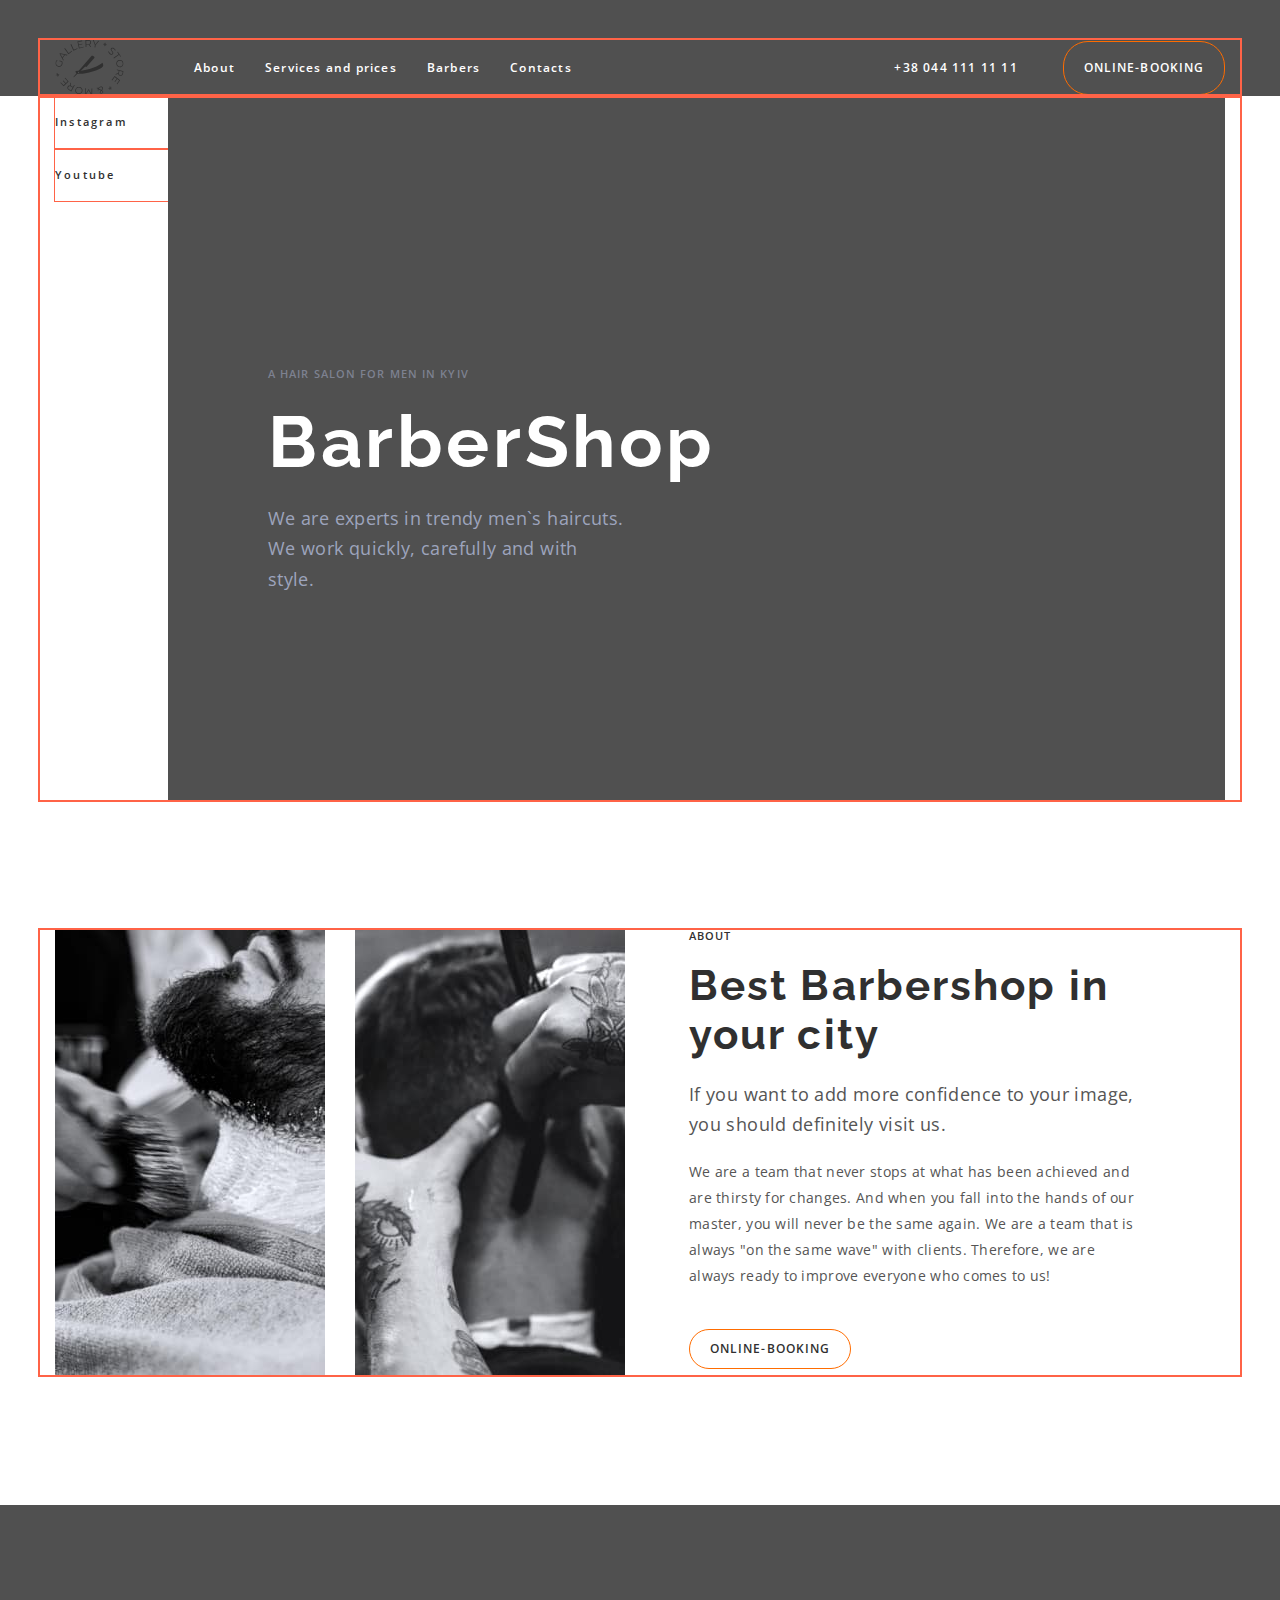
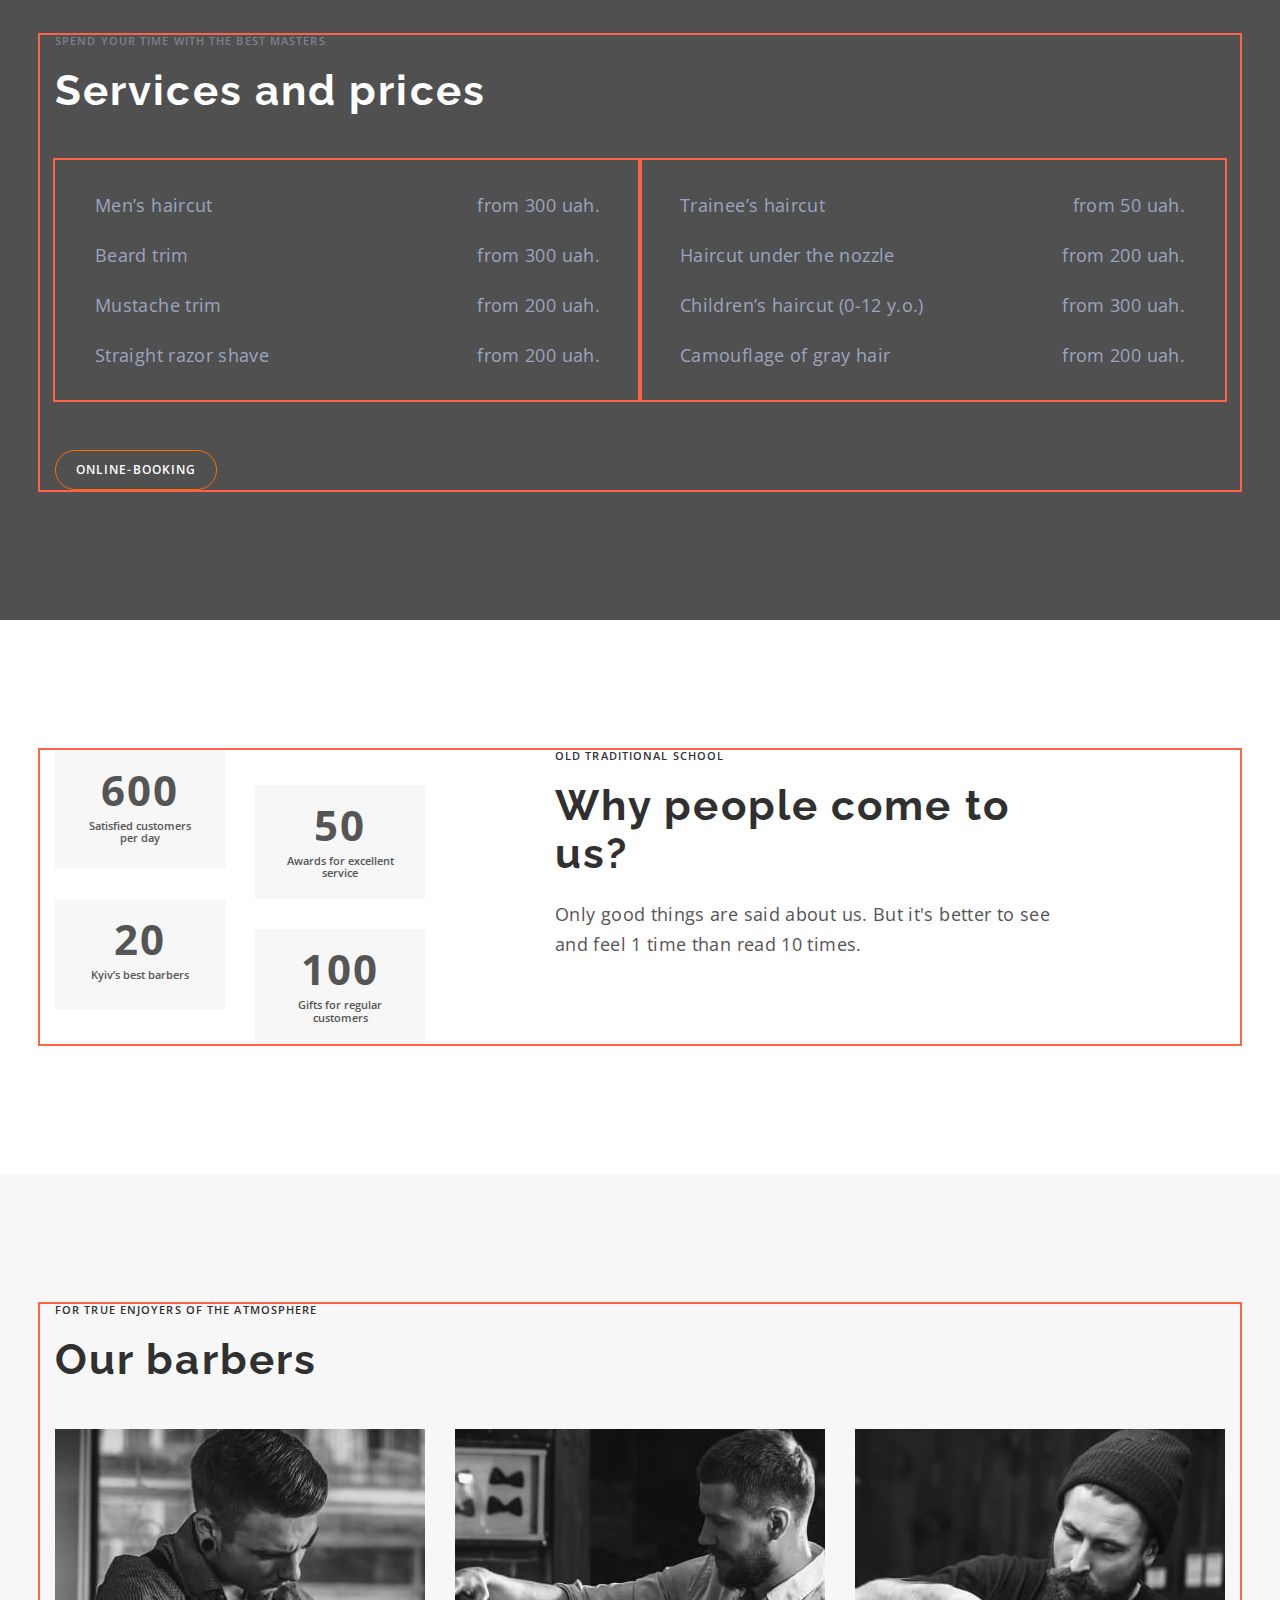
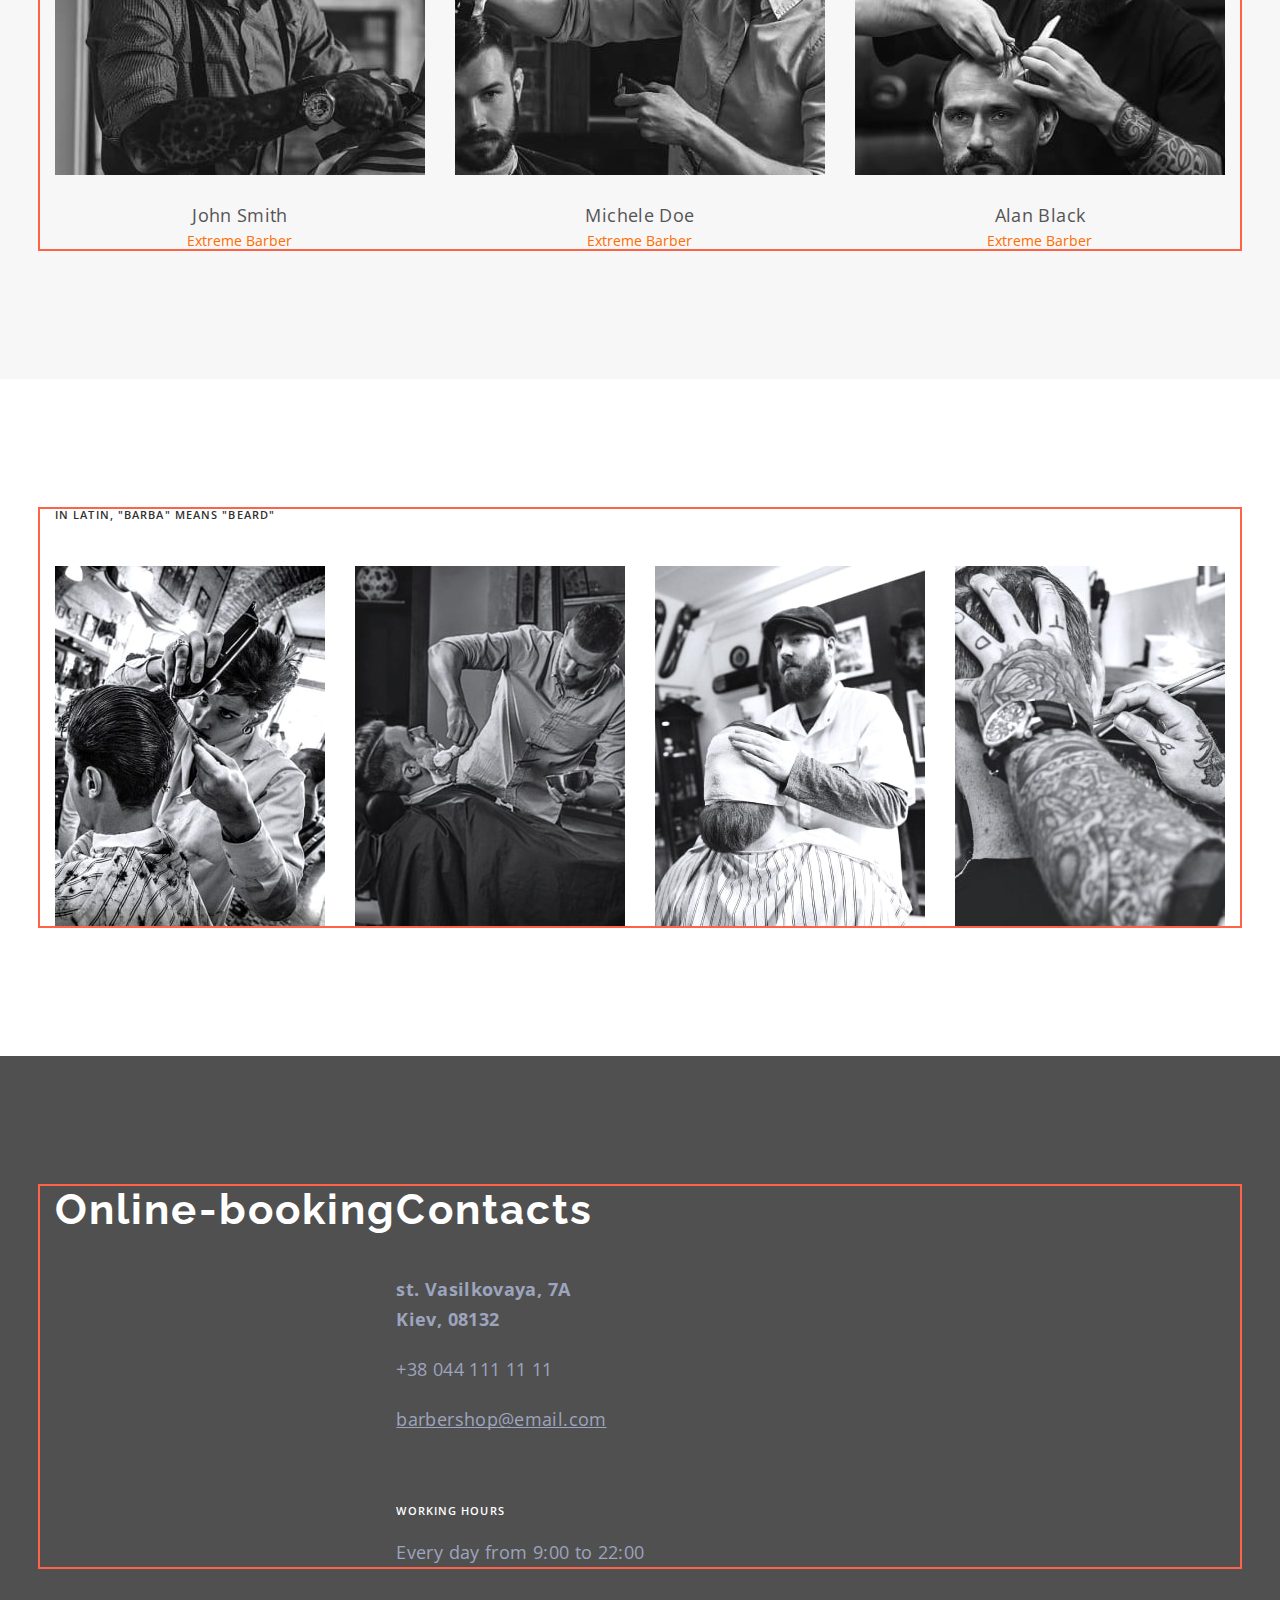
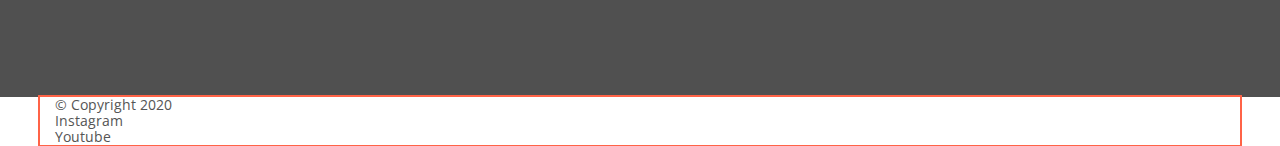
==== index.html @ 12fdbc83 "add display-flex" ====
<!DOCTYPE html>
<html lang="en">
  <head>
    <meta charset="UTF-8" />
    <meta name="viewport" content="width=device-width, initial-scale=1.0" />
    <title>Barbershop</title>
    <link rel="preconnect" href="https://fonts.googleapis.com" />
    <link rel="preconnect" href="https://fonts.gstatic.com" crossorigin />
    <link
      href="https://fonts.googleapis.com/css2?family=Open+Sans:wdth,wght@75..100,300..800&family=Raleway:wght@700&display=swap"
      rel="stylesheet"
    />
    <link
      rel="stylesheet"
      href="https://cdnjs.cloudflare.com/ajax/libs/modern-normalize/2.0.0/modern-normalize.min.css"
    />
    <link rel="stylesheet" href="./CSS/styles.css" />
  </head>
  <body>
    <!-- Header -->
    <header class="header">
      <div class="container header-container">
        <a class="header-logo" href="./index.html">
          <img src="./images/Logo.svg" alt="Logo" />
        </a>
        <nav class="main-nav">
          <ul class="header-menu">
            <li class="header-item"><a class="link" href="">About</a></li>
            <li class="header-item">
              <a class="link" href="">Services and prices</a>
            </li>
            <li class="header-item"><a class="link" href="">Barbers</a></li>
            <li class="header-item"><a class="link" href="">Contacts</a></li>
          </ul>
        </nav>
        <div class="header-right-link">
          <a class="link header-contact" href="tel:+380441111111"
            >+38 044 111 11 11</a
          >
          <button class="button" type="button">Online-booking</button>
        </div>
      </div>
    </header>

    <!-- Main content -->
    <main>
      <!-- Hero screen -->
      <section class="hero">
        <div class="container hero-container">
          <ul class="hero-socials">
            <li class="hero-socials-link">
              <a
                class="link"
                href=""
                target="_blank"
                rel="noopener noreferrer nofollow"
                >Instagram</a
              >
            </li>
            <li class="hero-socials-link">
              <a
                class="link"
                href=""
                target="_blank"
                rel="noopener noreferrer nofollow"
                >Youtube</a
              >
            </li>
          </ul>
          <div class="hero-content">
            <p class="subtitle">A hair salon for men in Kyiv</p>
            <h1>BarberShop</h1>
            <p class="hero-bottom-content">
              We are experts in trendy men`s haircuts. We work quickly,
              carefully and with style.
            </p>
          </div>
        </div>
      </section>

      <!-- About -->
      <section class="section">
        <div class="about container">
          <ul class="about-img-list">
            <li class="about-item">
              <img src="./images/about-1.jpg" alt="" width="270" height="445" />
            </li>
            <li class="about-item">
              <img src="./images/about-2.jpg" alt="" width="270" height="445" />
            </li>
          </ul>
          <div class="about-content-container">
            <p class="subtitle">About</p>
            <h2 class="section-title">Best Barbershop in your city</h2>
            <p class="about-content">
              If you want to add more confidence to your image, you should
              definitely visit us.
            </p>
            <p class="bottom about-content">
              We are a team that never stops at what has been achieved and are
              thirsty for changes. And when you fall into the hands of our
              master, you will never be the same again. We are a team that is
              always "on the same wave" with clients. Therefore, we are always
              ready to improve everyone who comes to us!
            </p>
            <button class="button secondary" type="button">
              Online-booking
            </button>
          </div>
        </div>
      </section>

      <!-- Services and prices -->
      <section class="prices section">
        <div class="prices container">
          <p class="subtitle">spend your time with the best masters</p>
          <h2 class="prices section-title">Services and prices</h2>

          <div class="prices-content">
            <ul class="prices-list">
              <li class="prices-item">
                <p class="prices-item-text">Men’s haircut</p>
                <p class="prices-item-text">from 300 uah.</p>
              </li>
              <li class="prices-item">
                <p class="prices-item-text">Beard trim</p>
                <p class="prices-item-text">from 300 uah.</p>
              </li>
              <li class="prices-item">
                <p class="prices-item-text">Mustache trim</p>
                <p class="prices-item-text">from 200 uah.</p>
              </li>
              <li class="prices-item">
                <p class="prices-item-text">Straight razor shave</p>
                <p class="prices-item-text">from 200 uah.</p>
              </li>
            </ul>
            <ul class="prices-list">
              <li class="prices-item">
                <p class="prices-item-text">Trainee’s haircut</p>
                <p class="prices-item-text">from 50 uah.</p>
              </li>
              <li class="prices-item">
                <p class="prices-item-text">Haircut under the nozzle</p>
                <p class="prices-item-text">from 200 uah.</p>
              </li>
              <li class="prices-item">
                <p class="prices-item-text">Children’s haircut (0-12 y.o.)</p>
                <p class="prices-item-text">from 300 uah.</p>
              </li>
              <li class="prices-item">
                <p class="prices-item-text">Camouflage of gray hair</p>
                <p class="prices-item-text">from 200 uah.</p>
              </li>
            </ul>
          </div>

          <button class="button secondary" type="button">Online-booking</button>
        </div>
      </section>

      <!-- Features -->
      <section class="section">
        <div class="features container">
          <ul class="features-left-container">
            <li class="features-list">
              <span class="features-top-item">600</span>
              <p class="features-botton-item">Satisfied customers per day</p>
            </li>
            <li class="features-list">
              <span class="features-top-item">50</span>
              <p class="features-botton-item">Awards for excellent service</p>
            </li>
            <li class="features-list">
              <span class="features-top-item">20</span>
              <p class="features-botton-item">Kyiv’s best barbers</p>
            </li>
            <li class="features-list">
              <span class="features-top-item">100</span>
              <p class="features-botton-item">Gifts for regular customers</p>
            </li>
          </ul>

          <div class="features-content-container">
            <p class="subtitle">old traditional school</p>
            <h2 class="section-title">Why people come to us?</h2>
            <p class="features-content">
              Only good things are said about us. But it's better to see and
              feel 1 time than read 10 times.
            </p>
          </div>
        </div>
      </section>

      <!-- Barbers -->
      <section class="barbers section">
        <div class="container">
          <p class="subtitle">for true enjoyers of the atmosphere</p>
          <h2 class="section-title">Our barbers</h2>
          <ul class="barbers-list">
            <li class="barbers-item">
              <img
                class="barbers-img"
                src="./images/barber-1.jpg"
                alt="working barber"
                width="370"
                height="346"
              />
              <h3 class="barber-secondary-title">John Smith</h3>
              <p class="barber-subtitle">Extreme Barber</p>
              <ul>
                <li><a href="" aria-label="Instagram"></a></li>
                <li><a href="" aria-label="Twitter"></a></li>
                <li><a href="" aria-label="Facebook"></a></li>
                <li><a href="" aria-label="LinkedIn"></a></li>
              </ul>
            </li>
            <li class="barbers-item">
              <img
                class="barbers-img"
                src="./images/barber-2.jpg"
                alt="working barber"
                width="370"
                height="346"
              />
              <h4 class="barber-secondary-title">Michele Doe</h4>
              <p class="barber-subtitle">Extreme Barber</p>
              <ul>
                <li><a href="" aria-label="Instagram"></a></li>
                <li><a href="" aria-label="Twitter"></a></li>
                <li><a href="" aria-label="Facebook"></a></li>
                <li><a href="" aria-label="LinkedIn"></a></li>
              </ul>
            </li>
            <li class="barbers-item">
              <img
                class="barbers-img"
                src="./images/barber-3.jpg"
                alt="working barber"
                width="370"
                height="346"
              />
              <h4 class="barber-secondary-title">Alan Black</h4>
              <p class="barber-subtitle">Extreme Barber</p>
              <ul>
                <li><a href="" aria-label="Instagram"></a></li>
                <li><a href="" aria-label="Twitter"></a></li>
                <li><a href="" aria-label="Facebook"></a></li>
                <li><a href="" aria-label="LinkedIn"></a></li>
              </ul>
            </li>
          </ul>
        </div>
      </section>

      <!-- Our portfolio -->
      <section class="portfolio section">
        <div class="container">
          <p class="subtitle">in Latin, "barba" means "beard"</p>
          <h2 class="section-title visually-hidden">Gallery</h2>
          <ul class="portfolio-list">
            <li class="portfolio-item">
              <img
                src="./images/gallery-1.jpg"
                alt="barbers work example"
                width="270"
                height="360"
              />
            </li>
            <li class="portfolio-item">
              <img
                src="./images/gallery-2.jpg"
                alt="barbers work example"
                width="270"
                height="360"
              />
            </li>
            <li class="portfolio-item">
              <img
                src="./images/gallery-3.jpg"
                alt="barbers work example"
                width="270"
                height="360"
              />
            </li>
            <li>
              <img
                src="./images/gallery-4.jpg"
                alt="barbers work example"
                width="270"
                height="360"
              />
            </li>
          </ul>
        </div>
      </section>

      <!-- Form -->
      <section class="form-contacts section">
        <!-- Online booking -->
        <div class="container">
          <section class="form">
            <h2 class="section-title">Online-booking</h2>
          </section>

          <!-- Contacts -->

          <section class="contacts">
            <h2 class="section-title">Contacts</h2>
            <address>
              <ul class="contacts-list">
                <li class="contacts-item map">
                  <a
                    class="link"
                    href="https://maps.app.goo.gl/zaZMUa1HUWE6Ueb98"
                    target="_blank"
                    rel="noreferrer noopener nofollow"
                    >st. Vasilkovaya, 7A<br />Kiev, 08132</a
                  >
                </li>
                <li class="contacts-item">
                  <a class="link" href="tel:+380441111111">+38 044 111 11 11</a>
                </li>
                <li class="contacts-item mail">
                  <a class="link" href="mailto:barbershop@email.com"
                    >barbershop@email.com</a
                  >
                </li>
              </ul>
            </address>
            <h3 class="subtitle">working hours</h3>
            <p class="contacts-schedule">Every day from 9:00 to 22:00</p>
          </section>
        </div>
      </section>
    </main>

    <footer>
      <div class="container">
        <p>&#169; Copyright 2020</p>
        <ul>
          <li>
            <a
              class="link"
              href=""
              target="_blank"
              rel="noopener noreferrer nofollow"
              >Instagram</a
            >
          </li>
          <li>
            <a
              class="link"
              href=""
              target="_blank"
              rel="noopener noreferrer nofollow"
              >Youtube</a
            >
          </li>
        </ul>
      </div>
    </footer>
  </body>
</html>
---- CSS/styles.css ----
:root {
  --main-white-color: #ffffff;
  --accent-color: #ff6c00;
  --main-font-color: #555555;
  --secondary-font-color: #303030;
  --secondary-light-font-color: #9da4bd;
  --secondary-transparent-font-color: rgba(157, 164, 189, 0.6);
  --secondary-bg-color: #f7f7f7;
}

/* main styles */

body {
  font-family: "Open Sans", sans-serif;
  background-color: var(--main-white-color);
  font-size: 14px;
  font-weight: 400;
  color: var(--main-font-color);
}

p,
h1,
h2,
h3,
h4,
h5,
h6 {
  margin: 0;
}

ul,
ol {
  margin: 0;
  padding: 0;
  list-style: none;
}

img {
  display: block;
}

.visually-hidden {
  position: absolute;
  width: 1px;
  height: 1px;
  margin: -1px;
  border: 0;
  padding: 0;

  white-space: nowrap;
  clip-path: inset(100%);
  clip: rect(0 0 0 0);
  overflow: hidden;
}

.link {
  text-decoration: none;
  color: inherit;
}

.container {
  width: 1200px;
  margin: 0 auto;
  padding-left: 15px;
  padding-right: 15px;
  outline: 2px solid tomato;
}

/* main font styles */

h1 {
  margin: 0 0 20px;

  font-family: "Raleway", sans-serif;
  font-weight: 700;
  font-size: 72px;
  letter-spacing: 0.05em;

  color: var(--main-white-color);
}

.subtitle {
  font-weight: 600;
  font-size: 11px;
  letter-spacing: 0.1em;
  text-transform: uppercase;
  color: var(--secondary-font-color);
}

.section-title {
  font-family: "Raleway", sans-serif;
  font-size: 42px;
  letter-spacing: 0.05em;
  color: var(--secondary-font-color);
}

/* buttons */

.button {
  padding: 12px 20px;
  min-width: 160px;
  /* height: 40px; */

  font-weight: 600;
  font-size: 12px;
  letter-spacing: 0.09em;
  text-transform: uppercase;
  text-align: center;

  color: var(--main-white-color);
  border: 1px solid var(--accent-color);
  border-radius: 25px;
  background-color: transparent;
  cursor: pointer;
}

.button.secondary {
  color: var(--secondary-font-color);
}

.button:hover,
.button:focus {
  background-color: var(--accent-color);
}

.button.secondary:hover,
.button.secondary:focus {
  color: var(--main-white-color);
}

/* header */

.header {
  padding-top: 40px;

  background-color: #505050;
}

.header-logo {
  margin-right: 70px;
}

.header-container {
  display: flex;
  align-items: center;
}

.main-nav {
  margin-right: auto;
  /* flex-grow: 2; */
}

.header-menu {
  display: flex;
  align-items: center;
  gap: 30px;
}

/* .header-item:not(:last-child) {
  margin-right: 30px;
} */

.header-item,
.header-contact {
  display: block;
  padding-top: 20px;
  padding-bottom: 20px;

  font-weight: 600;
  font-size: 12px;
  letter-spacing: 0.1em;

  color: var(--main-white-color);
  /* outline: 1px solid tomato; */
}

.header-item:hover,
.header-item:focus,
.header-contact:hover,
.header-contact:focus {
  color: var(--accent-color);
}

.header-right-link {
  display: flex;
}

.header-contact {
  margin-right: 45px;
  text-transform: uppercase;
}

/* hero */
/* Это веременно до 4 модуля */

.hero-container {
  display: flex;
}

/* socials */
/* ???????? как сделать чтобы текст шел снизу вверх, 
посмотреть у Андрея */
.hero-socials {
  width: 113px;
  /* display: flex; */
}

.hero-socials-link {
  padding-top: 20px;
  padding-bottom: 20px;

  font-weight: 600;
  font-size: 11px;
  letter-spacing: 0.2em;
  color: var(--secondary-font-color);
  outline: 1px solid tomato;

  /* transform: rotate(90deg); */
}

.hero-socials-link:hover,
.hero-socials-link:focus {
  color: var(--accent-color);
}
/* hero wrap */

.hero-content {
  flex-grow: 1;
  padding: 272px 100px 206px;
  /* width: calc(100% - 113px); */
  background-color: #505050;
}
.hero-content > .top-title {
  margin-top: 0;
  margin-bottom: 20px;
}

.hero-content > .subtitle {
  margin-bottom: 20px;
  color: rgba(157, 164, 189, 0.6);
}

.hero-bottom-content {
  margin: 0 0;
  max-width: 360px;

  font-size: 18px;
  line-height: 1.67;
  letter-spacing: 0.02em;
  color: var(--secondary-light-font-color);
}

/* sections */
.section {
  padding-top: 130px;
  padding-bottom: 130px;
}

/* about */
.about.container {
  display: flex;
}

.about-img-list {
  display: flex;
  margin-right: 64px;
}
.about-item:not(:last-child) {
  margin-right: 30px;
}

.about-content-container {
  padding-right: 91px;
}

.about-content-container > .subtitle {
  margin-bottom: 20px;
}

.about-content-container > .section-title {
  margin: 0 0 20px;
}

.about-content {
  margin: 0 0 20px;

  font-size: 18px;
  line-height: 1.67;
  letter-spacing: 0.02em;
  color: var(--main-font-color);
}

.bottom.about-content {
  margin-bottom: 40px;

  font-size: 14px;
  line-height: 1.86;
}

/* prices */
.prices.section {
  background-color: #505050;
}

.prices > .subtitle {
  margin-bottom: 20px;
  color: var(--secondary-transparent-font-color);
}

.prices.section-title {
  margin-bottom: 44px;
  color: #fff;
}

.prices-content {
  display: flex;
  margin-bottom: 50px;
}

.prices-list {
  width: calc(100% / 2);

  outline: 2px solid tomato;
  padding: 30px 40px;
}

.prices-item {
  display: flex;
  justify-content: space-between;
  margin-bottom: 20px;
}

.prices-item-text {
  font-size: 18px;
  line-height: 1.67;
  color: var(--secondary-light-font-color);
  letter-spacing: 0.02em;
}

.prices-item:last-child {
  margin-bottom: 0;
}

.prices .button {
  color: var(--main-white-color);
}

/* Features */
.features.container {
  display: flex;
}

.features-left-container {
  display: flex;
  flex-wrap: wrap;
  width: 370px;
  margin-right: 130px;
}

.features-list {
  /* width: 170px; */
  width: calc((100% - 30px) / 2);
  padding: 16px 24px 19px 24px;

  text-align: center;
  background-color: var(--secondary-bg-color);
}

.features-list:nth-child(odd) {
  margin-right: 30px;
}

/*но если есть более простая схема поменяю после видео */
.features-list:nth-child(1) {
  margin-bottom: 30px;
}

.features-list:nth-child(2) {
  margin-top: 35px;
}

.features-list:nth-child(3) {
  margin-bottom: 35px;
}

.features-list:nth-child(4) {
  margin-top: 30px;
}

.features-top-item {
  display: inline-block;
  margin-bottom: 6px;

  font-weight: 700;
  font-size: 42px;
  letter-spacing: 0.05em;
  text-align: center;
}

.features-botton-item {
  font-weight: 600;
  font-size: 11px;
  text-align: center;
}

.features-content-container {
  width: 500px;
}

.features .subtitle {
  margin-bottom: 20px;
}

.features .section-title {
  margin-bottom: 20px;
}

.features-content {
  font-size: 18px;
  line-height: 1.67;
  letter-spacing: 0.02em;
}
/* Barbers */

.barbers.section {
  background-color: var(--secondary-bg-color);
}

.barbers .subtitle {
  margin-bottom: 20px;
}

.barbers .section-title {
  margin-bottom: 44px;
}

.barbers-list {
  display: flex;
}

.barbers-img {
  margin-bottom: 30px;
}

.barbers-item {
  width: calc((100% - 60px) / 3);
}

.barbers-item:not(:last-child) {
  margin-right: 30px;
}

.barber-secondary-title {
  margin-bottom: 8px;
  font-weight: 400;
  font-size: 18px;
  letter-spacing: 0.02em;
  text-align: center;
}

.barber-subtitle {
  text-align: center;
  color: var(--accent-color);
}

/* portfolio */
.portfolio .subtitle {
  margin-bottom: 44px;
}

.portfolio-list {
  display: flex;
  gap: 30px;
}

.portfolio-item {
  width: calc((100% - 90px) / 4);
}

/* .portfolio-item:not(:last-child) {
  margin-right: 30px;
} */

/* form-contacts */

.form-contacts {
  display: flex;
  background-color: #505050;
}

.form-contacts .container {
  display: flex;
}

.form-contacts .section-title {
  color: var(--main-white-color);
}

/* form */
.form {
}

/* contacts */
.contacts .section-title {
  margin-bottom: 40px;
}

.contacts-list {
  margin-bottom: 70px;
  font-style: normal;
}

.contacts-item {
  font-size: 18px;
  line-height: 1.67;
  letter-spacing: 0.02em;
  color: var(--secondary-light-font-color);
}

.contacts-item:not(:last-child) {
  margin-bottom: 20px;
}

.contacts-item.map {
  font-weight: 700;
}

.contacts-item.mail {
  text-decoration: underline;
  text-decoration-skip-ink: none;
}

.contacts .subtitle {
  margin-bottom: 20px;
  color: var(--main-white-color);
}

.contacts-schedule {
  font-size: 18px;
  line-height: 1.67;
  letter-spacing: 0.02em;
  color: var(--secondary-light-font-color);
}
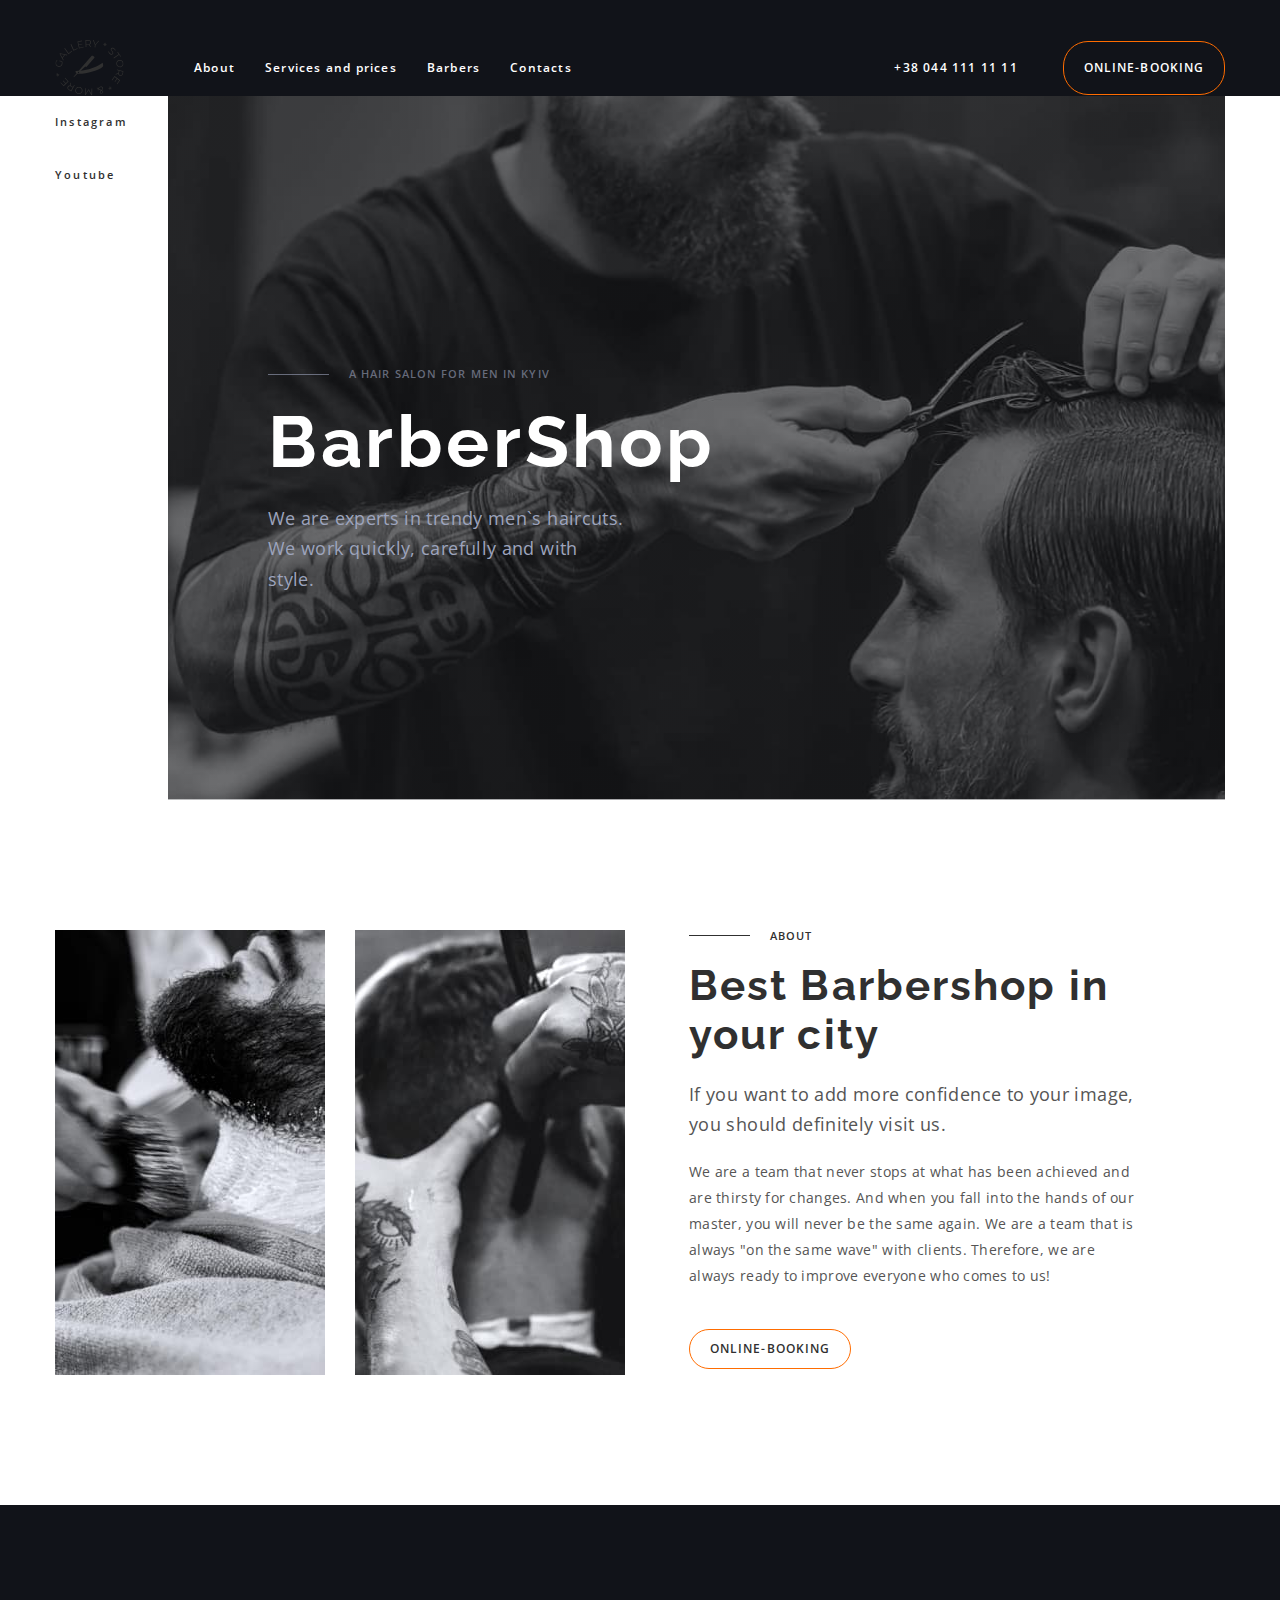
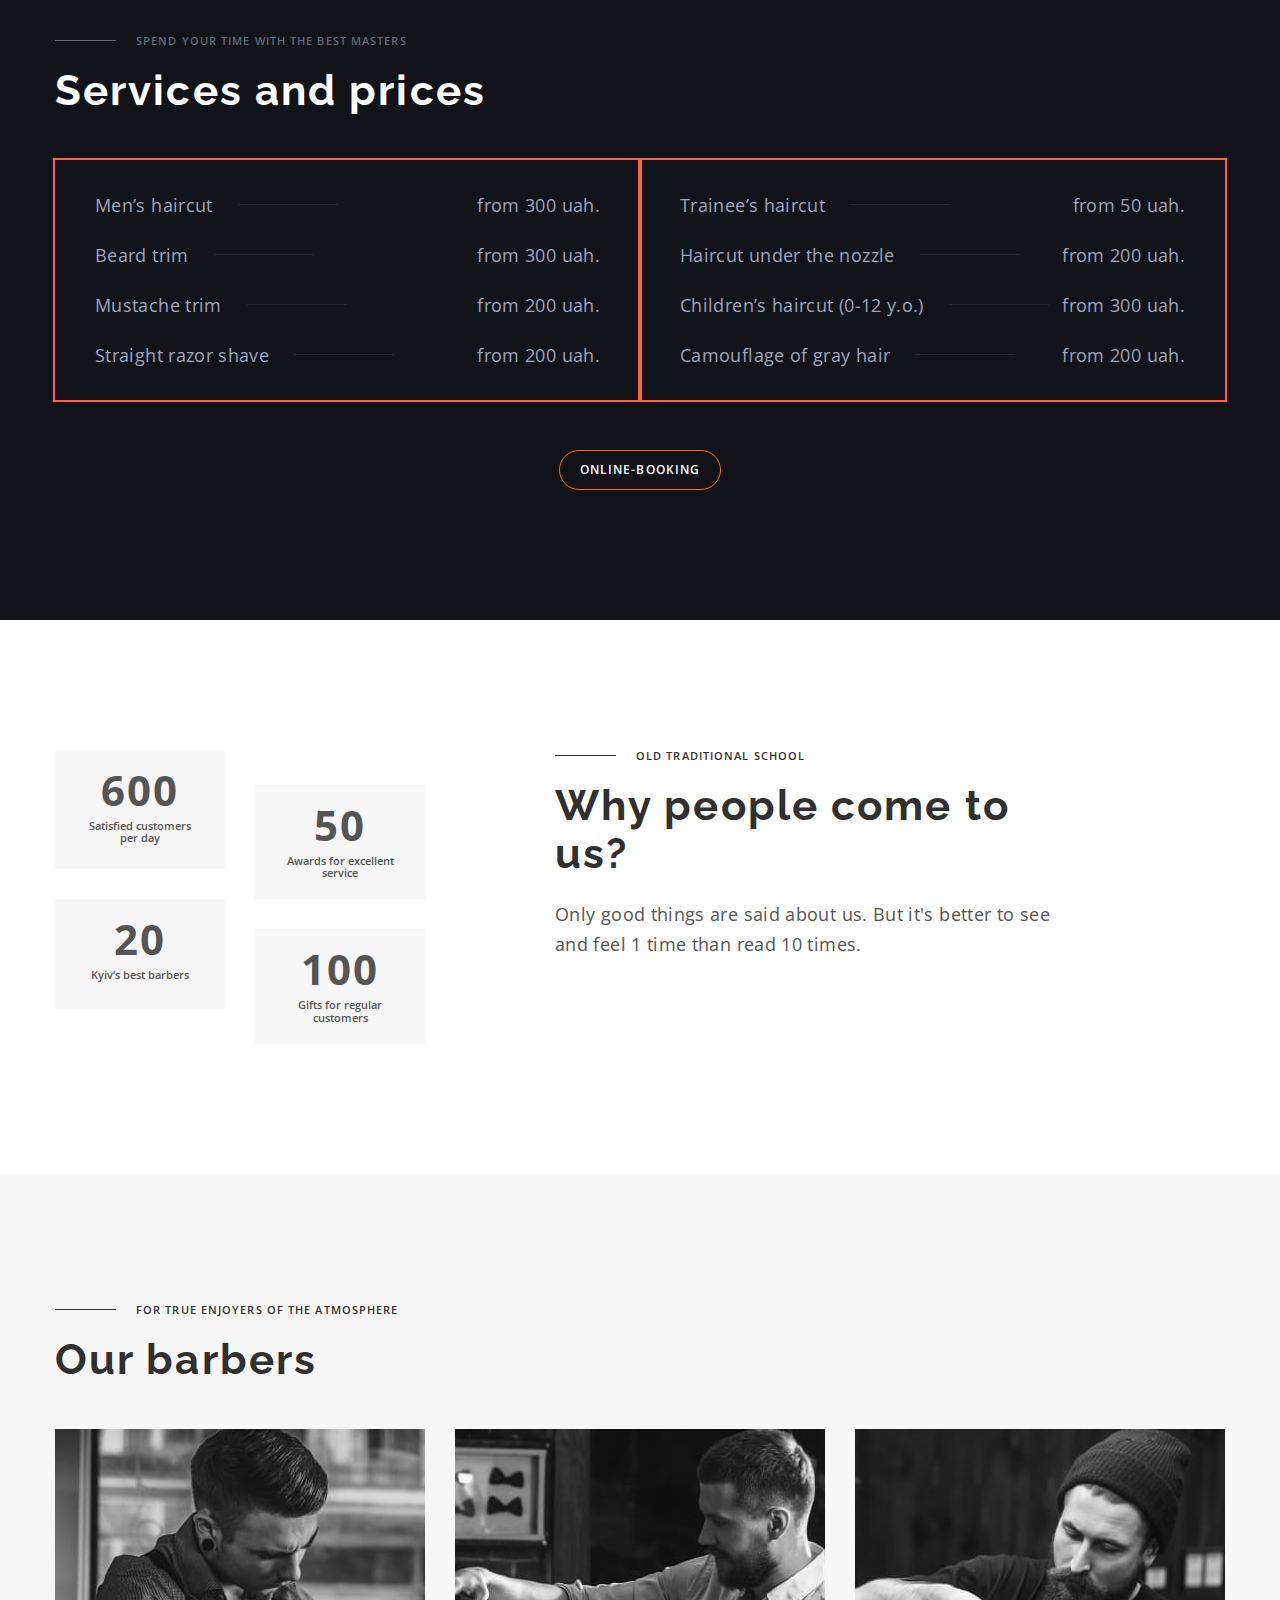
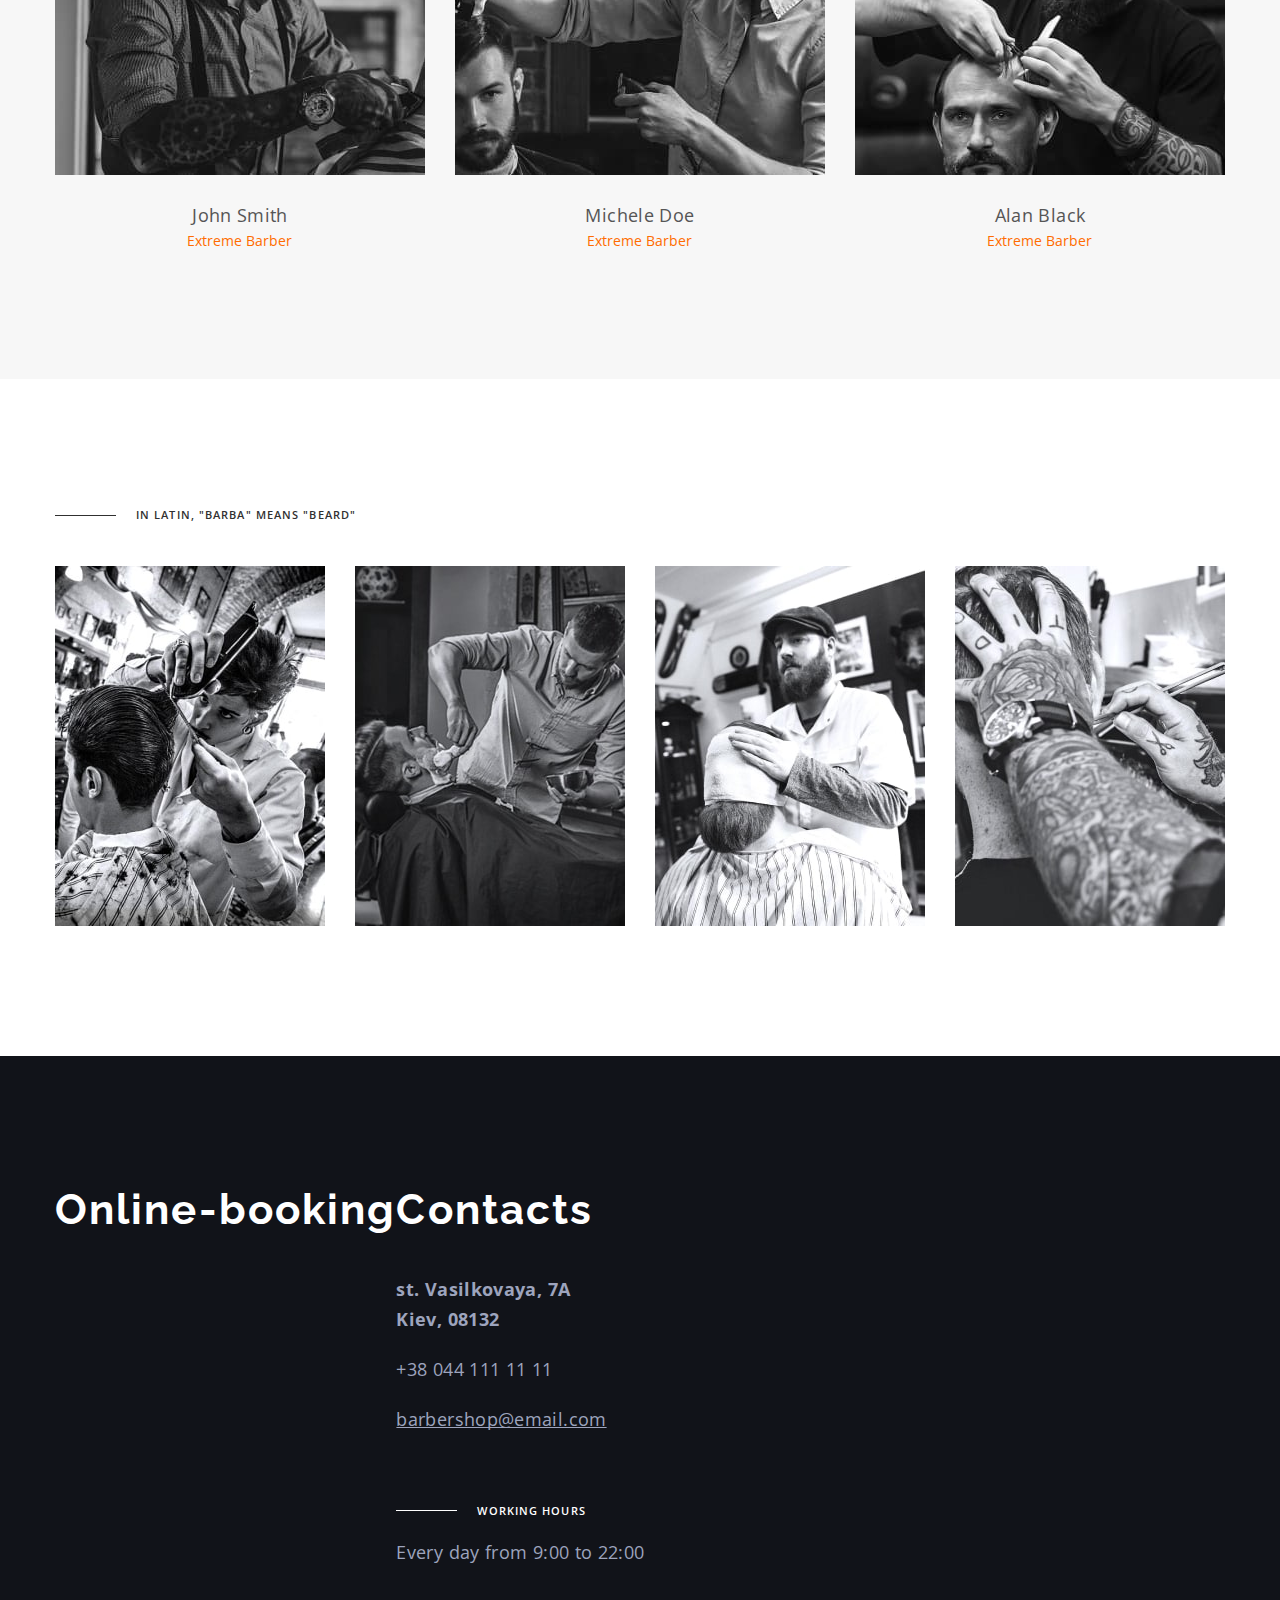
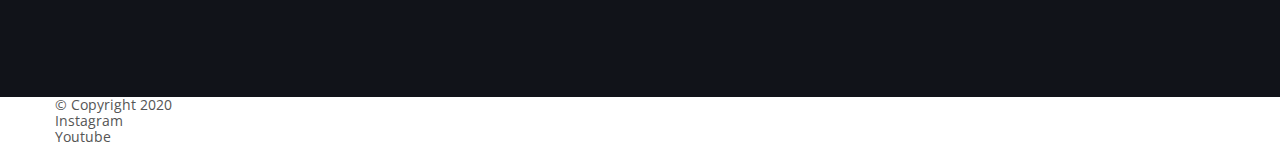
==== commit 5347f035: "add bg-images, pseudo-elements" ====
--- a/index.html
+++ b/index.html
@@ -67,7 +67,7 @@
               >
             </li>
           </ul>
-          <div class="hero-content">
+          <div class="hero-content hero-overlay">
             <p class="subtitle">A hair salon for men in Kyiv</p>
             <h1>BarberShop</h1>
             <p class="hero-bottom-content">
@@ -119,37 +119,39 @@
           <div class="prices-content">
             <ul class="prices-list">
               <li class="prices-item">
-                <p class="prices-item-text">Men’s haircut</p>
+                <p class="prices-item-text left">Men’s haircut</p>
                 <p class="prices-item-text">from 300 uah.</p>
               </li>
               <li class="prices-item">
-                <p class="prices-item-text">Beard trim</p>
+                <p class="prices-item-text left">Beard trim</p>
                 <p class="prices-item-text">from 300 uah.</p>
               </li>
               <li class="prices-item">
-                <p class="prices-item-text">Mustache trim</p>
+                <p class="prices-item-text left">Mustache trim</p>
                 <p class="prices-item-text">from 200 uah.</p>
               </li>
               <li class="prices-item">
-                <p class="prices-item-text">Straight razor shave</p>
+                <p class="prices-item-text left">Straight razor shave</p>
                 <p class="prices-item-text">from 200 uah.</p>
               </li>
             </ul>
             <ul class="prices-list">
               <li class="prices-item">
-                <p class="prices-item-text">Trainee’s haircut</p>
+                <p class="prices-item-text left">Trainee’s haircut</p>
                 <p class="prices-item-text">from 50 uah.</p>
               </li>
               <li class="prices-item">
-                <p class="prices-item-text">Haircut under the nozzle</p>
+                <p class="prices-item-text left">Haircut under the nozzle</p>
                 <p class="prices-item-text">from 200 uah.</p>
               </li>
               <li class="prices-item">
-                <p class="prices-item-text">Children’s haircut (0-12 y.o.)</p>
+                <p class="prices-item-text left">
+                  Children’s haircut (0-12 y.o.)
+                </p>
                 <p class="prices-item-text">from 300 uah.</p>
               </li>
               <li class="prices-item">
-                <p class="prices-item-text">Camouflage of gray hair</p>
+                <p class="prices-item-text left">Camouflage of gray hair</p>
                 <p class="prices-item-text">from 200 uah.</p>
               </li>
             </ul>
--- a/CSS/styles.css
+++ b/CSS/styles.css
@@ -6,6 +6,7 @@
   --secondary-light-font-color: #9da4bd;
   --secondary-transparent-font-color: rgba(157, 164, 189, 0.6);
   --secondary-bg-color: #f7f7f7;
+  --primary-bg-color: #111319;
 }
 
 /* main styles */
@@ -63,7 +64,7 @@
   margin: 0 auto;
   padding-left: 15px;
   padding-right: 15px;
-  outline: 2px solid tomato;
+  /* outline: 2px solid tomato; */
 }
 
 /* main font styles */
@@ -80,6 +81,8 @@
 }
 
 .subtitle {
+  display: flex;
+  align-items: center;
   font-weight: 600;
   font-size: 11px;
   letter-spacing: 0.1em;
@@ -87,6 +90,14 @@
   color: var(--secondary-font-color);
 }
 
+.subtitle::before {
+  content: "";
+  margin-right: 20px;
+  width: 61px;
+  height: 1px;
+  background-color: currentColor;
+}
+
 .section-title {
   font-family: "Raleway", sans-serif;
   font-size: 42px;
@@ -133,7 +144,7 @@
 .header {
   padding-top: 40px;
 
-  background-color: #505050;
+  background-color: var(--primary-bg-color);
 }
 
 .header-logo {
@@ -191,7 +202,6 @@
 }
 
 /* hero */
-/* Это веременно до 4 модуля */
 
 .hero-container {
   display: flex;
@@ -199,7 +209,7 @@
 
 /* socials */
 /* ???????? как сделать чтобы текст шел снизу вверх, 
-посмотреть у Андрея */
+посмотреть у Андрея 5 модуль*/
 .hero-socials {
   width: 113px;
   /* display: flex; */
@@ -213,9 +223,7 @@
   font-size: 11px;
   letter-spacing: 0.2em;
   color: var(--secondary-font-color);
-  outline: 1px solid tomato;
-
-  /* transform: rotate(90deg); */
+  /* outline: 1px solid tomato; */
 }
 
 .hero-socials-link:hover,
@@ -223,13 +231,28 @@
   color: var(--accent-color);
 }
 /* hero wrap */
+.hero-overlay {
+  /* а надо ли создавать отдельный блок вообще? я же могу объединить с hero-content*/
+  max-width: 1070px;
+  margin-left: auto;
+  margin-right: auto;
+  background-color: var(--primary-bg-color);
+  background-image: linear-gradient(
+      rgba(25, 28, 38, 0.2),
+      rgba(25, 28, 38, 0.2)
+    ),
+    url(../images/hero-bg.jpg);
+  background-repeat: no-repeat;
+  background-position: center;
+  background-size: cover;
+}
 
 .hero-content {
   flex-grow: 1;
   padding: 272px 100px 206px;
   /* width: calc(100% - 113px); */
-  background-color: #505050;
-}
+}
+
 .hero-content > .top-title {
   margin-top: 0;
   margin-bottom: 20px;
@@ -299,7 +322,13 @@
 
 /* prices */
 .prices.section {
-  background-color: #505050;
+  background-color: var(--primary-bg-color);
+  /* что-то у меня тут пошло не так */
+  /* background-image: url(../images/prices-bg.jpg),
+    linear-gradient(#111319, #111319); */
+  background-repeat: no-repeat;
+  background-position: center;
+  background-size: cover;
 }
 
 .prices > .subtitle {
@@ -331,17 +360,31 @@
 }
 
 .prices-item-text {
+  display: flex;
+  align-items: center;
   font-size: 18px;
   line-height: 1.67;
   color: var(--secondary-light-font-color);
   letter-spacing: 0.02em;
 }
 
+/* как сделать так чтобы линия шла до цены? */
+.prices-item-text.left::after {
+  content: "";
+  width: 100px;
+  height: 1px;
+  margin-left: 25px;
+  background-color: rgba(157, 164, 189, 0.12);
+}
+
 .prices-item:last-child {
   margin-bottom: 0;
 }
 
 .prices .button {
+  display: block;
+  margin-right: auto;
+  margin-left: auto;
   color: var(--main-white-color);
 }
 
@@ -485,7 +528,7 @@
 
 .form-contacts {
   display: flex;
-  background-color: #505050;
+  background-color: var(--primary-bg-color);
 }
 
 .form-contacts .container {
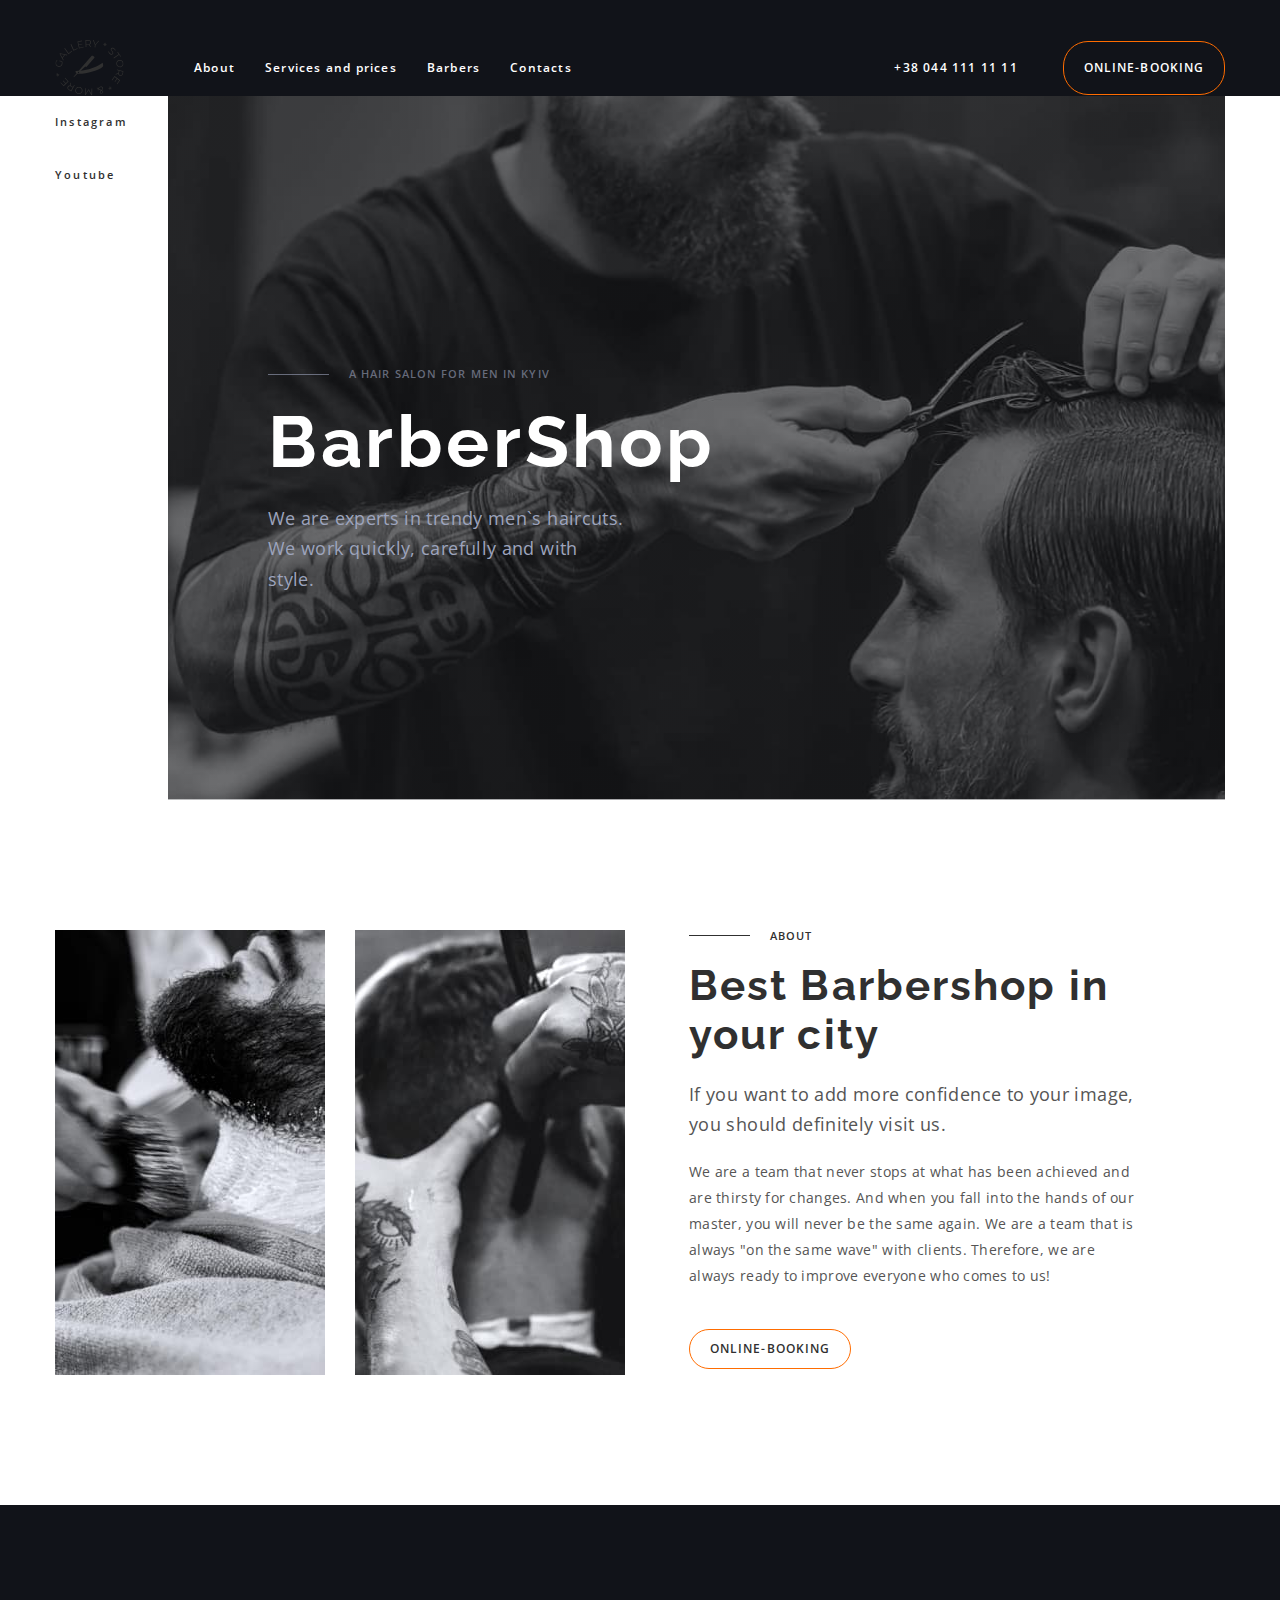
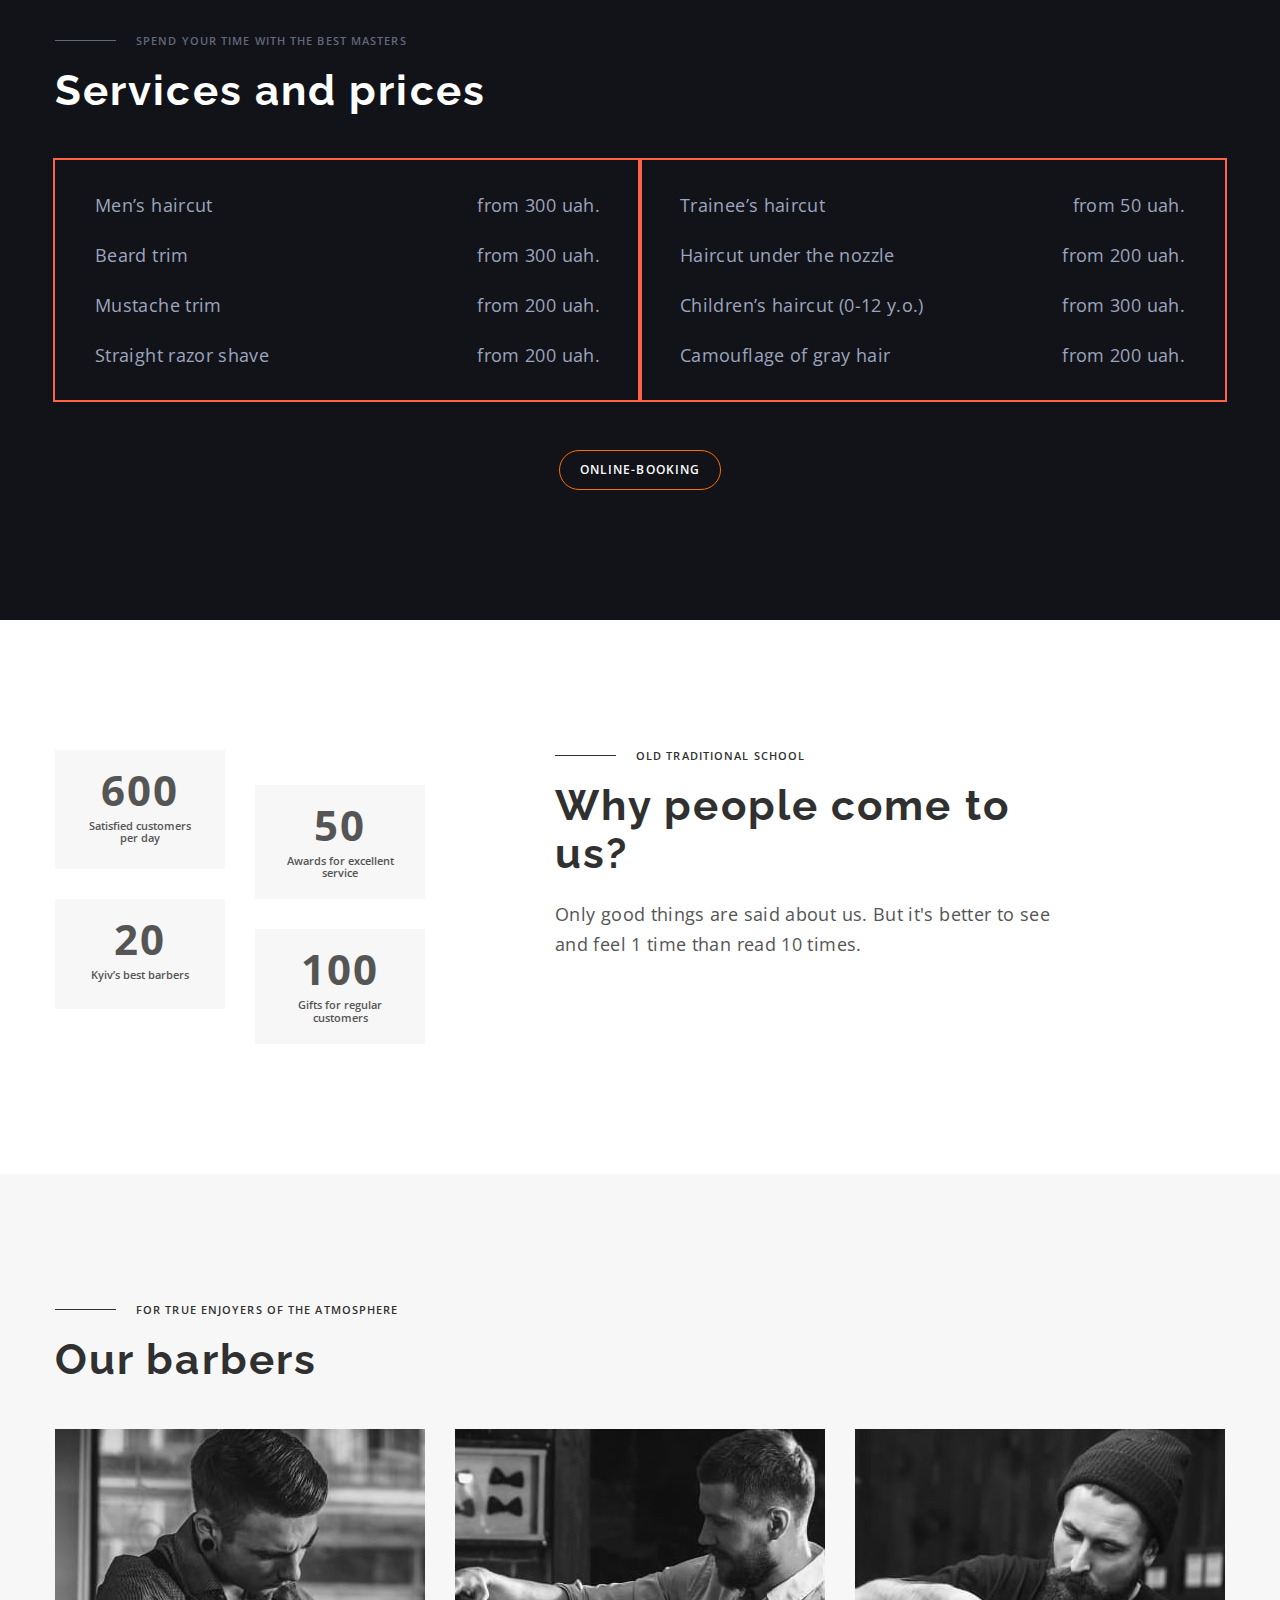
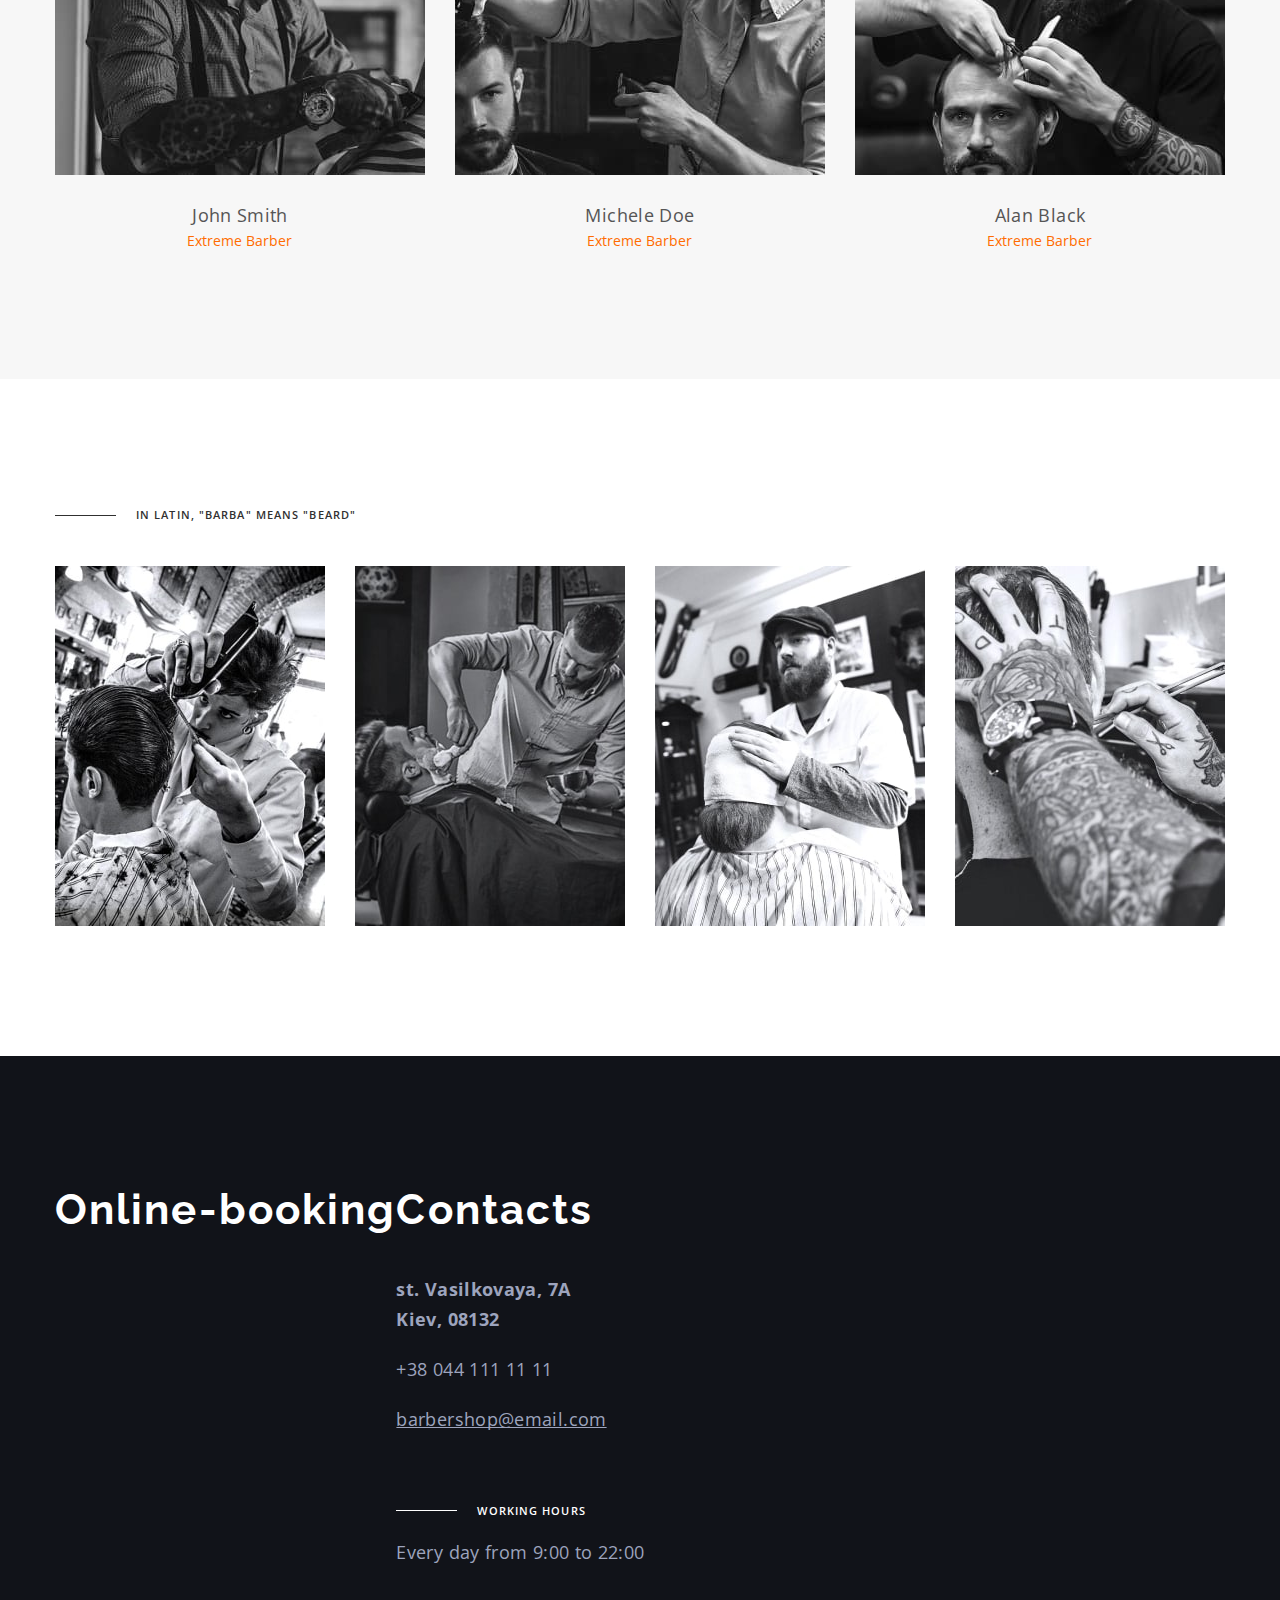
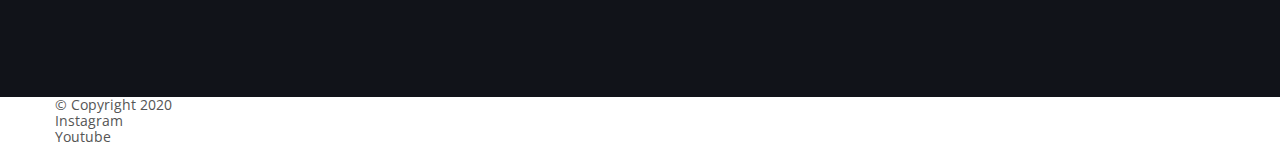
==== commit 618250bb: "unification" ====
--- a/index.html
+++ b/index.html
@@ -338,7 +338,7 @@
     </main>
 
     <footer>
-      <div class="container">
+      <div class="footer container">
         <p>&#169; Copyright 2020</p>
         <ul>
           <li>
--- a/CSS/styles.css
+++ b/CSS/styles.css
@@ -368,6 +368,7 @@
   letter-spacing: 0.02em;
 }
 
+<<<<<<< Updated upstream
 /* как сделать так чтобы линия шла до цены? */
 .prices-item-text.left::after {
   content: "";
@@ -584,3 +585,8 @@
   letter-spacing: 0.02em;
   color: var(--secondary-light-font-color);
 }
+=======
+.footer .container {
+  display: flex;
+}
+>>>>>>> Stashed changes
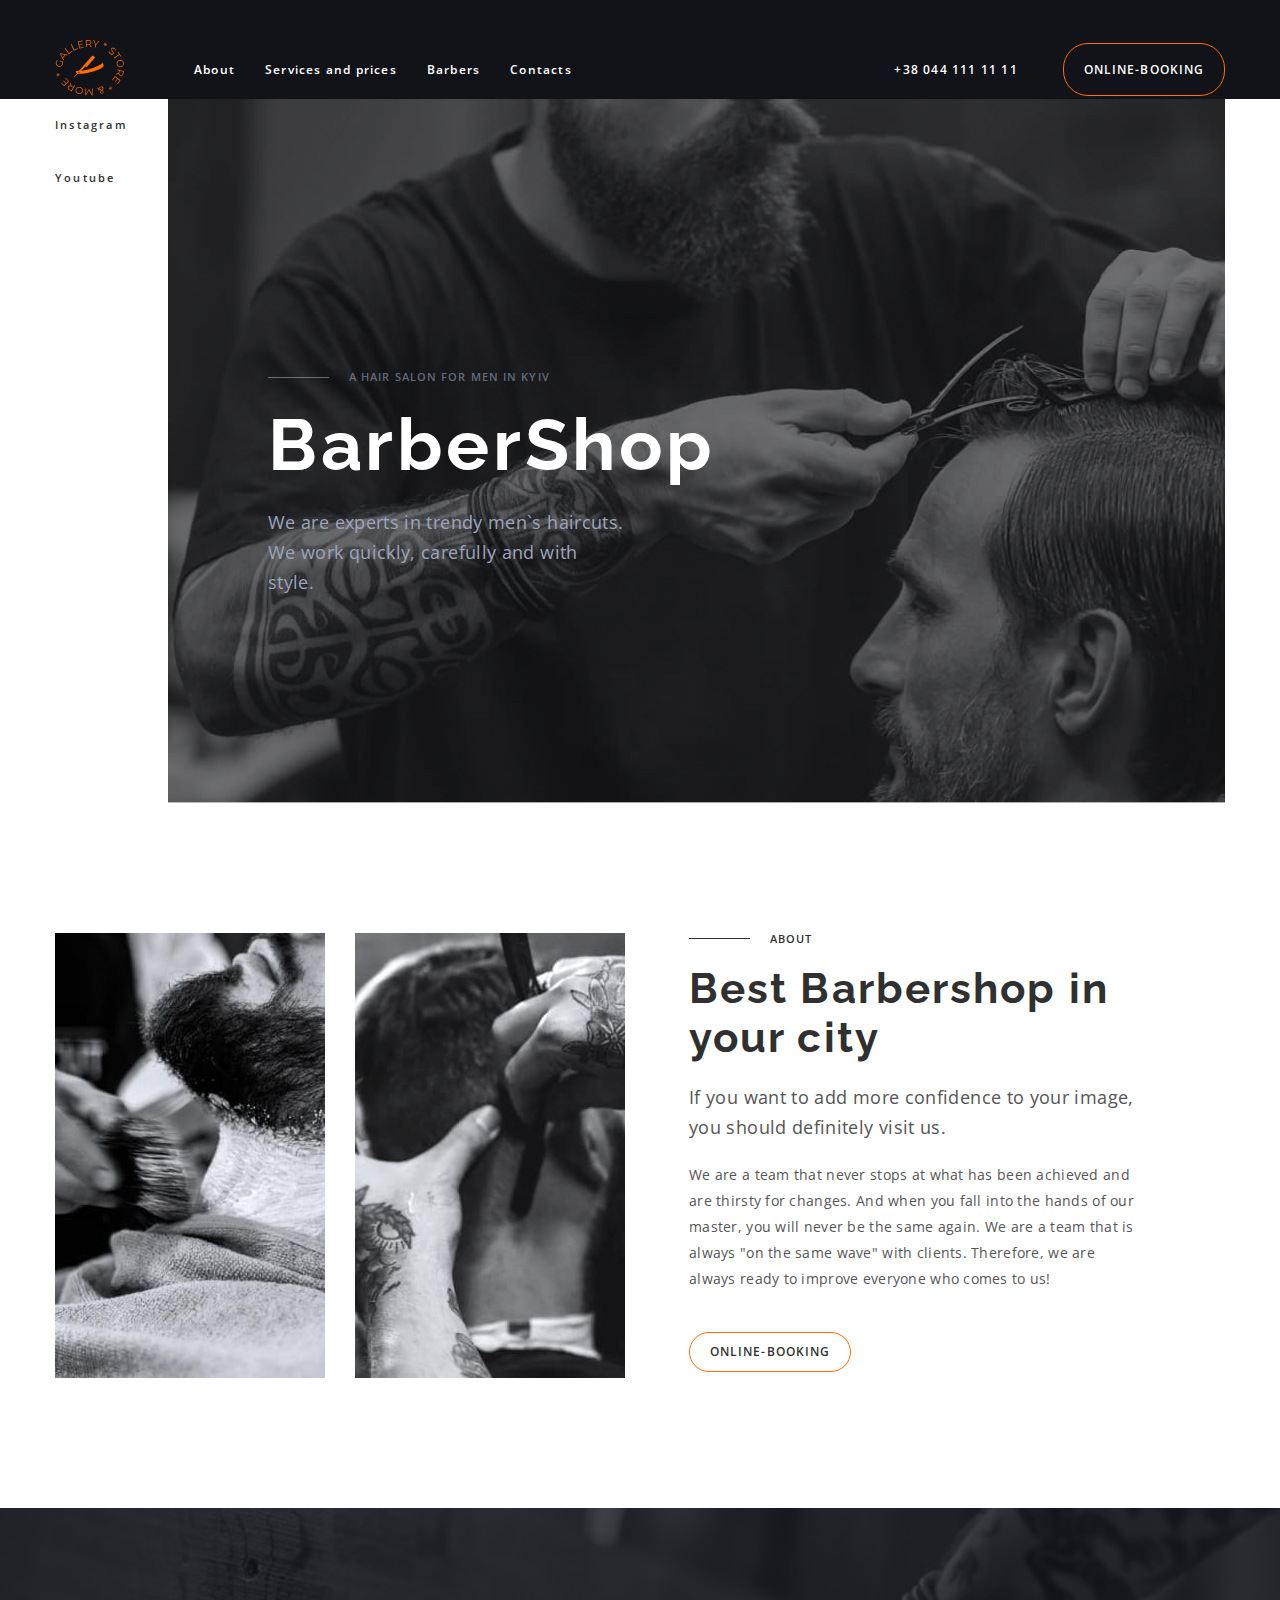
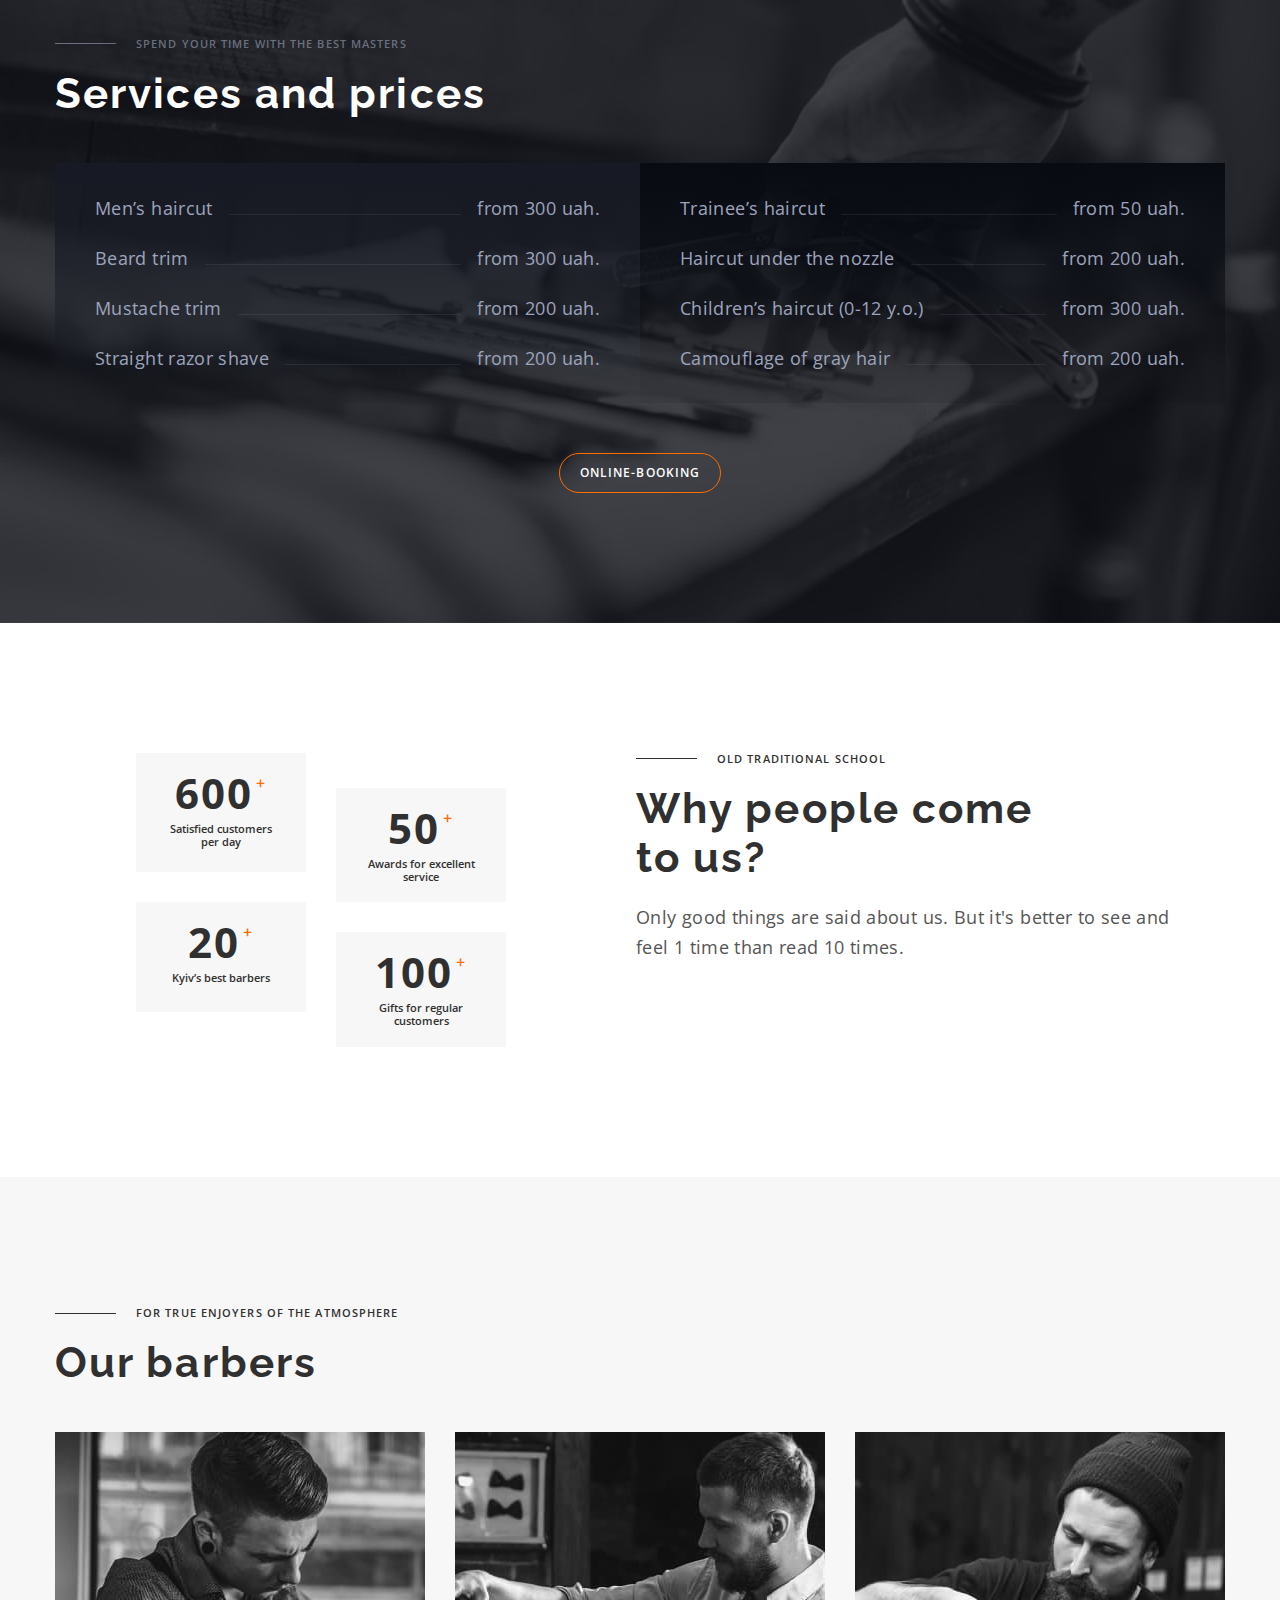
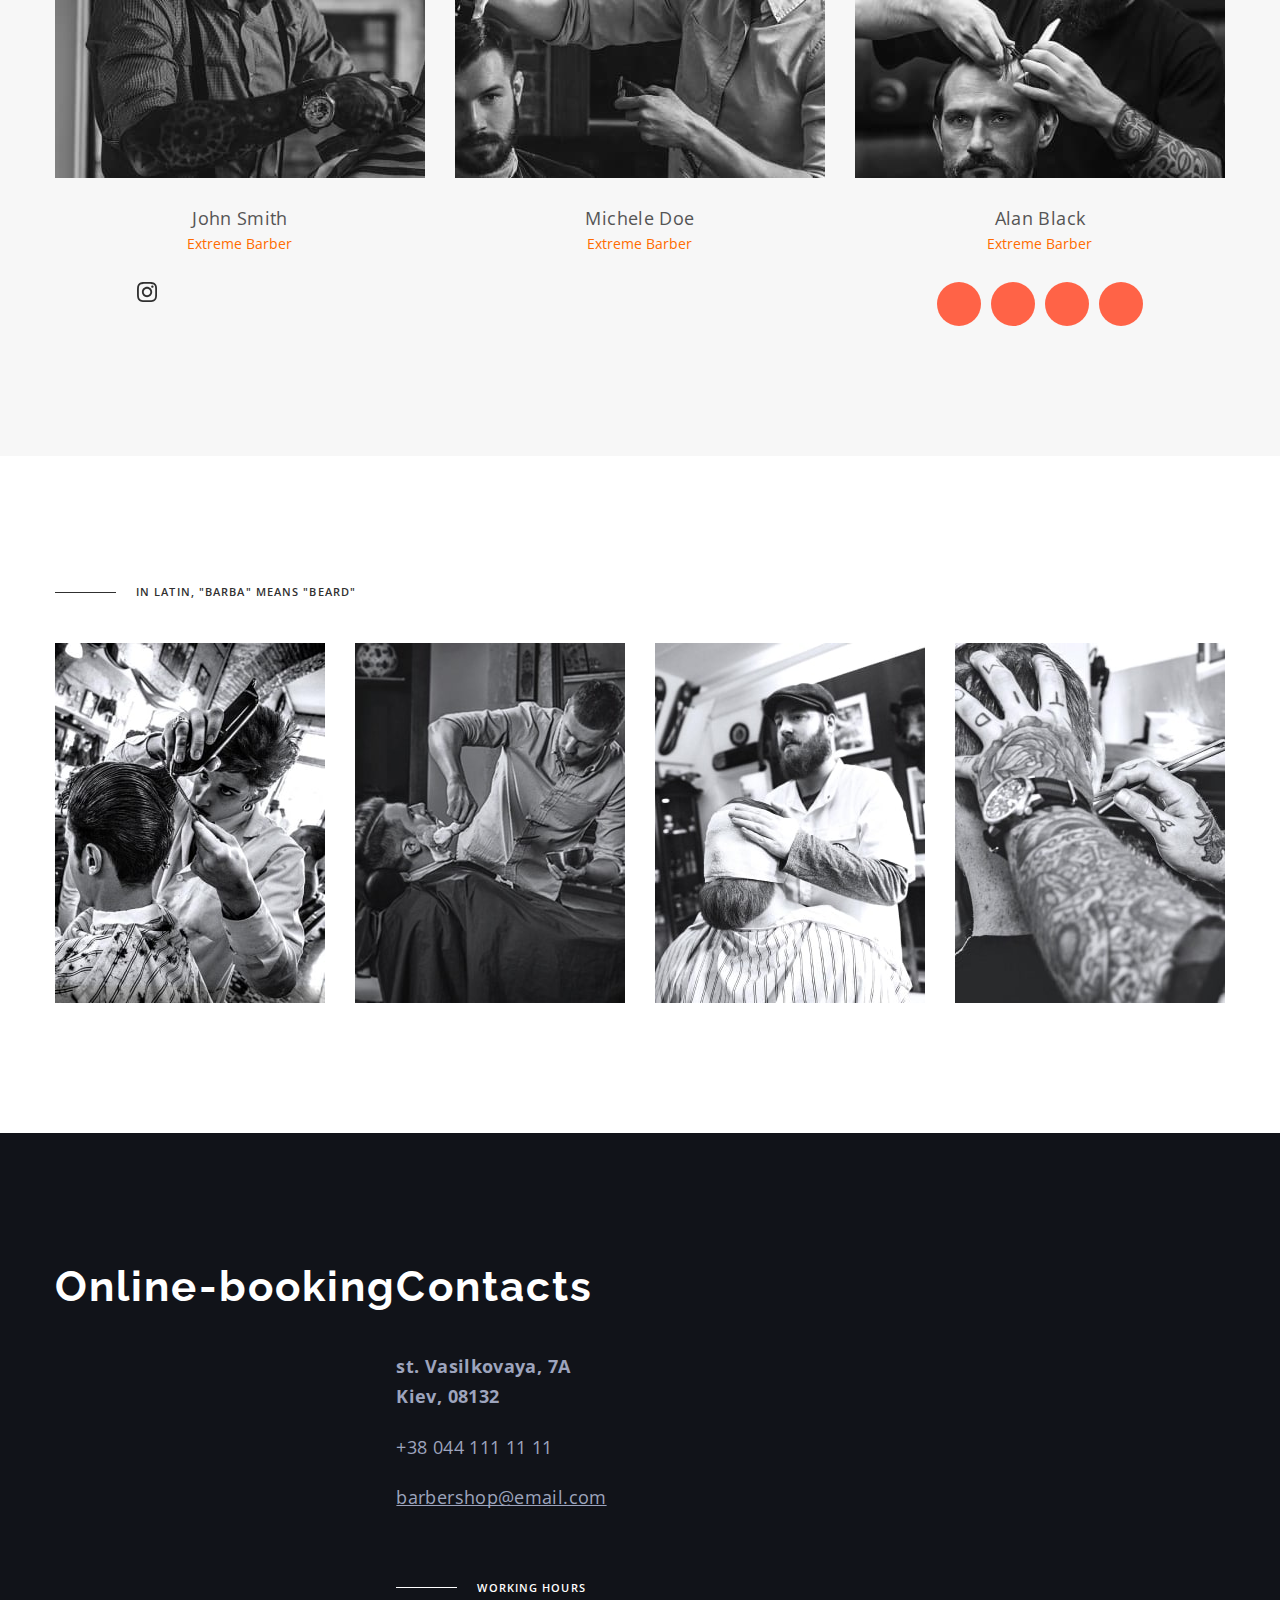
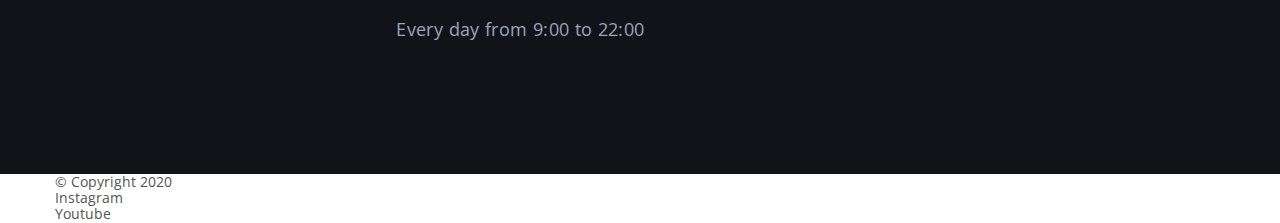
==== commit 572c23ea: "added icons" ====
--- a/index.html
+++ b/index.html
@@ -21,7 +21,10 @@
     <header class="header">
       <div class="container header-container">
         <a class="header-logo" href="./index.html">
-          <img src="./images/Logo.svg" alt="Logo" />
+          <!-- <img src="./images/Logo.svg" alt="Logo" /> -->
+          <svg width="69" height="56">
+            <use href="./images/icon-sprite.svg#icon-logo"></use>
+          </svg>
         </a>
         <nav class="main-nav">
           <ul class="header-menu">
@@ -119,39 +122,37 @@
           <div class="prices-content">
             <ul class="prices-list">
               <li class="prices-item">
-                <p class="prices-item-text left">Men’s haircut</p>
+                <p class="prices-item-text">Men’s haircut</p>
                 <p class="prices-item-text">from 300 uah.</p>
               </li>
               <li class="prices-item">
-                <p class="prices-item-text left">Beard trim</p>
+                <p class="prices-item-text">Beard trim</p>
                 <p class="prices-item-text">from 300 uah.</p>
               </li>
               <li class="prices-item">
-                <p class="prices-item-text left">Mustache trim</p>
+                <p class="prices-item-text">Mustache trim</p>
                 <p class="prices-item-text">from 200 uah.</p>
               </li>
               <li class="prices-item">
-                <p class="prices-item-text left">Straight razor shave</p>
+                <p class="prices-item-text">Straight razor shave</p>
                 <p class="prices-item-text">from 200 uah.</p>
               </li>
             </ul>
             <ul class="prices-list">
               <li class="prices-item">
-                <p class="prices-item-text left">Trainee’s haircut</p>
+                <p class="prices-item-text">Trainee’s haircut</p>
                 <p class="prices-item-text">from 50 uah.</p>
               </li>
               <li class="prices-item">
-                <p class="prices-item-text left">Haircut under the nozzle</p>
+                <p class="prices-item-text">Haircut under the nozzle</p>
                 <p class="prices-item-text">from 200 uah.</p>
               </li>
               <li class="prices-item">
-                <p class="prices-item-text left">
-                  Children’s haircut (0-12 y.o.)
-                </p>
+                <p class="prices-item-text">Children’s haircut (0-12 y.o.)</p>
                 <p class="prices-item-text">from 300 uah.</p>
               </li>
               <li class="prices-item">
-                <p class="prices-item-text left">Camouflage of gray hair</p>
+                <p class="prices-item-text">Camouflage of gray hair</p>
                 <p class="prices-item-text">from 200 uah.</p>
               </li>
             </ul>
@@ -202,7 +203,6 @@
           <ul class="barbers-list">
             <li class="barbers-item">
               <img
-                class="barbers-img"
                 src="./images/barber-1.jpg"
                 alt="working barber"
                 width="370"
@@ -210,16 +210,28 @@
               />
               <h3 class="barber-secondary-title">John Smith</h3>
               <p class="barber-subtitle">Extreme Barber</p>
-              <ul>
-                <li><a href="" aria-label="Instagram"></a></li>
-                <li><a href="" aria-label="Twitter"></a></li>
-                <li><a href="" aria-label="Facebook"></a></li>
-                <li><a href="" aria-label="LinkedIn"></a></li>
+              <ul class="barber-socials-list">
+                <li class="barber-socials-item">
+                  <a href="" aria-label="Instagram"
+                    ><svg class="icon-instagram" width="20" height="20">
+                      <use
+                        href="./images/icon-sprite.svg#icon-instagram"
+                      ></use></svg
+                  ></a>
+                </li>
+                <li class="barber-socials-item">
+                  <a href="" aria-label="Twitter"></a>
+                </li>
+                <li class="barber-socials-item">
+                  <a href="" aria-label="Facebook"></a>
+                </li>
+                <li class="barber-socials-item">
+                  <a href="" aria-label="LinkedIn"></a>
+                </li>
               </ul>
             </li>
             <li class="barbers-item">
               <img
-                class="barbers-img"
                 src="./images/barber-2.jpg"
                 alt="working barber"
                 width="370"
@@ -227,16 +239,23 @@
               />
               <h4 class="barber-secondary-title">Michele Doe</h4>
               <p class="barber-subtitle">Extreme Barber</p>
-              <ul>
-                <li><a href="" aria-label="Instagram"></a></li>
-                <li><a href="" aria-label="Twitter"></a></li>
-                <li><a href="" aria-label="Facebook"></a></li>
-                <li><a href="" aria-label="LinkedIn"></a></li>
+              <ul class="barber-socials-list">
+                <li class="barber-socials-item">
+                  <a href="" aria-label="Instagram"></a>
+                </li>
+                <li class="barber-socials-item">
+                  <a href="" aria-label="Twitter"></a>
+                </li>
+                <li class="barber-socials-item">
+                  <a href="" aria-label="Facebook"></a>
+                </li>
+                <li class="barber-socials-item">
+                  <a href="" aria-label="LinkedIn"></a>
+                </li>
               </ul>
             </li>
             <li class="barbers-item">
               <img
-                class="barbers-img"
                 src="./images/barber-3.jpg"
                 alt="working barber"
                 width="370"
@@ -244,11 +263,43 @@
               />
               <h4 class="barber-secondary-title">Alan Black</h4>
               <p class="barber-subtitle">Extreme Barber</p>
-              <ul>
-                <li><a href="" aria-label="Instagram"></a></li>
-                <li><a href="" aria-label="Twitter"></a></li>
-                <li><a href="" aria-label="Facebook"></a></li>
-                <li><a href="" aria-label="LinkedIn"></a></li>
+              <ul class="barber-socials-list">
+                <li class="barber-socials-item">
+                  <a
+                    class="barber-socials-link"
+                    href=""
+                    aria-label="Instagram"
+                    target="_blank"
+                    rel="noopener noreferrer nofollow"
+                  ></a>
+                </li>
+                <li class="barber-socials-item">
+                  <a
+                    class="barber-socials-link"
+                    href=""
+                    aria-label="Twitter"
+                    target="_blank"
+                    rel="noopener noreferrer nofollow"
+                  ></a>
+                </li>
+                <li class="barber-socials-item">
+                  <a
+                    class="barber-socials-link"
+                    href=""
+                    aria-label="Facebook"
+                    target="_blank"
+                    rel="noopener noreferrer nofollow"
+                  ></a>
+                </li>
+                <li class="barber-socials-item">
+                  <a
+                    class="barber-socials-link"
+                    href=""
+                    aria-label="LinkedIn"
+                    target="_blank"
+                    rel="noopener noreferrer nofollow"
+                  ></a>
+                </li>
               </ul>
             </li>
           </ul>
--- a/CSS/styles.css
+++ b/CSS/styles.css
@@ -149,6 +149,7 @@
 
 .header-logo {
   margin-right: 70px;
+  fill: var(--accent-color);
 }
 
 .header-container {
@@ -322,10 +323,10 @@
 
 /* prices */
 .prices.section {
-  background-color: var(--primary-bg-color);
-  /* что-то у меня тут пошло не так */
-  /* background-image: url(../images/prices-bg.jpg),
-    linear-gradient(#111319, #111319); */
+  margin: 0 auto;
+  max-width: 1280px;
+  background-image: url(../images/prices-bg.png),
+    linear-gradient(#111319, #111319);
   background-repeat: no-repeat;
   background-position: center;
   background-size: cover;
@@ -348,15 +349,31 @@
 
 .prices-list {
   width: calc(100% / 2);
-
-  outline: 2px solid tomato;
   padding: 30px 40px;
 }
 
+.prices-list:first-child {
+  background-image: linear-gradient(180deg, #171a24, #171a2420);
+}
+
+.prices-list:last-child {
+  background-image: linear-gradient(180deg, #090b13, #090b1320);
+}
+
 .prices-item {
   display: flex;
+  gap: 16px;
   justify-content: space-between;
   margin-bottom: 20px;
+  align-items: baseline;
+}
+
+.prices-item::before {
+  content: '';
+  width: 100px;
+  height: 1px;
+  flex-grow: 1;
+  background-color: rgba(157, 164, 189, 0.12);
 }
 
 .prices-item-text {
@@ -368,14 +385,8 @@
   letter-spacing: 0.02em;
 }
 
-<<<<<<< Updated upstream
-/* как сделать так чтобы линия шла до цены? */
-.prices-item-text.left::after {
-  content: "";
-  width: 100px;
-  height: 1px;
-  margin-left: 25px;
-  background-color: rgba(157, 164, 189, 0.12);
+.prices-item-text:first-child {
+  order: -1;
 }
 
 .prices-item:last-child {
@@ -392,21 +403,27 @@
 /* Features */
 .features.container {
   display: flex;
+  padding-left: 96px;
+  padding-right: 70px;
+  gap: 130px;
 }
 
 .features-left-container {
   display: flex;
+
   flex-wrap: wrap;
+  flex-shrink: 0;
   width: 370px;
-  margin-right: 130px;
+  /* margin-right: 130px; */
 }
 
 .features-list {
   /* width: 170px; */
-  width: calc((100% - 30px) / 2);
+  width: 170px;
   padding: 16px 24px 19px 24px;
 
   text-align: center;
+  color: var(--secondary-font-color);
   background-color: var(--secondary-bg-color);
 }
 
@@ -441,21 +458,28 @@
   text-align: center;
 }
 
+.features-top-item::after {
+  content: '+';
+  margin-left: 3px;
+  font-weight: 600;
+  font-size: 16px;
+  vertical-align: top;
+  color: transparent;
+  text-shadow: 0 5px 0 var(--accent-color);
+}
+
 .features-botton-item {
   font-weight: 600;
   font-size: 11px;
   text-align: center;
 }
 
-.features-content-container {
-  width: 500px;
-}
-
 .features .subtitle {
   margin-bottom: 20px;
 }
 
 .features .section-title {
+  max-width: 420px;
   margin-bottom: 20px;
 }
 
@@ -482,10 +506,6 @@
   display: flex;
 }
 
-.barbers-img {
-  margin-bottom: 30px;
-}
-
 .barbers-item {
   width: calc((100% - 60px) / 3);
 }
@@ -495,6 +515,7 @@
 }
 
 .barber-secondary-title {
+  margin-top: 30px;
   margin-bottom: 8px;
   font-weight: 400;
   font-size: 18px;
@@ -503,9 +524,38 @@
 }
 
 .barber-subtitle {
+  margin-bottom: 30px;
   text-align: center;
   color: var(--accent-color);
 }
+
+.barber-socials-list {
+  display: flex;
+  justify-content: center;
+  gap: 10px;
+}
+
+.barber-socials-item {
+  width: 44px;
+  height: 44px;
+}
+
+.barber-socials-link {
+  display: block;
+  width: 100%;
+  height: 100%;
+  background-color: tomato;
+  border-radius: 50%;
+}
+
+.icon-instagram {
+  fill: var(--secondary-font-color);
+}
+
+.icon-instagram:hover {
+  fill: var(--accent-color);
+}
+
 
 /* portfolio */
 .portfolio .subtitle {
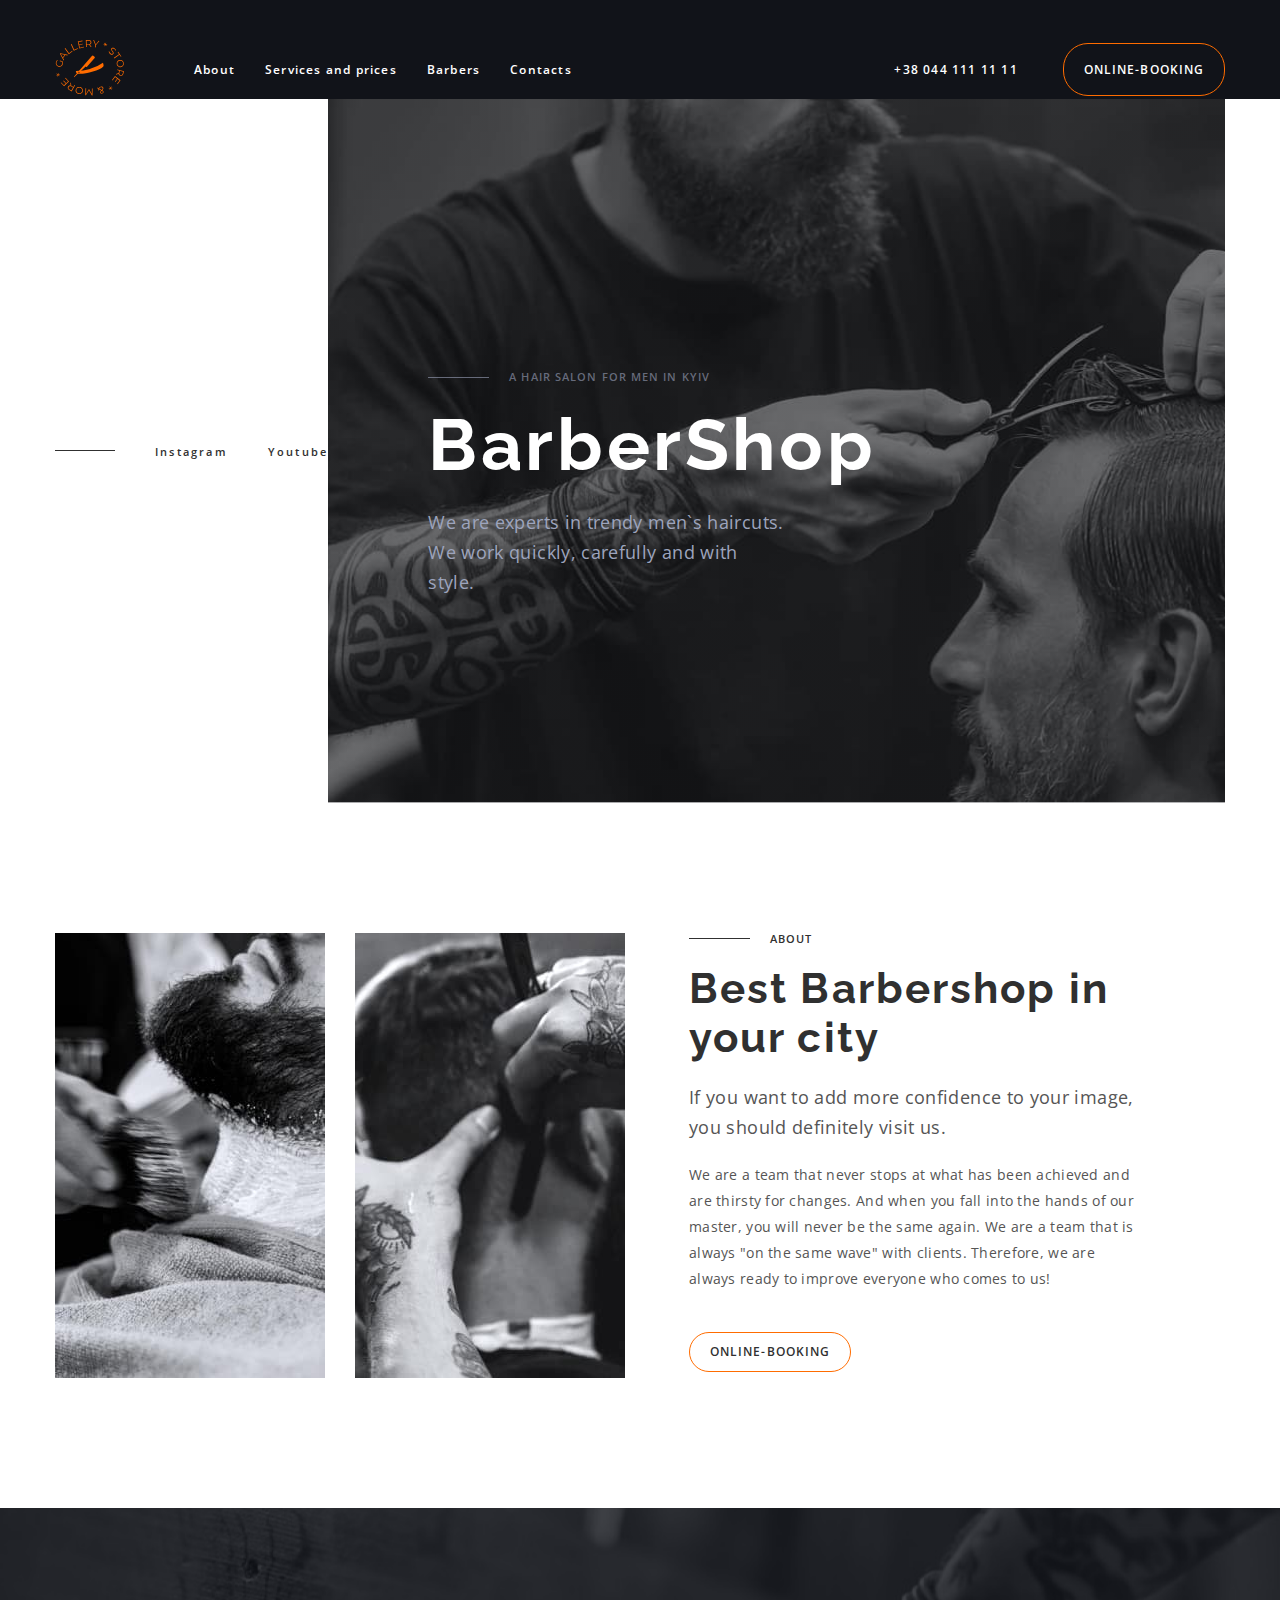
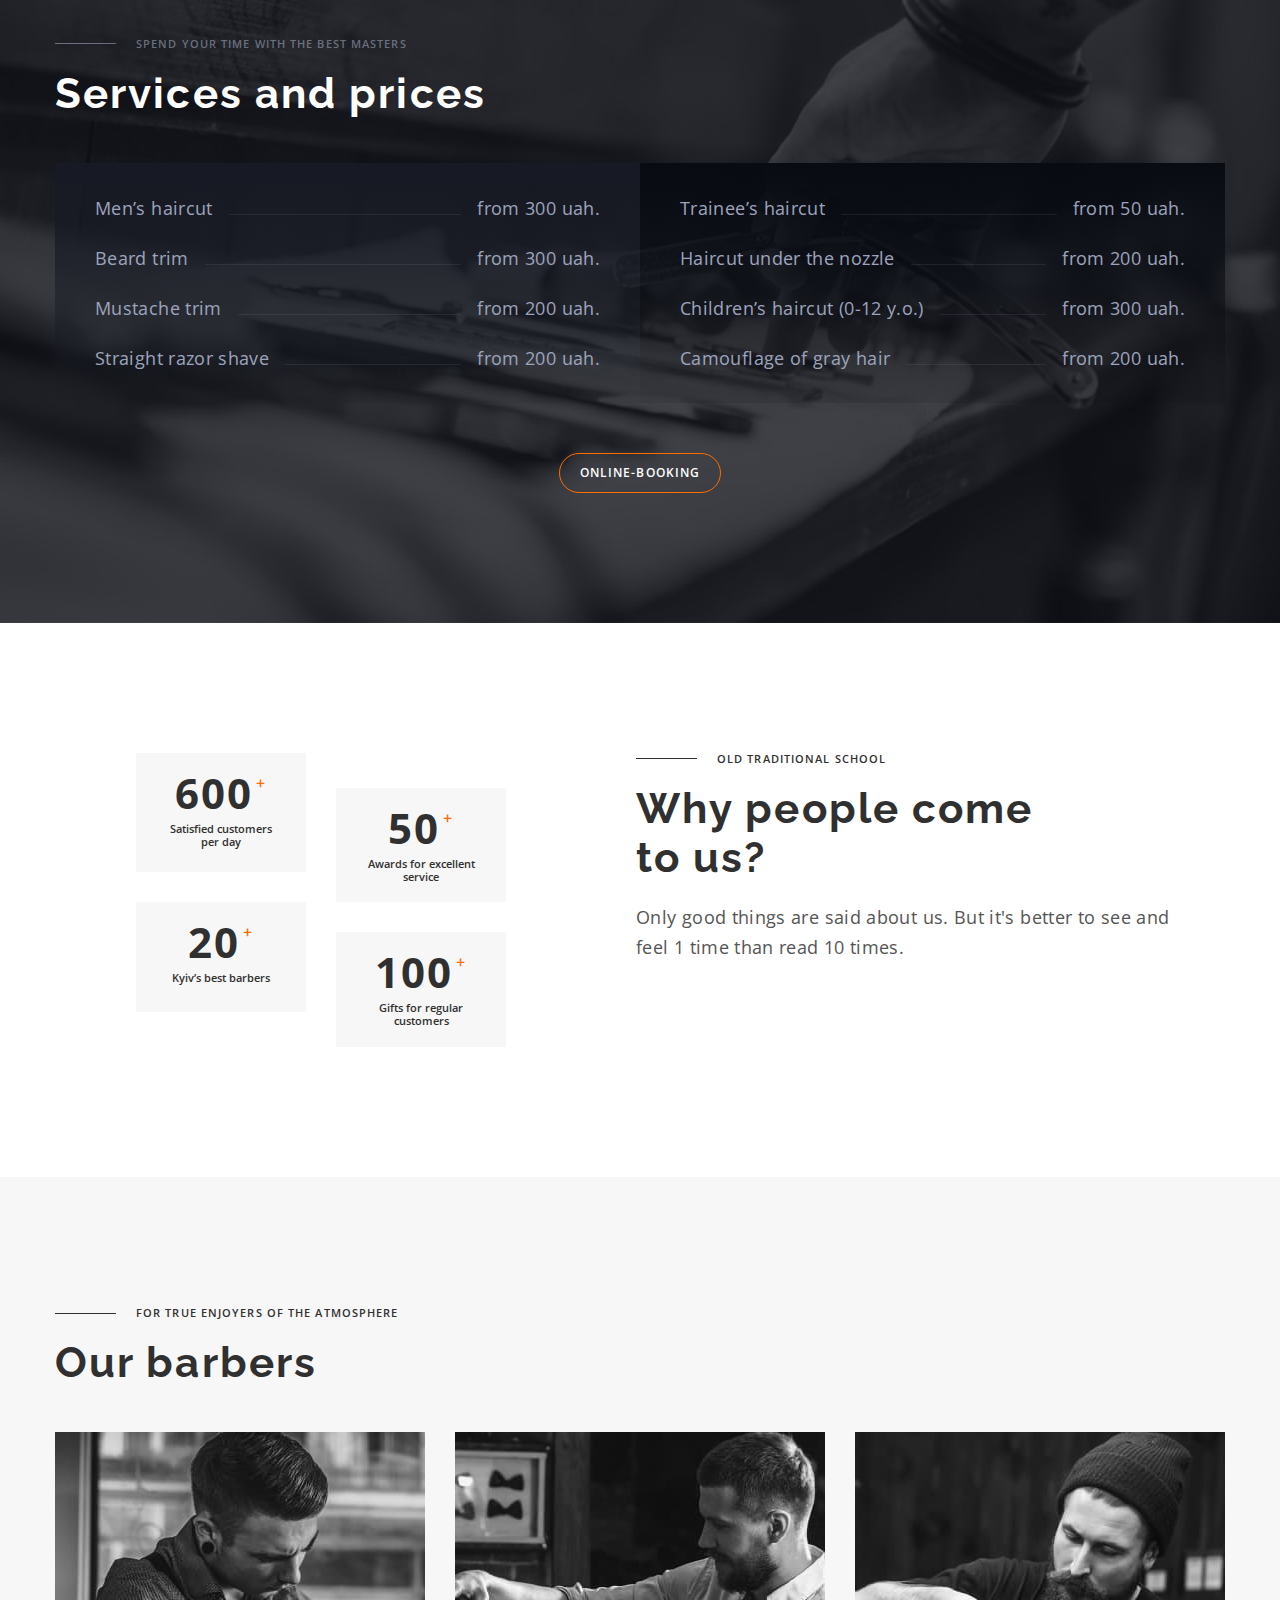
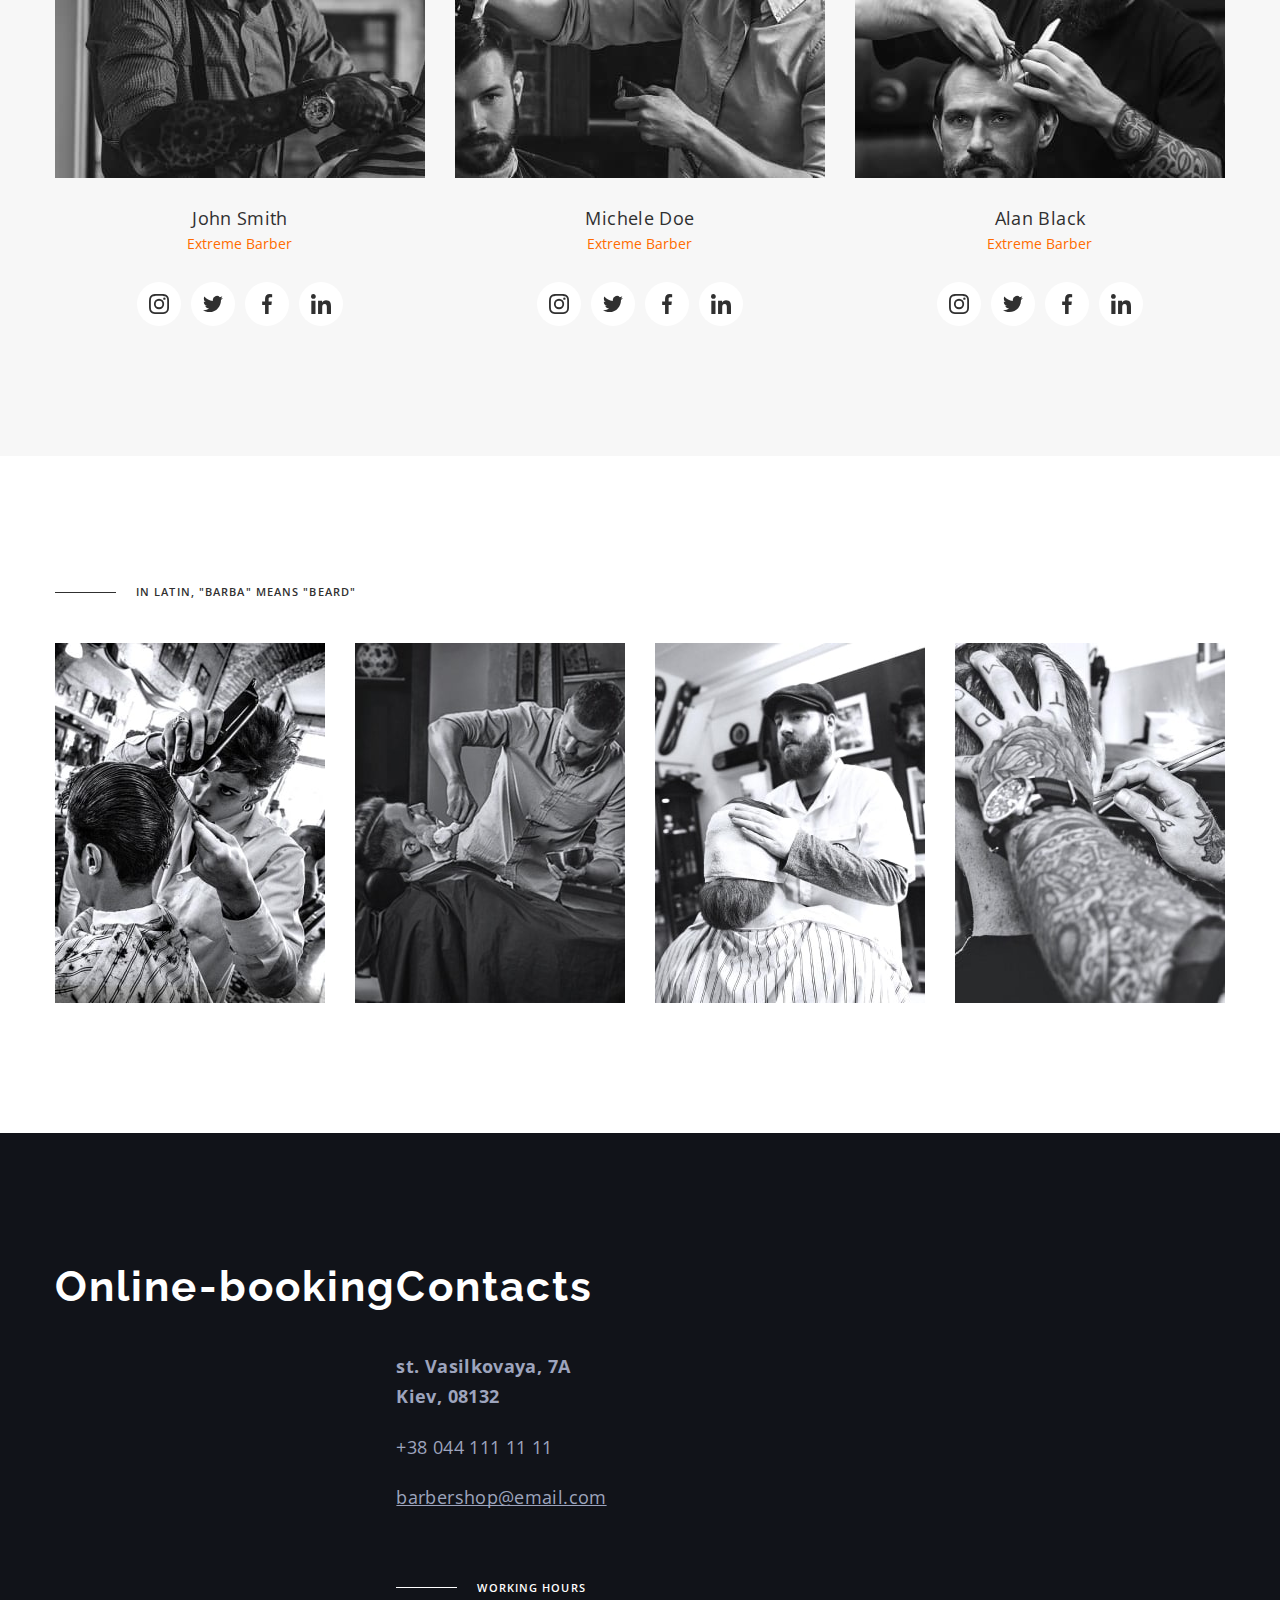
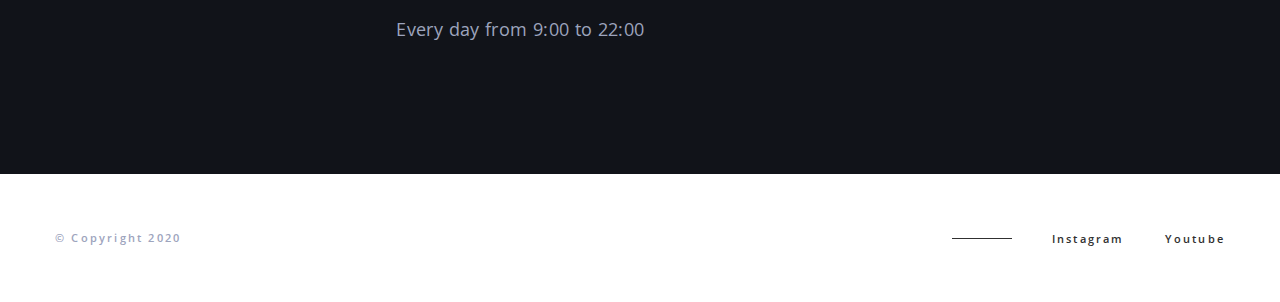
==== commit 9405dcbf: "added images" ====
--- a/index.html
+++ b/index.html
@@ -50,19 +50,19 @@
       <!-- Hero screen -->
       <section class="hero">
         <div class="container hero-container">
-          <ul class="hero-socials">
-            <li class="hero-socials-link">
+          <ul class="hero social-list">
+            <li class="hero social-item">
               <a
-                class="link"
+                class="link social-links"
                 href=""
                 target="_blank"
                 rel="noopener noreferrer nofollow"
                 >Instagram</a
               >
             </li>
-            <li class="hero-socials-link">
+            <li class="hero social-item">
               <a
-                class="link"
+                class="link social-links"
                 href=""
                 target="_blank"
                 rel="noopener noreferrer nofollow"
@@ -212,21 +212,56 @@
               <p class="barber-subtitle">Extreme Barber</p>
               <ul class="barber-socials-list">
                 <li class="barber-socials-item">
-                  <a href="" aria-label="Instagram"
-                    ><svg class="icon-instagram" width="20" height="20">
+                  <a
+                    class="barber-socials-link link"
+                    href=""
+                    aria-label="instagram"
+                    target="_blank"
+                    rel="noopener noreferrer nofollow"
+                    ><svg class="barber-socials-icon">
                       <use
                         href="./images/icon-sprite.svg#icon-instagram"
                       ></use></svg
                   ></a>
                 </li>
                 <li class="barber-socials-item">
-                  <a href="" aria-label="Twitter"></a>
-                </li>
-                <li class="barber-socials-item">
-                  <a href="" aria-label="Facebook"></a>
-                </li>
-                <li class="barber-socials-item">
-                  <a href="" aria-label="LinkedIn"></a>
+                  <a
+                    class="barber-socials-link link"
+                    href=""
+                    aria-label="twitter"
+                    target="_blank"
+                    rel="noopener noreferrer nofollow"
+                    ><svg class="barber-socials-icon">
+                      <use
+                        href="./images/icon-sprite.svg#icon-twitter"
+                      ></use></svg
+                  ></a>
+                </li>
+                <li class="barber-socials-item">
+                  <a
+                    class="barber-socials-link link"
+                    href=""
+                    aria-label="facebook"
+                    target="_blank"
+                    rel="noopener noreferrer nofollow"
+                    ><svg class="barber-socials-icon">
+                      <use
+                        href="./images/icon-sprite.svg#icon-facebook"
+                      ></use></svg
+                  ></a>
+                </li>
+                <li class="barber-socials-item">
+                  <a
+                    class="barber-socials-link link"
+                    href=""
+                    aria-label="linkedin"
+                    target="_blank"
+                    rel="noopener noreferrer nofollow"
+                    ><svg class="barber-socials-icon">
+                      <use
+                        href="./images/icon-sprite.svg#icon-linkedin"
+                      ></use></svg
+                  ></a>
                 </li>
               </ul>
             </li>
@@ -241,16 +276,56 @@
               <p class="barber-subtitle">Extreme Barber</p>
               <ul class="barber-socials-list">
                 <li class="barber-socials-item">
-                  <a href="" aria-label="Instagram"></a>
-                </li>
-                <li class="barber-socials-item">
-                  <a href="" aria-label="Twitter"></a>
-                </li>
-                <li class="barber-socials-item">
-                  <a href="" aria-label="Facebook"></a>
-                </li>
-                <li class="barber-socials-item">
-                  <a href="" aria-label="LinkedIn"></a>
+                  <a
+                    class="barber-socials-link link"
+                    href=""
+                    aria-label="instagram"
+                    target="_blank"
+                    rel="noopener noreferrer nofollow"
+                    ><svg class="barber-socials-icon">
+                      <use
+                        href="./images/icon-sprite.svg#icon-instagram"
+                      ></use></svg
+                  ></a>
+                </li>
+                <li class="barber-socials-item">
+                  <a
+                    class="barber-socials-link link"
+                    href=""
+                    aria-label="twitter"
+                    target="_blank"
+                    rel="noopener noreferrer nofollow"
+                    ><svg class="barber-socials-icon">
+                      <use
+                        href="./images/icon-sprite.svg#icon-twitter"
+                      ></use></svg
+                  ></a>
+                </li>
+                <li class="barber-socials-item">
+                  <a
+                    class="barber-socials-link link"
+                    href=""
+                    aria-label="facebook"
+                    target="_blank"
+                    rel="noopener noreferrer nofollow"
+                    ><svg class="barber-socials-icon">
+                      <use
+                        href="./images/icon-sprite.svg#icon-facebook"
+                      ></use></svg
+                  ></a>
+                </li>
+                <li class="barber-socials-item">
+                  <a
+                    class="barber-socials-link link"
+                    href=""
+                    aria-label="linkedin"
+                    target="_blank"
+                    rel="noopener noreferrer nofollow"
+                    ><svg class="barber-socials-icon">
+                      <use
+                        href="./images/icon-sprite.svg#icon-linkedin"
+                      ></use></svg
+                  ></a>
                 </li>
               </ul>
             </li>
@@ -266,38 +341,54 @@
               <ul class="barber-socials-list">
                 <li class="barber-socials-item">
                   <a
-                    class="barber-socials-link"
-                    href=""
-                    aria-label="Instagram"
-                    target="_blank"
-                    rel="noopener noreferrer nofollow"
-                  ></a>
-                </li>
-                <li class="barber-socials-item">
-                  <a
-                    class="barber-socials-link"
-                    href=""
-                    aria-label="Twitter"
-                    target="_blank"
-                    rel="noopener noreferrer nofollow"
-                  ></a>
-                </li>
-                <li class="barber-socials-item">
-                  <a
-                    class="barber-socials-link"
-                    href=""
-                    aria-label="Facebook"
-                    target="_blank"
-                    rel="noopener noreferrer nofollow"
-                  ></a>
-                </li>
-                <li class="barber-socials-item">
-                  <a
-                    class="barber-socials-link"
-                    href=""
-                    aria-label="LinkedIn"
-                    target="_blank"
-                    rel="noopener noreferrer nofollow"
+                    class="barber-socials-link link"
+                    href=""
+                    aria-label="instagram"
+                    target="_blank"
+                    rel="noopener noreferrer nofollow"
+                    ><svg class="barber-socials-icon">
+                      <use
+                        href="./images/icon-sprite.svg#icon-instagram"
+                      ></use></svg
+                  ></a>
+                </li>
+                <li class="barber-socials-item">
+                  <a
+                    class="barber-socials-link link"
+                    href=""
+                    aria-label="twitter"
+                    target="_blank"
+                    rel="noopener noreferrer nofollow"
+                    ><svg class="barber-socials-icon">
+                      <use
+                        href="./images/icon-sprite.svg#icon-twitter"
+                      ></use></svg
+                  ></a>
+                </li>
+                <li class="barber-socials-item">
+                  <a
+                    class="barber-socials-link link"
+                    href=""
+                    aria-label="facebook"
+                    target="_blank"
+                    rel="noopener noreferrer nofollow"
+                    ><svg class="barber-socials-icon">
+                      <use
+                        href="./images/icon-sprite.svg#icon-facebook"
+                      ></use></svg
+                  ></a>
+                </li>
+                <li class="barber-socials-item">
+                  <a
+                    class="barber-socials-link link"
+                    href=""
+                    aria-label="linkedin"
+                    target="_blank"
+                    rel="noopener noreferrer nofollow"
+                    ><svg class="barber-socials-icon">
+                      <use
+                        href="./images/icon-sprite.svg#icon-linkedin"
+                      ></use></svg
                   ></a>
                 </li>
               </ul>
@@ -390,20 +481,20 @@
 
     <footer>
       <div class="footer container">
-        <p>&#169; Copyright 2020</p>
-        <ul>
-          <li>
+        <p class="copyright">&#169; Copyright 2020</p>
+        <ul class="social-list">
+          <li class="social-item">
             <a
-              class="link"
+              class="link social-links"
               href=""
               target="_blank"
               rel="noopener noreferrer nofollow"
               >Instagram</a
             >
           </li>
-          <li>
+          <li class="social-item">
             <a
-              class="link"
+              class="link social-links"
               href=""
               target="_blank"
               rel="noopener noreferrer nofollow"
--- a/CSS/styles.css
+++ b/CSS/styles.css
@@ -211,15 +211,27 @@
 /* socials */
 /* ???????? как сделать чтобы текст шел снизу вверх, 
 посмотреть у Андрея 5 модуль*/
-.hero-socials {
-  width: 113px;
-  /* display: flex; */
-}
-
-.hero-socials-link {
+
+.hero.social-list {
   padding-top: 20px;
   padding-bottom: 20px;
-
+}
+
+.social-list {
+  display: flex;
+  gap: 40px;
+  align-items: center;
+}
+
+.social-list::before {
+  content: "";
+  display: block;
+  height: 1px;
+  width: 60px;
+  background-color: var(--secondary-font-color);
+}
+
+.social-links {
   font-weight: 600;
   font-size: 11px;
   letter-spacing: 0.2em;
@@ -227,10 +239,11 @@
   /* outline: 1px solid tomato; */
 }
 
-.hero-socials-link:hover,
-.hero-socials-link:focus {
+.social-links:hover,
+.social-links:focus {
   color: var(--accent-color);
 }
+
 /* hero wrap */
 .hero-overlay {
   /* а надо ли создавать отдельный блок вообще? я же могу объединить с hero-content*/
@@ -369,7 +382,7 @@
 }
 
 .prices-item::before {
-  content: '';
+  content: "";
   width: 100px;
   height: 1px;
   flex-grow: 1;
@@ -459,7 +472,7 @@
 }
 
 .features-top-item::after {
-  content: '+';
+  content: "+";
   margin-left: 3px;
   font-weight: 600;
   font-size: 16px;
@@ -519,6 +532,7 @@
   margin-bottom: 8px;
   font-weight: 400;
   font-size: 18px;
+  color: var(--secondary-font-color);
   letter-spacing: 0.02em;
   text-align: center;
 }
@@ -541,21 +555,24 @@
 }
 
 .barber-socials-link {
-  display: block;
+  display: flex;
+  align-items: center;
+  justify-content: center;
   width: 100%;
   height: 100%;
-  background-color: tomato;
+  background-color: var(--main-white-color);
   border-radius: 50%;
 }
 
-.icon-instagram {
+.barber-socials-icon {
   fill: var(--secondary-font-color);
-}
-
-.icon-instagram:hover {
+  width: 20px;
+  height: 20px;
+}
+
+.barber-socials-icon:hover {
   fill: var(--accent-color);
 }
-
 
 /* portfolio */
 .portfolio .subtitle {
@@ -635,8 +652,19 @@
   letter-spacing: 0.02em;
   color: var(--secondary-light-font-color);
 }
-=======
-.footer .container {
-  display: flex;
-}
->>>>>>> Stashed changes
+
+/* footer */
+.footer {
+  padding-top: 56px;
+  padding-bottom: 56px;
+  display: flex;
+  justify-content: space-between;
+  align-items: center;
+}
+
+.copyright {
+  font-weight: 600;
+  font-size: 11px;
+  letter-spacing: 0.2em;
+  color: var(--secondary-light-font-color);
+}
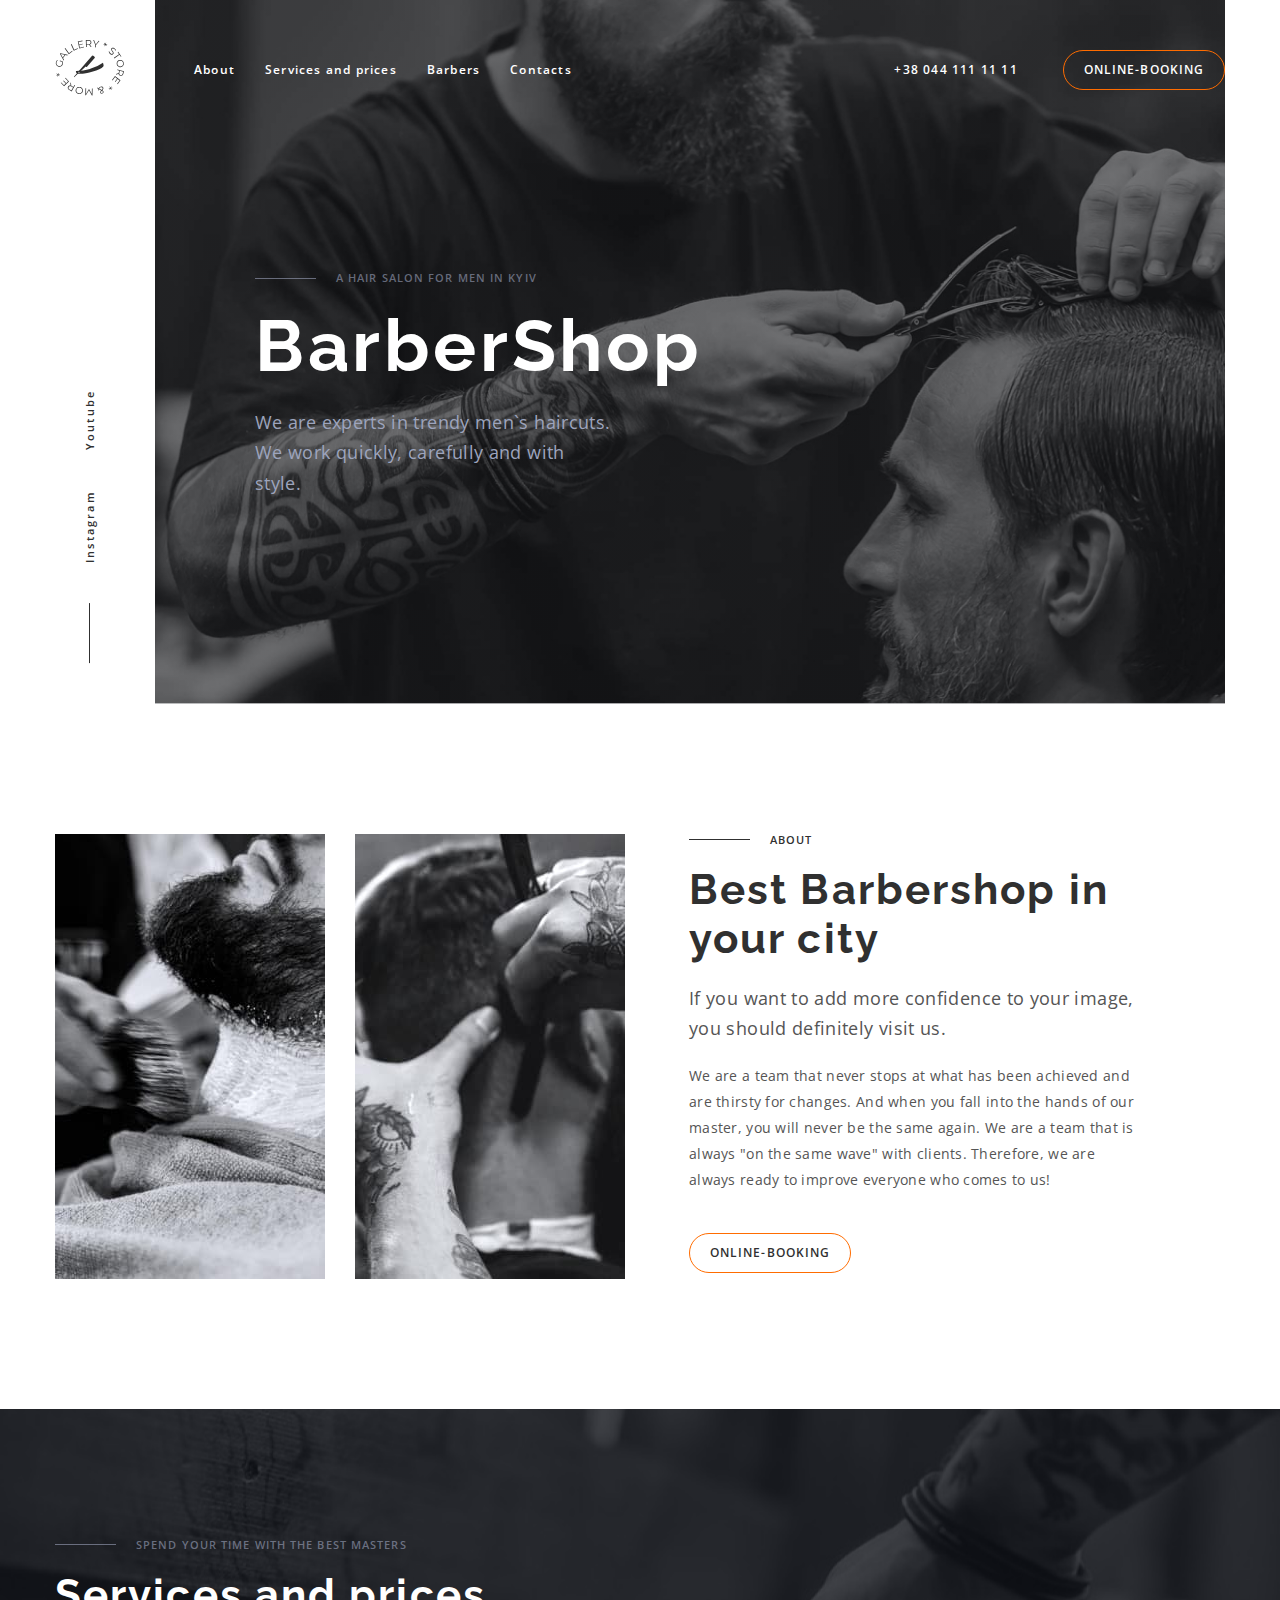
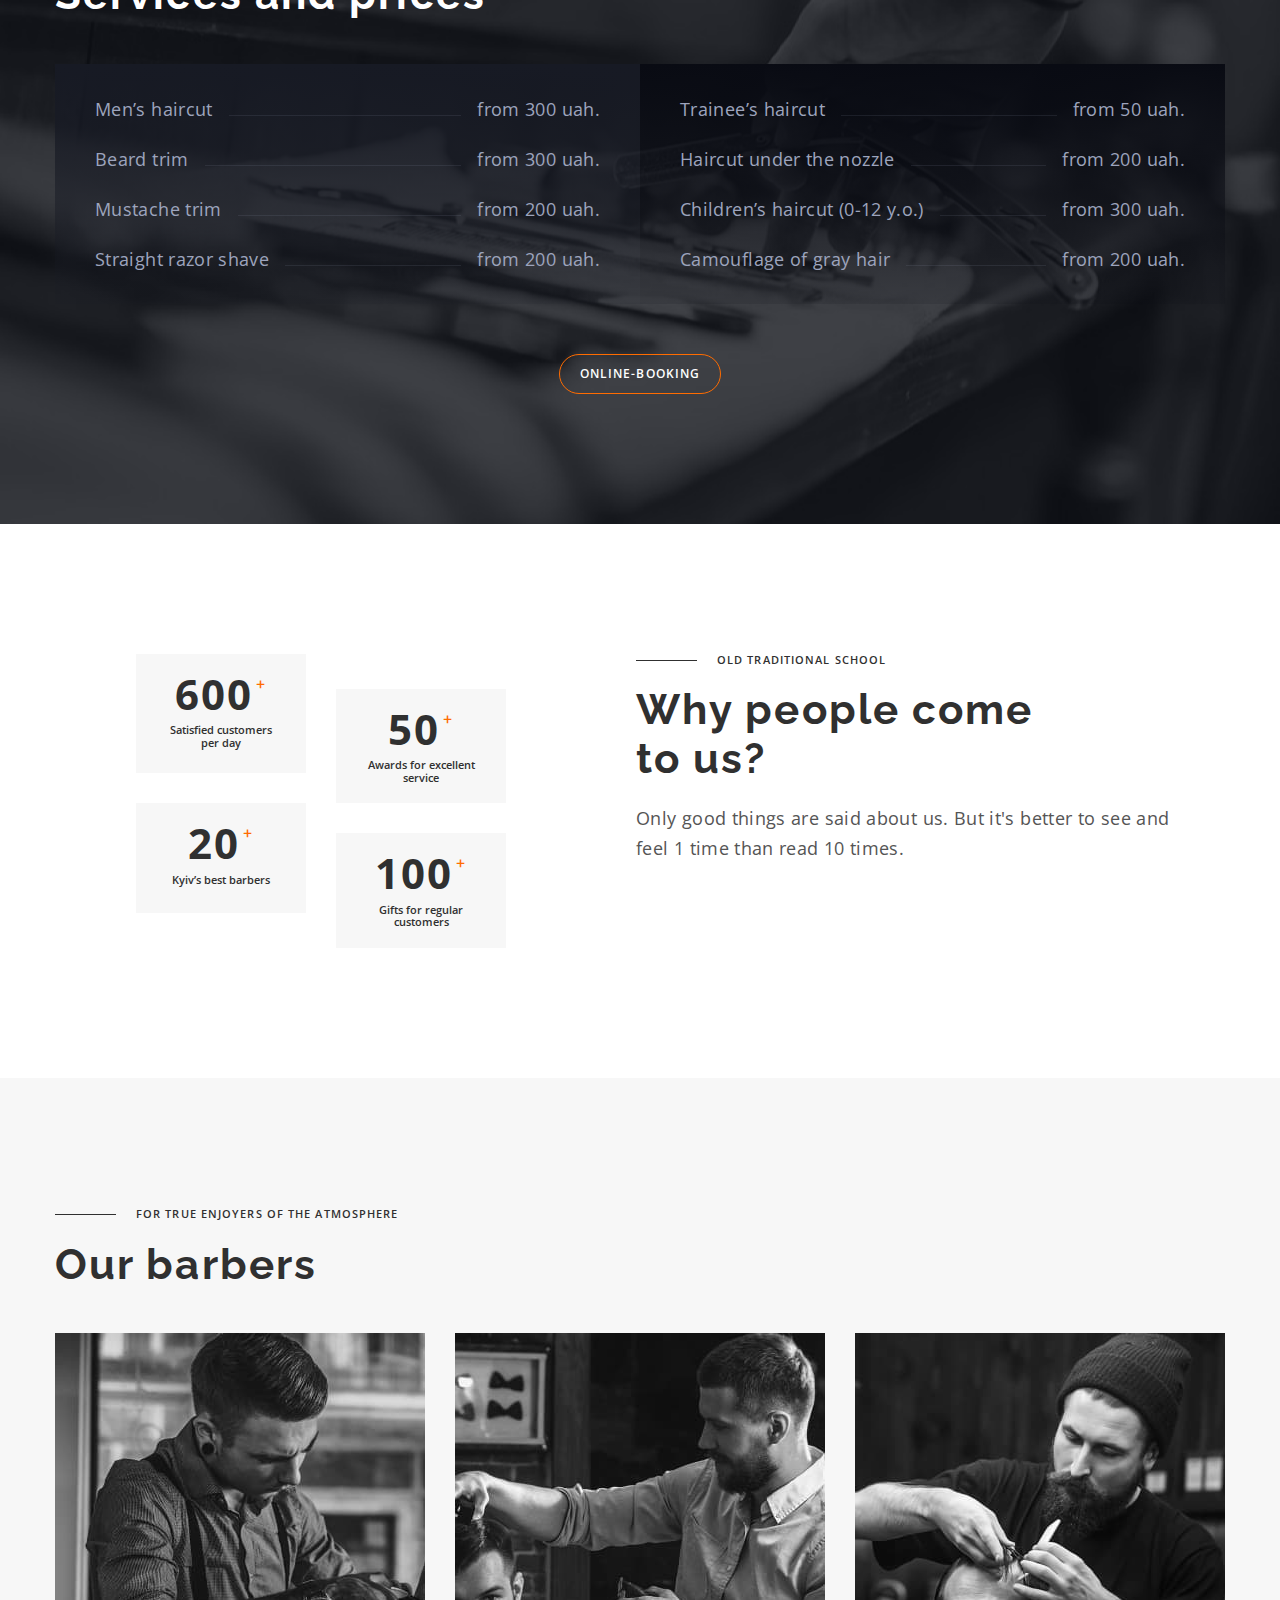
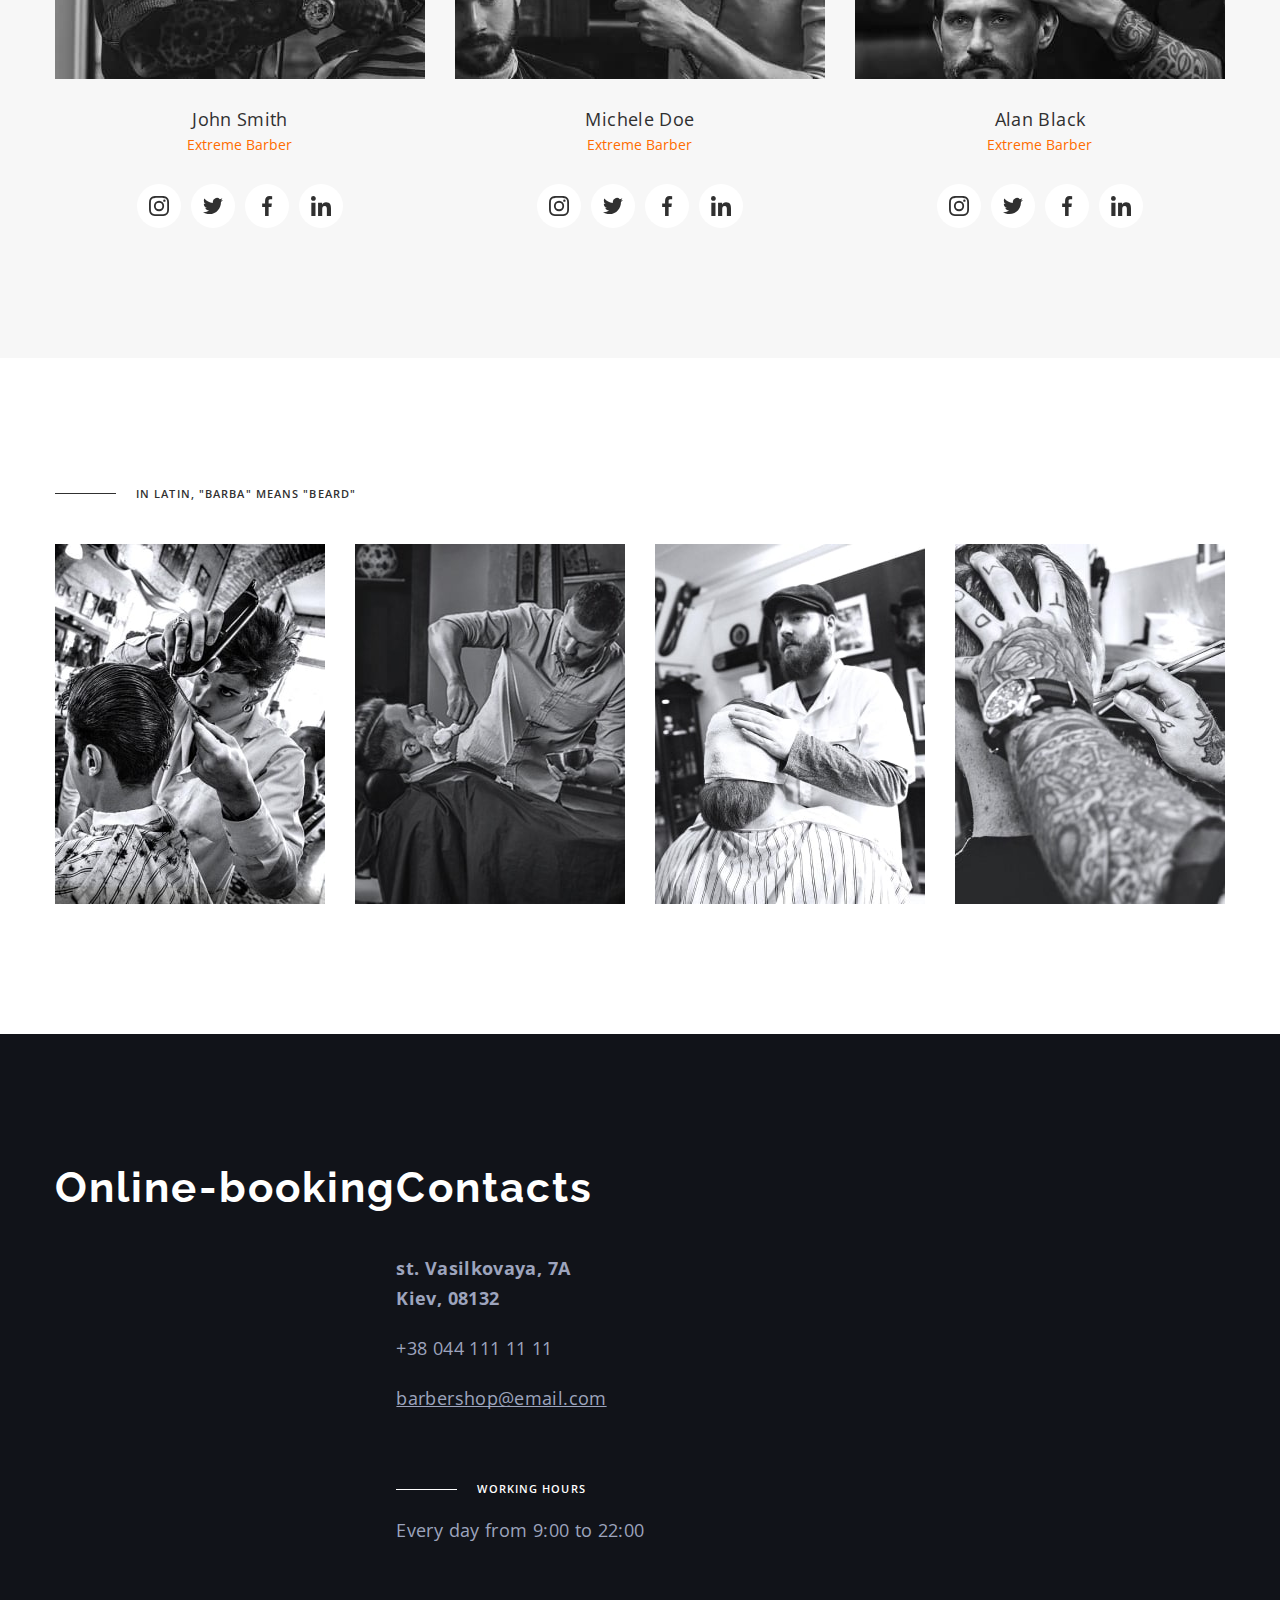
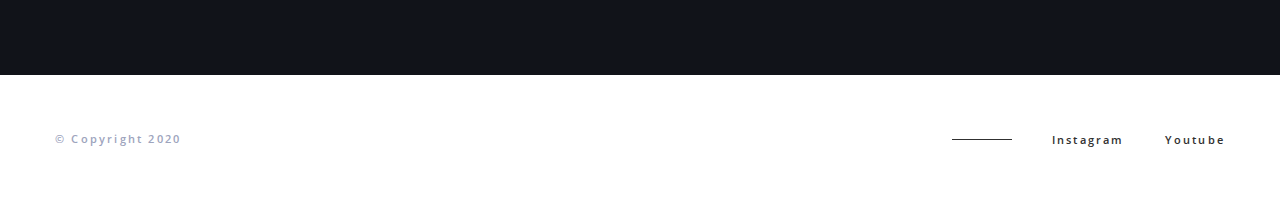
==== commit 366fa0ed: "updating hero screen" ====
--- a/index.html
+++ b/index.html
@@ -50,26 +50,28 @@
       <!-- Hero screen -->
       <section class="hero">
         <div class="container hero-container">
-          <ul class="hero social-list">
-            <li class="hero social-item">
-              <a
-                class="link social-links"
-                href=""
-                target="_blank"
-                rel="noopener noreferrer nofollow"
-                >Instagram</a
-              >
-            </li>
-            <li class="hero social-item">
-              <a
-                class="link social-links"
-                href=""
-                target="_blank"
-                rel="noopener noreferrer nofollow"
-                >Youtube</a
-              >
-            </li>
-          </ul>
+          <div class="social-list-wrap">
+            <ul class="hero social-list">
+              <li class="hero social-item">
+                <a
+                  class="link social-links"
+                  href=""
+                  target="_blank"
+                  rel="noopener noreferrer nofollow"
+                  >Instagram</a
+                >
+              </li>
+              <li class="hero social-item">
+                <a
+                  class="link social-links"
+                  href=""
+                  target="_blank"
+                  rel="noopener noreferrer nofollow"
+                  >Youtube</a
+                >
+              </li>
+            </ul>
+          </div>
           <div class="hero-content hero-overlay">
             <p class="subtitle">A hair salon for men in Kyiv</p>
             <h1>BarberShop</h1>
--- a/CSS/styles.css
+++ b/CSS/styles.css
@@ -110,7 +110,7 @@
 .button {
   padding: 12px 20px;
   min-width: 160px;
-  /* height: 40px; */
+  height: 40px;
 
   font-weight: 600;
   font-size: 12px;
@@ -142,14 +142,17 @@
 /* header */
 
 .header {
+  position: absolute;
+  top: 0;
+  width: 100%;
   padding-top: 40px;
 
-  background-color: var(--primary-bg-color);
+  /* background-color: var(--primary-bg-color); */
 }
 
 .header-logo {
   margin-right: 70px;
-  fill: var(--accent-color);
+  fill: var(--secondary-font-color);
 }
 
 .header-container {
@@ -195,6 +198,7 @@
 
 .header-right-link {
   display: flex;
+  align-items: center;
 }
 
 .header-contact {
@@ -206,15 +210,22 @@
 
 .hero-container {
   display: flex;
+  gap: 30px;
 }
 
 /* socials */
-/* ???????? как сделать чтобы текст шел снизу вверх, 
-посмотреть у Андрея 5 модуль*/
+
+.social-list-wrap {
+  width: 70px;
+  display: flex;
+  align-items: flex-end;
+  padding-bottom: 40px;
+  padding-left: 26px;
+}
 
 .hero.social-list {
-  padding-top: 20px;
-  padding-bottom: 20px;
+  transform: rotate(-90deg) translateY(100%);
+  transform-origin: bottom left;
 }
 
 .social-list {
@@ -246,10 +257,8 @@
 
 /* hero wrap */
 .hero-overlay {
-  /* а надо ли создавать отдельный блок вообще? я же могу объединить с hero-content*/
-  max-width: 1070px;
-  margin-left: auto;
-  margin-right: auto;
+  min-width: 1070px;
+  min-height: 680px;
   background-color: var(--primary-bg-color);
   background-image: linear-gradient(
       rgba(25, 28, 38, 0.2),
@@ -262,9 +271,8 @@
 }
 
 .hero-content {
-  flex-grow: 1;
+  /* flex-grow: 1; */
   padding: 272px 100px 206px;
-  /* width: calc(100% - 113px); */
 }
 
 .hero-content > .top-title {
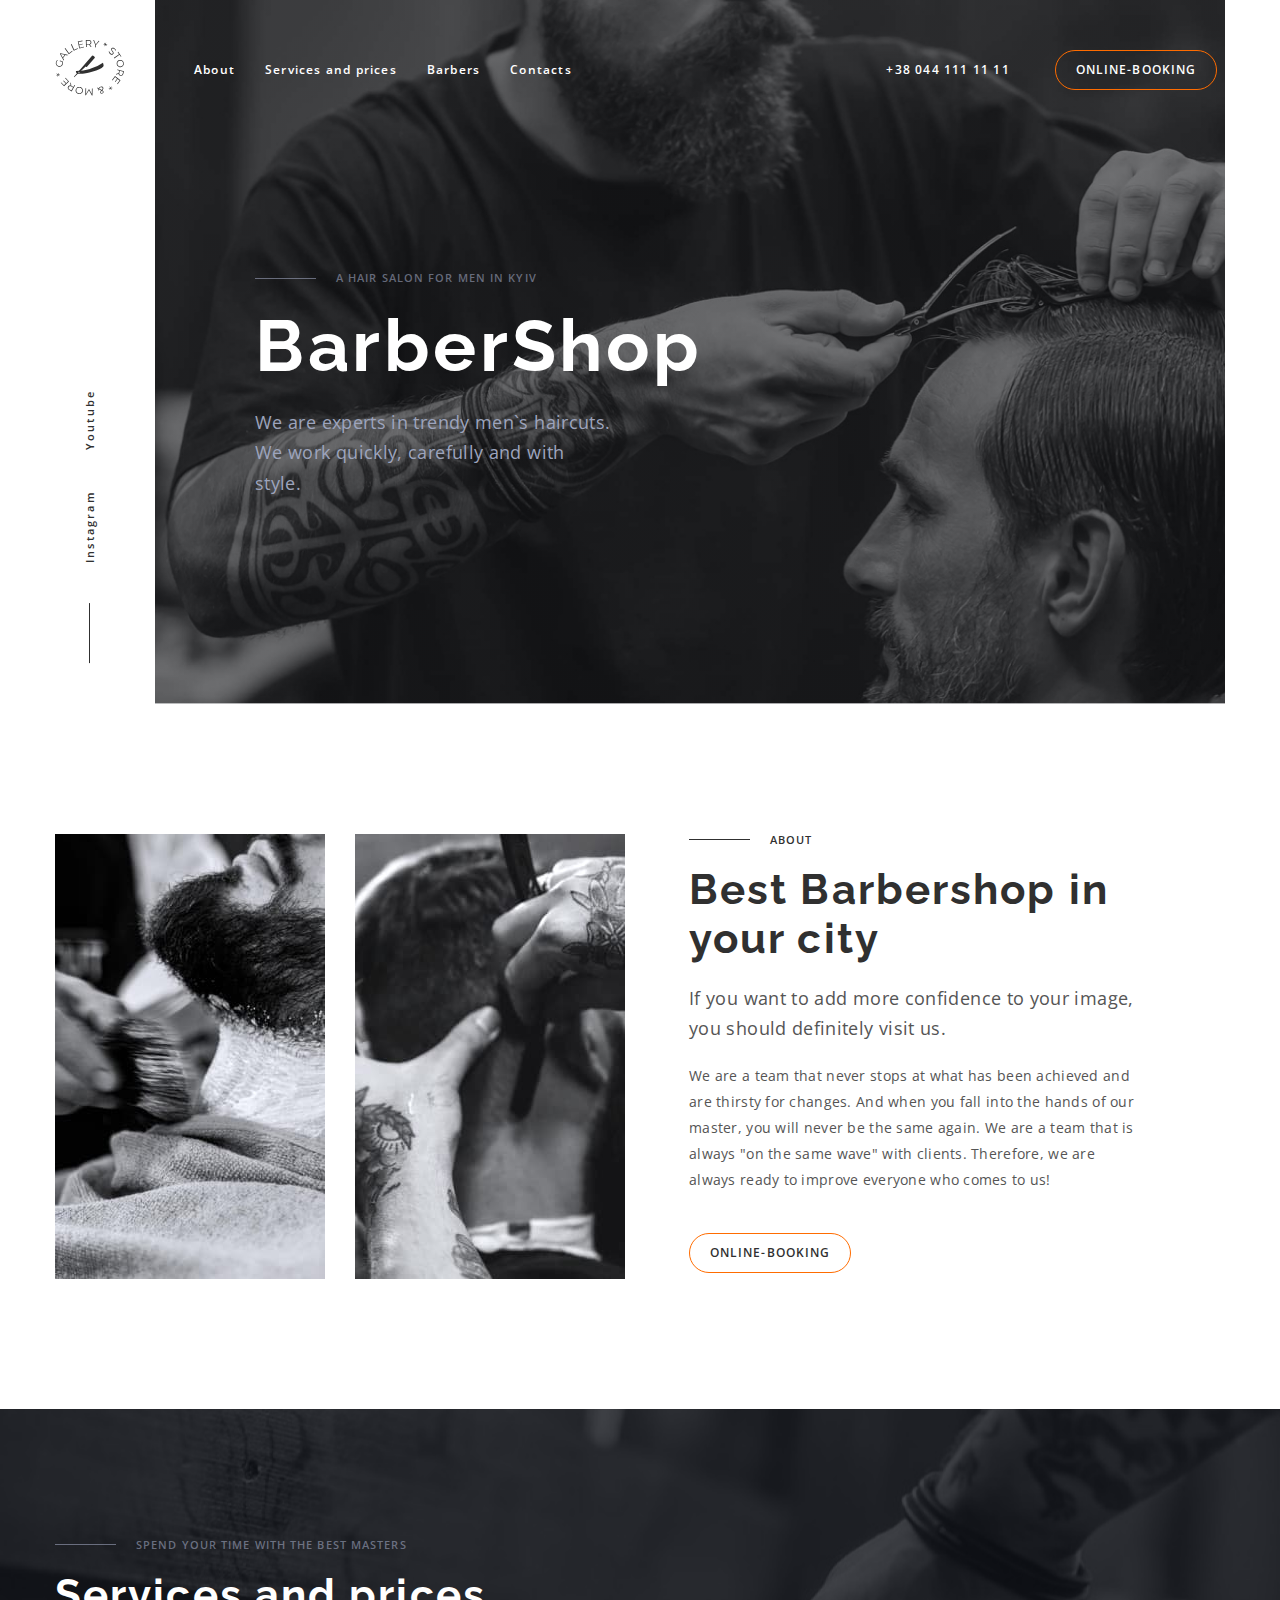
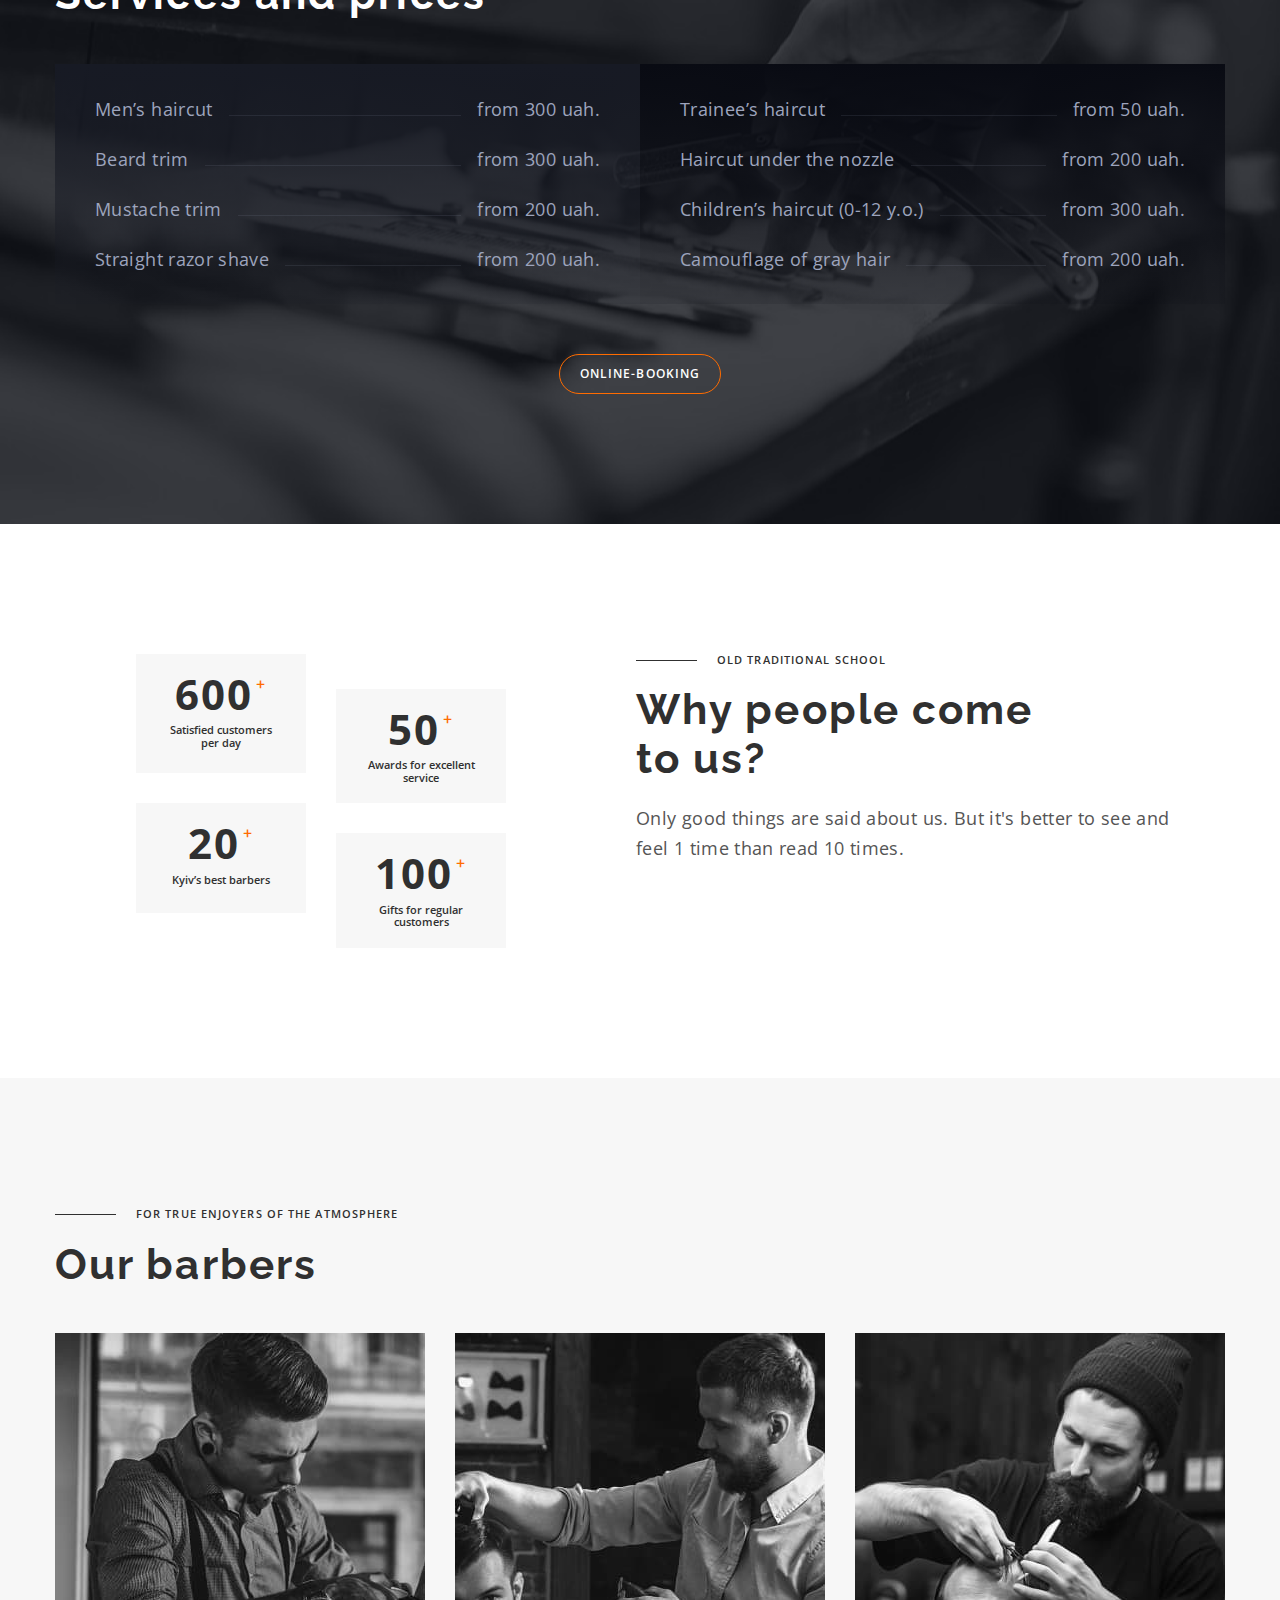
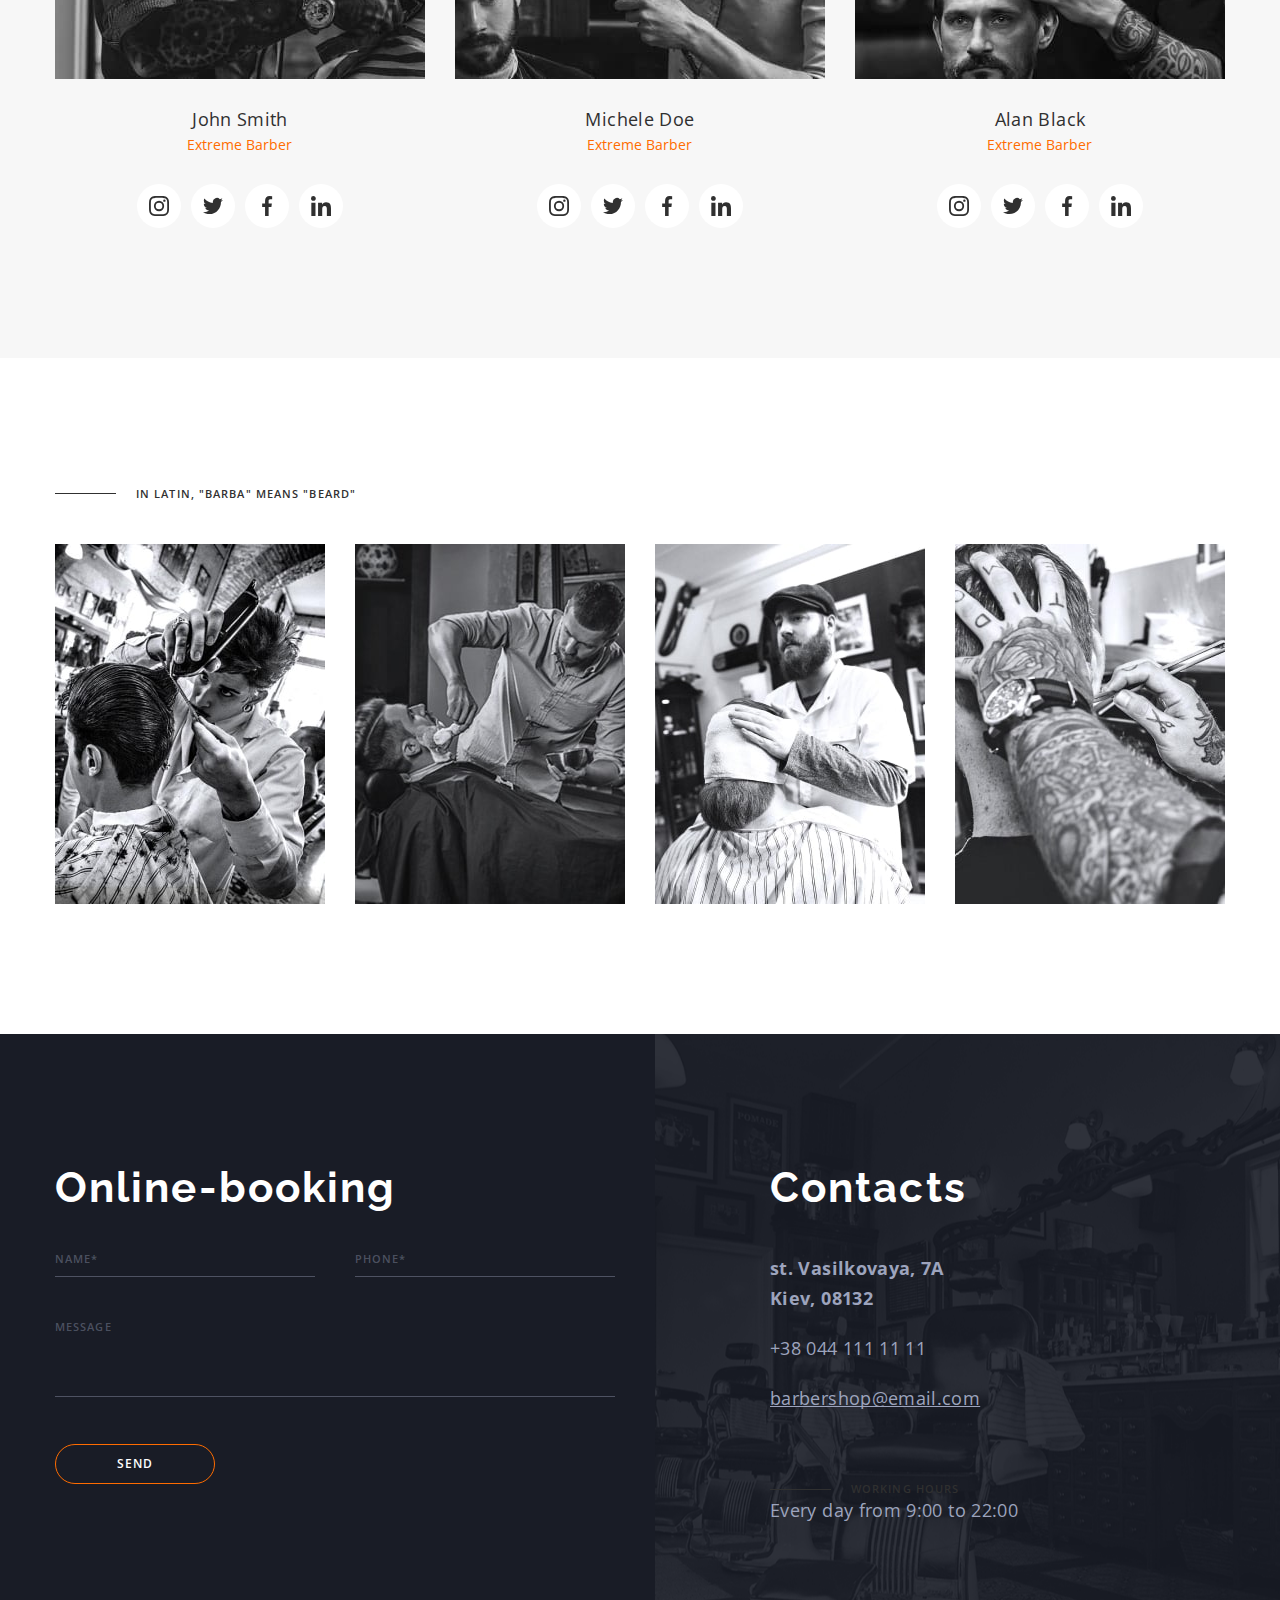
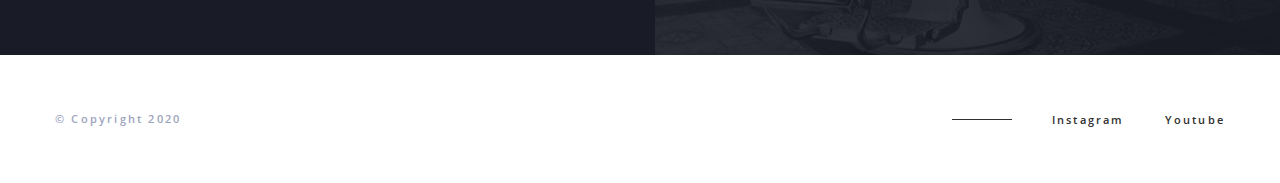
==== commit c1b48593: "updated form section" ====
--- a/index.html
+++ b/index.html
@@ -442,16 +442,51 @@
       </section>
 
       <!-- Form -->
+
       <section class="form-contacts section">
-        <!-- Online booking -->
-        <div class="container">
-          <section class="form">
+        <div class="container form-contacts-wrap">
+          <!-- Online booking -->
+          <div class="form-container">
             <h2 class="section-title">Online-booking</h2>
-          </section>
+            <form class="form">
+              <div class="input-field">
+                <input
+                  type="text"
+                  id="user-name"
+                  name="user-name"
+                  class="form-input form-item"
+                  placeholder=" "
+                  required
+                />
+                <label for="user-name" class="form-label">name*</label>
+              </div>
+              <div class="input-field">
+                <input
+                  type="tel"
+                  id="user-tel"
+                  name="user-tel"
+                  class="form-input form-item"
+                  placeholder=" "
+                  required
+                />
+                <label for="user-tel" class="form-label">phone*</label>
+              </div>
+
+              <div class="text-field form-mess-wrap">
+                <textarea
+                  name="user-message"
+                  id="user-message"
+                  class="form-message form-item"
+                  placeholder=" "
+                ></textarea>
+                <label for="user-message" class="form-label">message</label>
+              </div>
+              <button type="submit" class="button">send</button>
+            </form>
+          </div>
 
           <!-- Contacts -->
-
-          <section class="contacts">
+          <div class="contacts-container">
             <h2 class="section-title">Contacts</h2>
             <address>
               <ul class="contacts-list">
@@ -476,11 +511,11 @@
             </address>
             <h3 class="subtitle">working hours</h3>
             <p class="contacts-schedule">Every day from 9:00 to 22:00</p>
-          </section>
+          </div>
         </div>
       </section>
     </main>
-
+    <!-- footer -->
     <footer>
       <div class="footer container">
         <p class="copyright">&#169; Copyright 2020</p>
--- a/CSS/styles.css
+++ b/CSS/styles.css
@@ -199,6 +199,7 @@
 .header-right-link {
   display: flex;
   align-items: center;
+  margin-right: 8px;
 }
 
 .header-contact {
@@ -603,12 +604,19 @@
 /* form-contacts */
 
 .form-contacts {
-  display: flex;
-  background-color: var(--primary-bg-color);
-}
-
-.form-contacts .container {
-  display: flex;
+  max-width: 1600px;
+  margin-left: auto;
+  margin-right: auto;
+  background-color: #191c26;
+  background-image: url(../images/contacts-bg.png);
+  background-repeat: no-repeat;
+  background-size: calc(50% - 15px);
+  background-position: right;
+}
+
+.form-contacts-wrap {
+  display: flex;
+  /* width: calc(50% + 15px); */
 }
 
 .form-contacts .section-title {
@@ -616,11 +624,86 @@
 }
 
 /* form */
+.form-container {
+  width: calc(50% + 15px);
+  padding-right: 40px;
+}
+
+.form-container .section-title {
+  margin-bottom: 40px;
+}
+
 .form {
+  display: flex;
+  flex-wrap: wrap;
+  justify-content: space-between;
+}
+
+.input-field {
+  position: relative;
+  margin-bottom: 44px;
+}
+
+.form-item {
+  font-size: 16px;
+  border: none;
+  background-color: transparent;
+  border-bottom: 1px solid rgba(157, 164, 189, 0.4);
+  color: var(--main-white-color);
+  outline: transparent;
+
+  transition: border-color 300ms linear;
+}
+
+.form-item:focus + .form-label,
+.form-item:not(:placeholder-shown) + .form-label {
+  transform: translateY(-150%);
+  color: var(--main-white-color);
+}
+
+.form-item:focus,
+.form-item:not(:placeholder-shown) {
+  border-color: var(--main-white-color);
+}
+
+.form-input {
+  width: 260px;
+  height: 24px;
+}
+
+.form-message {
+  width: 100%;
+  height: 76px;
+  resize: none;
+}
+
+.form-label {
+  position: absolute;
+  top: 0;
+  left: 0;
+
+  font-weight: 600;
+  font-size: 11px;
+  letter-spacing: 0.1em;
+  text-transform: uppercase;
+  color: rgba(157, 164, 189, 0.4);
+
+  transition: transform 300ms linear, color 300ms linear;
+}
+
+.text-field {
+  width: 100%;
+  position: relative;
+  margin-bottom: 44px;
 }
 
 /* contacts */
-.contacts .section-title {
+.contacts-container {
+  width: calc(50% - 15px);
+  padding-left: 115px;
+}
+
+.contacts-container .section-title {
   margin-bottom: 40px;
 }
 
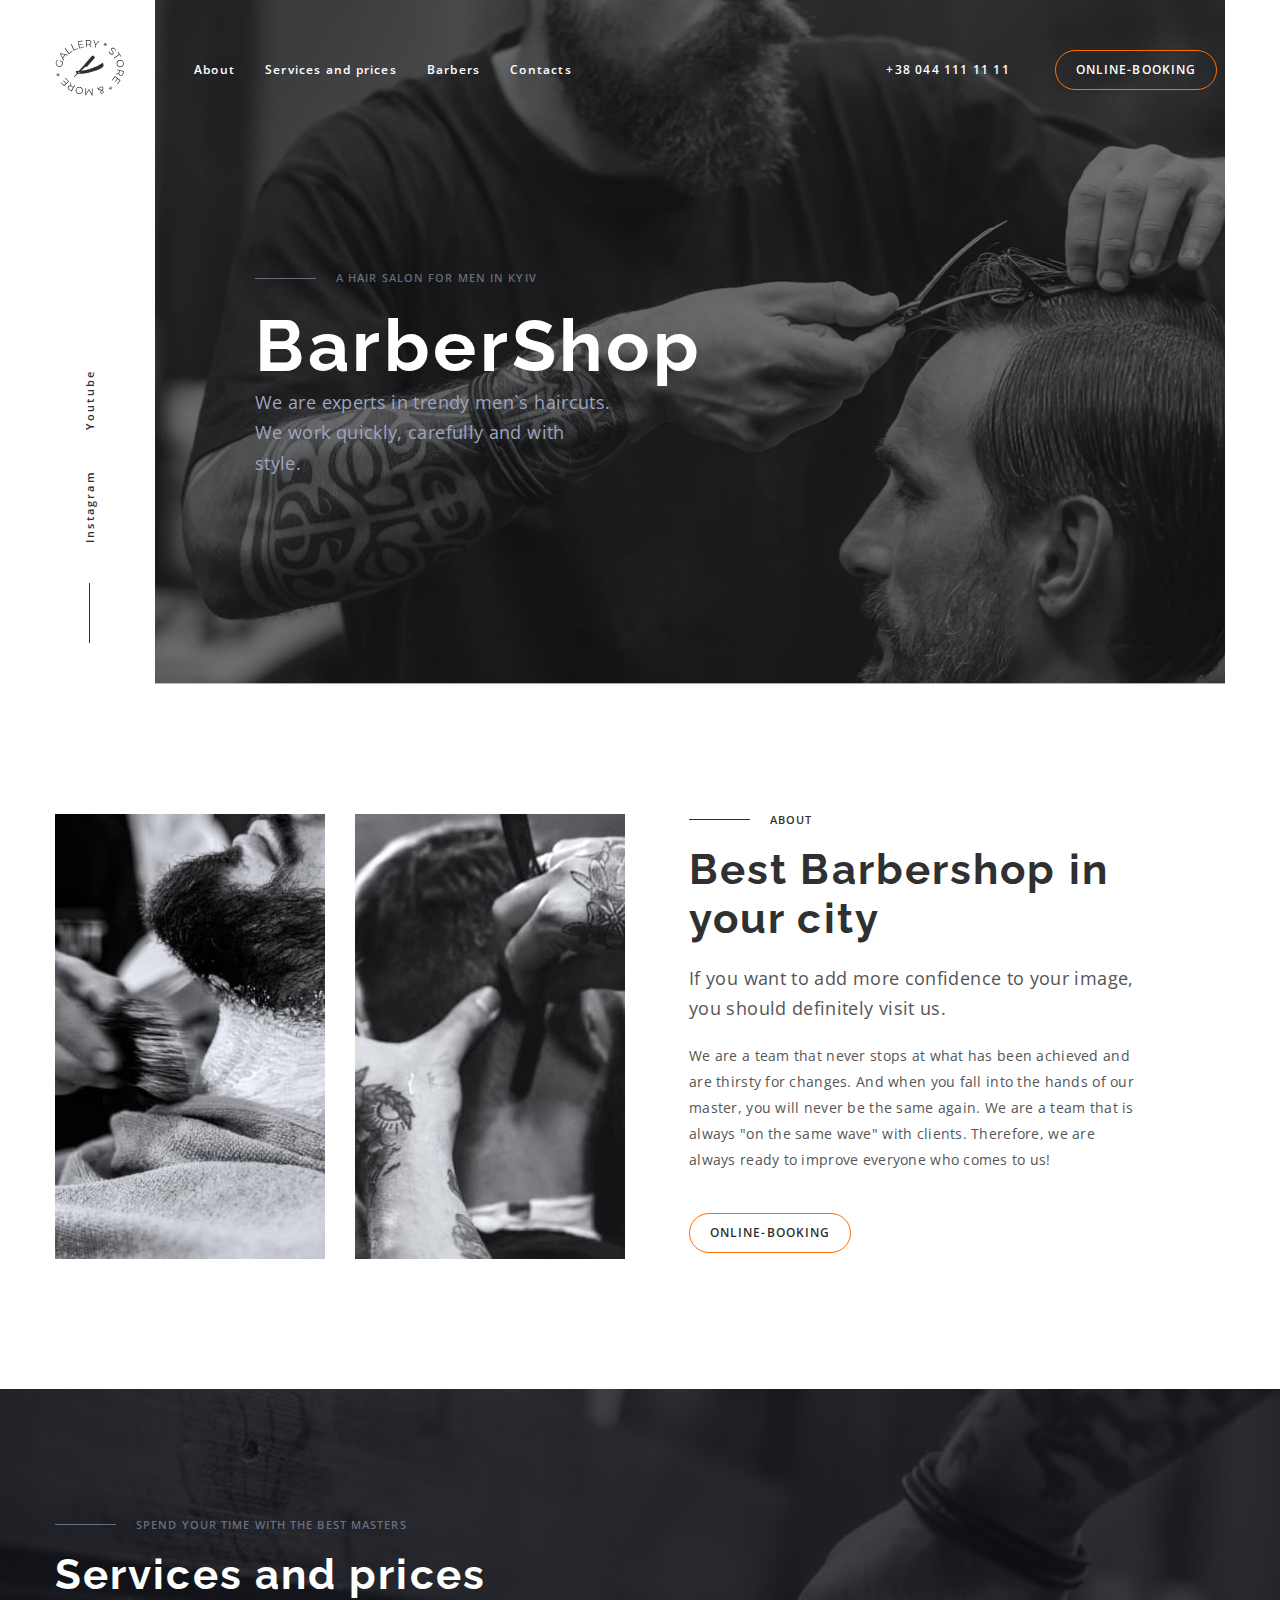
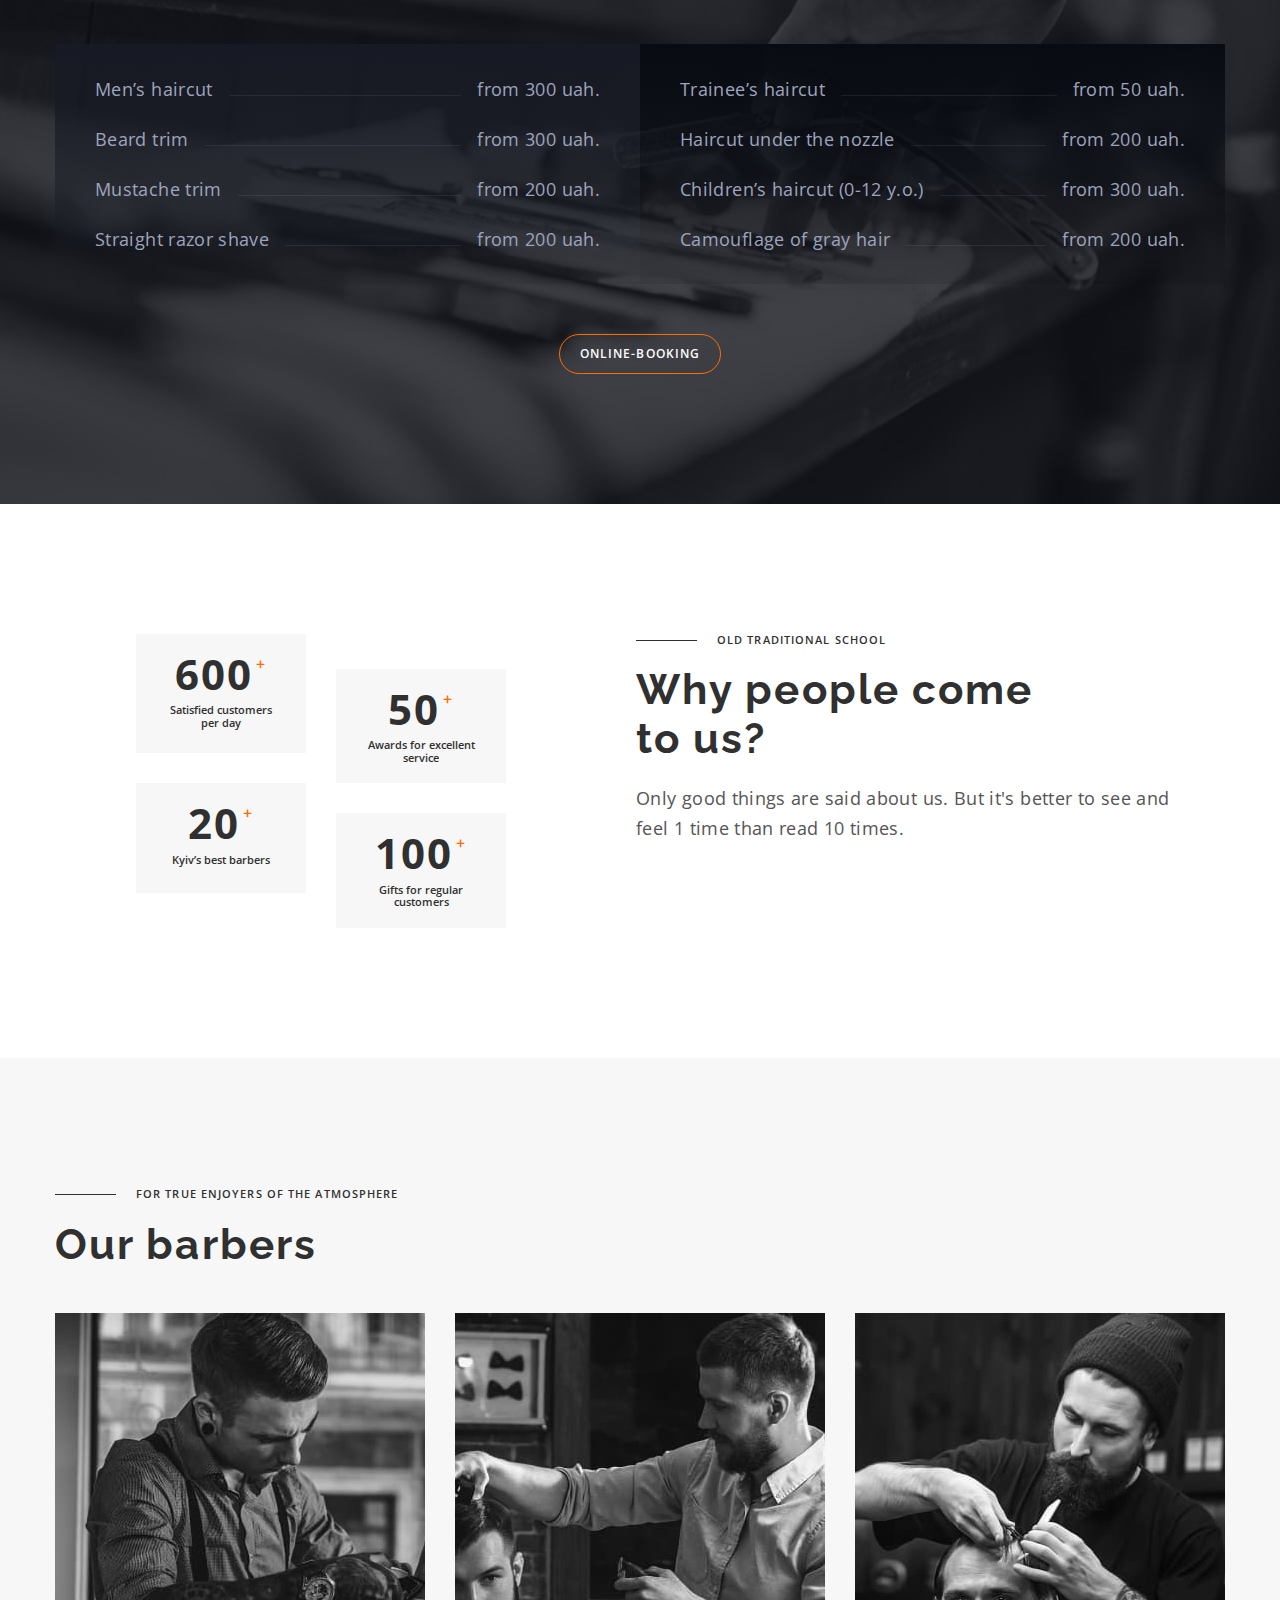
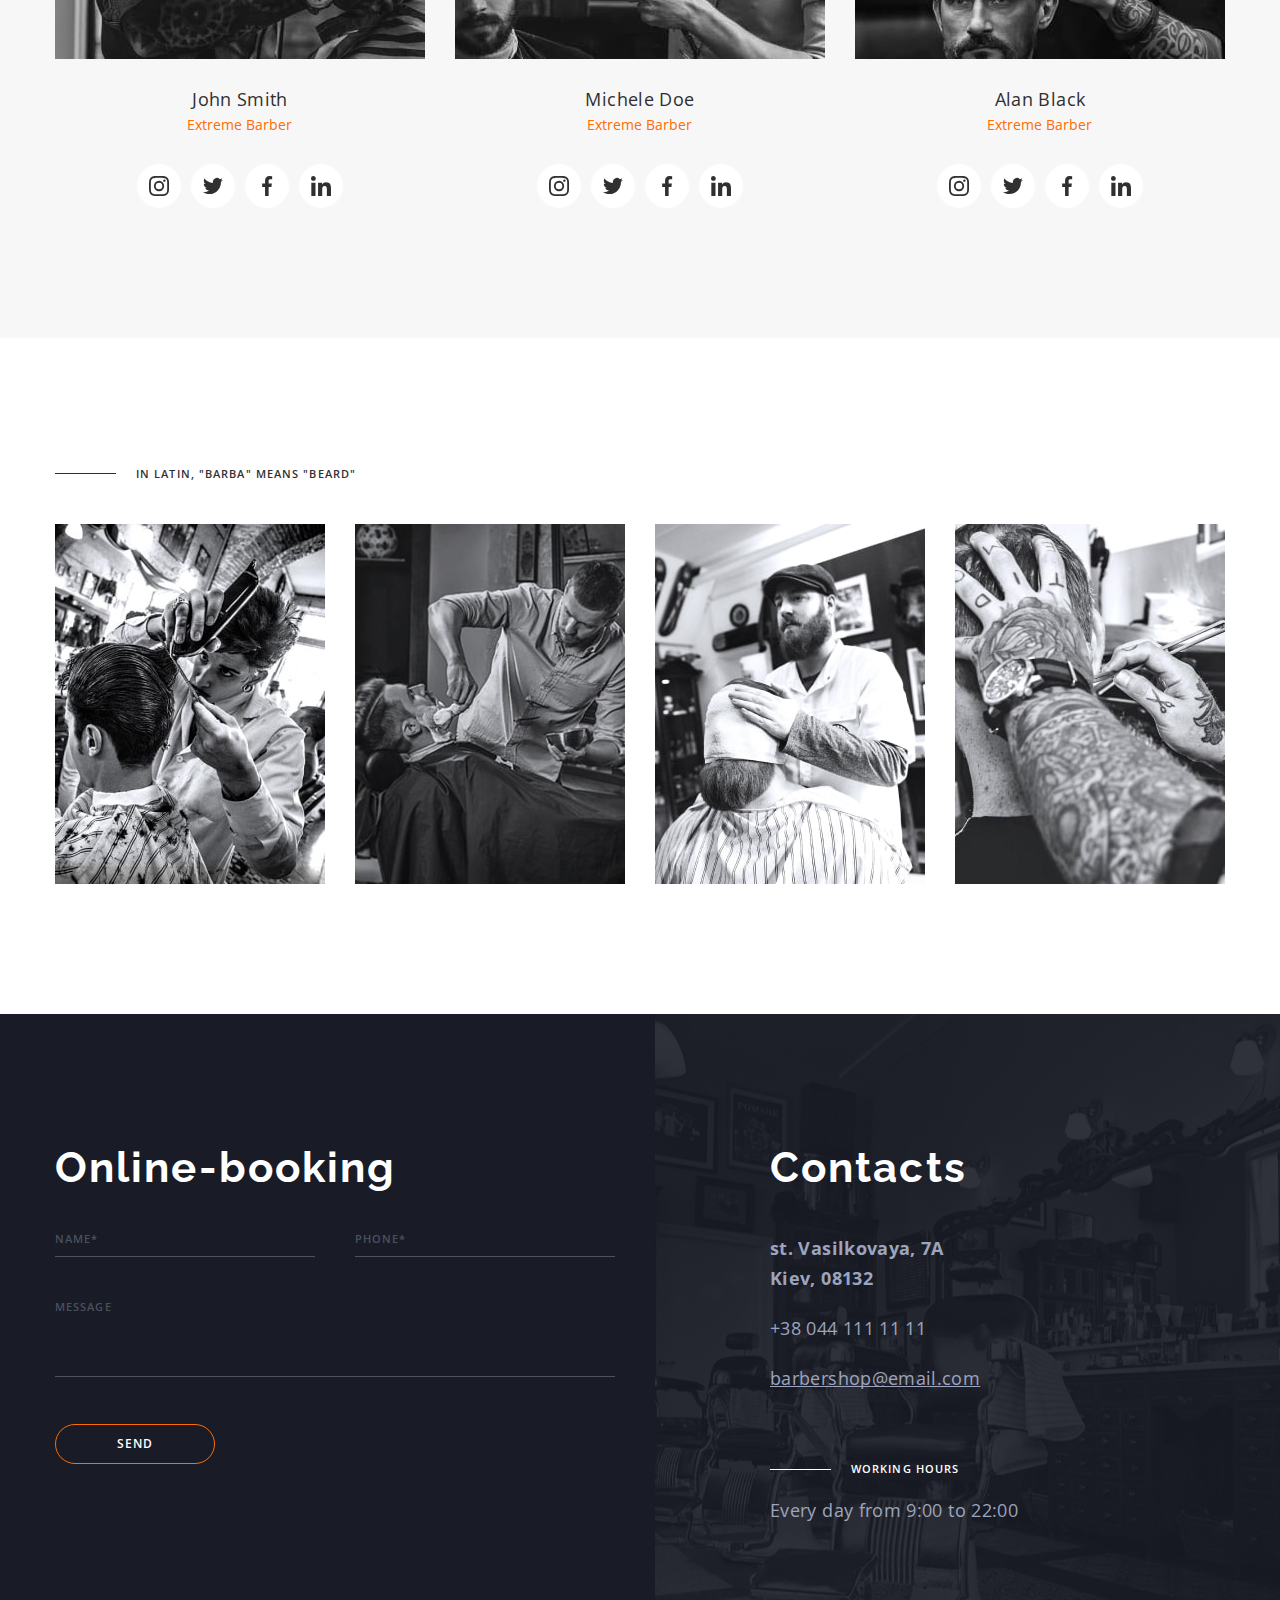
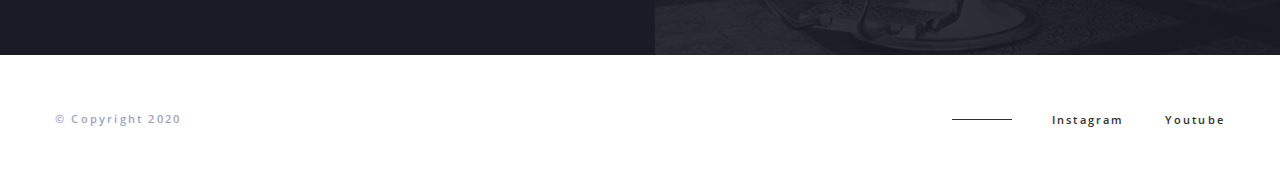
==== commit cefcc28f: "refactoring" ====
--- a/index.html
+++ b/index.html
@@ -14,30 +14,37 @@
       rel="stylesheet"
       href="https://cdnjs.cloudflare.com/ajax/libs/modern-normalize/2.0.0/modern-normalize.min.css"
     />
+    <link rel="stylesheet" href="./CSS/main.min.css" />
     <link rel="stylesheet" href="./CSS/styles.css" />
   </head>
   <body>
     <!-- Header -->
     <header class="header">
-      <div class="container header-container">
-        <a class="header-logo" href="./index.html">
+      <div class="container header__container">
+        <a class="logo" href="./index.html">
           <!-- <img src="./images/Logo.svg" alt="Logo" /> -->
           <svg width="69" height="56">
             <use href="./images/icon-sprite.svg#icon-logo"></use>
           </svg>
         </a>
-        <nav class="main-nav">
-          <ul class="header-menu">
-            <li class="header-item"><a class="link" href="">About</a></li>
-            <li class="header-item">
-              <a class="link" href="">Services and prices</a>
-            </li>
-            <li class="header-item"><a class="link" href="">Barbers</a></li>
-            <li class="header-item"><a class="link" href="">Contacts</a></li>
+        <nav class="navigation">
+          <ul class="header__menu">
+            <li class="header__item">
+              <a class="header__link link" href="">About</a>
+            </li>
+            <li class="header__item">
+              <a class="header__link link" href="">Services and prices</a>
+            </li>
+            <li class="header__item">
+              <a class="header__link link" href="">Barbers</a>
+            </li>
+            <li class="header__item">
+              <a class="header__link link" href="">Contacts</a>
+            </li>
           </ul>
         </nav>
-        <div class="header-right-link">
-          <a class="link header-contact" href="tel:+380441111111"
+        <div class="header__contact">
+          <a class="contact__link header__link link" href="tel:+380441111111"
             >+38 044 111 11 11</a
           >
           <button class="button" type="button">Online-booking</button>
--- a/CSS/main.min.css
+++ b/CSS/main.min.css
@@ -0,0 +1 @@
+:root{--main-white-color: #ffffff;--accent-color: #ff6c00;--main-font-color: #555555;--secondary-font-color: #303030;--secondary-light-font-color: #9da4bd;--secondary-transparent-font-color: rgba(157, 164, 189, 0.6);--secondary-bg-color: #f7f7f7;--primary-bg-color: #111319}.visually-hidden{position:absolute;width:1px;height:1px;margin:-1px;border:0;padding:0;white-space:nowrap;-webkit-clip-path:inset(100%);clip-path:inset(100%);clip:rect(0 0 0 0);overflow:hidden}body{font-family:"Open Sans",sans-serif;background-color:var(--main-white-color);font-size:14px;font-weight:400;color:var(--main-font-color)}h1{margin:0 0 20px;font-family:"Raleway",sans-serif;font-weight:700;font-size:72px;letter-spacing:.05em;color:var(--main-white-color)}.container{width:1200px;margin:0 auto;padding-left:15px;padding-right:15px}p,h1,h2,h3,h4,h5,h6{margin:0}ul,ol{margin:0;padding:0;list-style:none}img{display:block}.link{text-decoration:none;color:inherit}.button{padding:12px 20px;min-width:160px;height:40px;font-weight:600;font-size:12px;letter-spacing:.09em;text-transform:uppercase;text-align:center;color:var(--main-white-color);border:1px solid var(--accent-color);border-radius:25px;background-color:rgba(0,0,0,0);cursor:pointer}.button.secondary{color:var(--secondary-font-color)}.button:hover,.button:focus{background-color:var(--accent-color)}.button.secondary:hover,.button.secondary:focus{color:var(--main-white-color)}.header{position:absolute;top:0;width:100%;padding-top:40px}.logo{margin-right:70px;fill:var(--secondary-font-color)}.header__container{display:-webkit-box;display:-ms-flexbox;display:flex;-webkit-box-align:center;-ms-flex-align:center;align-items:center}.navigation{margin-right:auto}.header__menu{display:-webkit-box;display:-ms-flexbox;display:flex;-webkit-box-align:center;-ms-flex-align:center;align-items:center;gap:30px}.header__link{padding-top:20px;padding-bottom:20px;display:block;font-weight:600;font-size:12px;letter-spacing:.1em;color:var(--main-white-color)}.header__link:hover,.header__link:focus{color:var(--accent-color)}.header__contact{display:-webkit-box;display:-ms-flexbox;display:flex;-webkit-box-align:center;-ms-flex-align:center;align-items:center;margin-right:8px}.contact__link{margin-right:45px;text-transform:uppercase}/*# sourceMappingURL=main.min.css.map */--- a/CSS/styles.css
+++ b/CSS/styles.css
@@ -1,85 +1,3 @@
-:root {
-  --main-white-color: #ffffff;
-  --accent-color: #ff6c00;
-  --main-font-color: #555555;
-  --secondary-font-color: #303030;
-  --secondary-light-font-color: #9da4bd;
-  --secondary-transparent-font-color: rgba(157, 164, 189, 0.6);
-  --secondary-bg-color: #f7f7f7;
-  --primary-bg-color: #111319;
-}
-
-/* main styles */
-
-body {
-  font-family: "Open Sans", sans-serif;
-  background-color: var(--main-white-color);
-  font-size: 14px;
-  font-weight: 400;
-  color: var(--main-font-color);
-}
-
-p,
-h1,
-h2,
-h3,
-h4,
-h5,
-h6 {
-  margin: 0;
-}
-
-ul,
-ol {
-  margin: 0;
-  padding: 0;
-  list-style: none;
-}
-
-img {
-  display: block;
-}
-
-.visually-hidden {
-  position: absolute;
-  width: 1px;
-  height: 1px;
-  margin: -1px;
-  border: 0;
-  padding: 0;
-
-  white-space: nowrap;
-  clip-path: inset(100%);
-  clip: rect(0 0 0 0);
-  overflow: hidden;
-}
-
-.link {
-  text-decoration: none;
-  color: inherit;
-}
-
-.container {
-  width: 1200px;
-  margin: 0 auto;
-  padding-left: 15px;
-  padding-right: 15px;
-  /* outline: 2px solid tomato; */
-}
-
-/* main font styles */
-
-h1 {
-  margin: 0 0 20px;
-
-  font-family: "Raleway", sans-serif;
-  font-weight: 700;
-  font-size: 72px;
-  letter-spacing: 0.05em;
-
-  color: var(--main-white-color);
-}
-
 .subtitle {
   display: flex;
   align-items: center;
@@ -103,108 +21,6 @@
   font-size: 42px;
   letter-spacing: 0.05em;
   color: var(--secondary-font-color);
-}
-
-/* buttons */
-
-.button {
-  padding: 12px 20px;
-  min-width: 160px;
-  height: 40px;
-
-  font-weight: 600;
-  font-size: 12px;
-  letter-spacing: 0.09em;
-  text-transform: uppercase;
-  text-align: center;
-
-  color: var(--main-white-color);
-  border: 1px solid var(--accent-color);
-  border-radius: 25px;
-  background-color: transparent;
-  cursor: pointer;
-}
-
-.button.secondary {
-  color: var(--secondary-font-color);
-}
-
-.button:hover,
-.button:focus {
-  background-color: var(--accent-color);
-}
-
-.button.secondary:hover,
-.button.secondary:focus {
-  color: var(--main-white-color);
-}
-
-/* header */
-
-.header {
-  position: absolute;
-  top: 0;
-  width: 100%;
-  padding-top: 40px;
-
-  /* background-color: var(--primary-bg-color); */
-}
-
-.header-logo {
-  margin-right: 70px;
-  fill: var(--secondary-font-color);
-}
-
-.header-container {
-  display: flex;
-  align-items: center;
-}
-
-.main-nav {
-  margin-right: auto;
-  /* flex-grow: 2; */
-}
-
-.header-menu {
-  display: flex;
-  align-items: center;
-  gap: 30px;
-}
-
-/* .header-item:not(:last-child) {
-  margin-right: 30px;
-} */
-
-.header-item,
-.header-contact {
-  display: block;
-  padding-top: 20px;
-  padding-bottom: 20px;
-
-  font-weight: 600;
-  font-size: 12px;
-  letter-spacing: 0.1em;
-
-  color: var(--main-white-color);
-  /* outline: 1px solid tomato; */
-}
-
-.header-item:hover,
-.header-item:focus,
-.header-contact:hover,
-.header-contact:focus {
-  color: var(--accent-color);
-}
-
-.header-right-link {
-  display: flex;
-  align-items: center;
-  margin-right: 8px;
-}
-
-.header-contact {
-  margin-right: 45px;
-  text-transform: uppercase;
 }
 
 /* hero */
@@ -732,7 +548,7 @@
   text-decoration-skip-ink: none;
 }
 
-.contacts .subtitle {
+.form-contacts .subtitle {
   margin-bottom: 20px;
   color: var(--main-white-color);
 }
